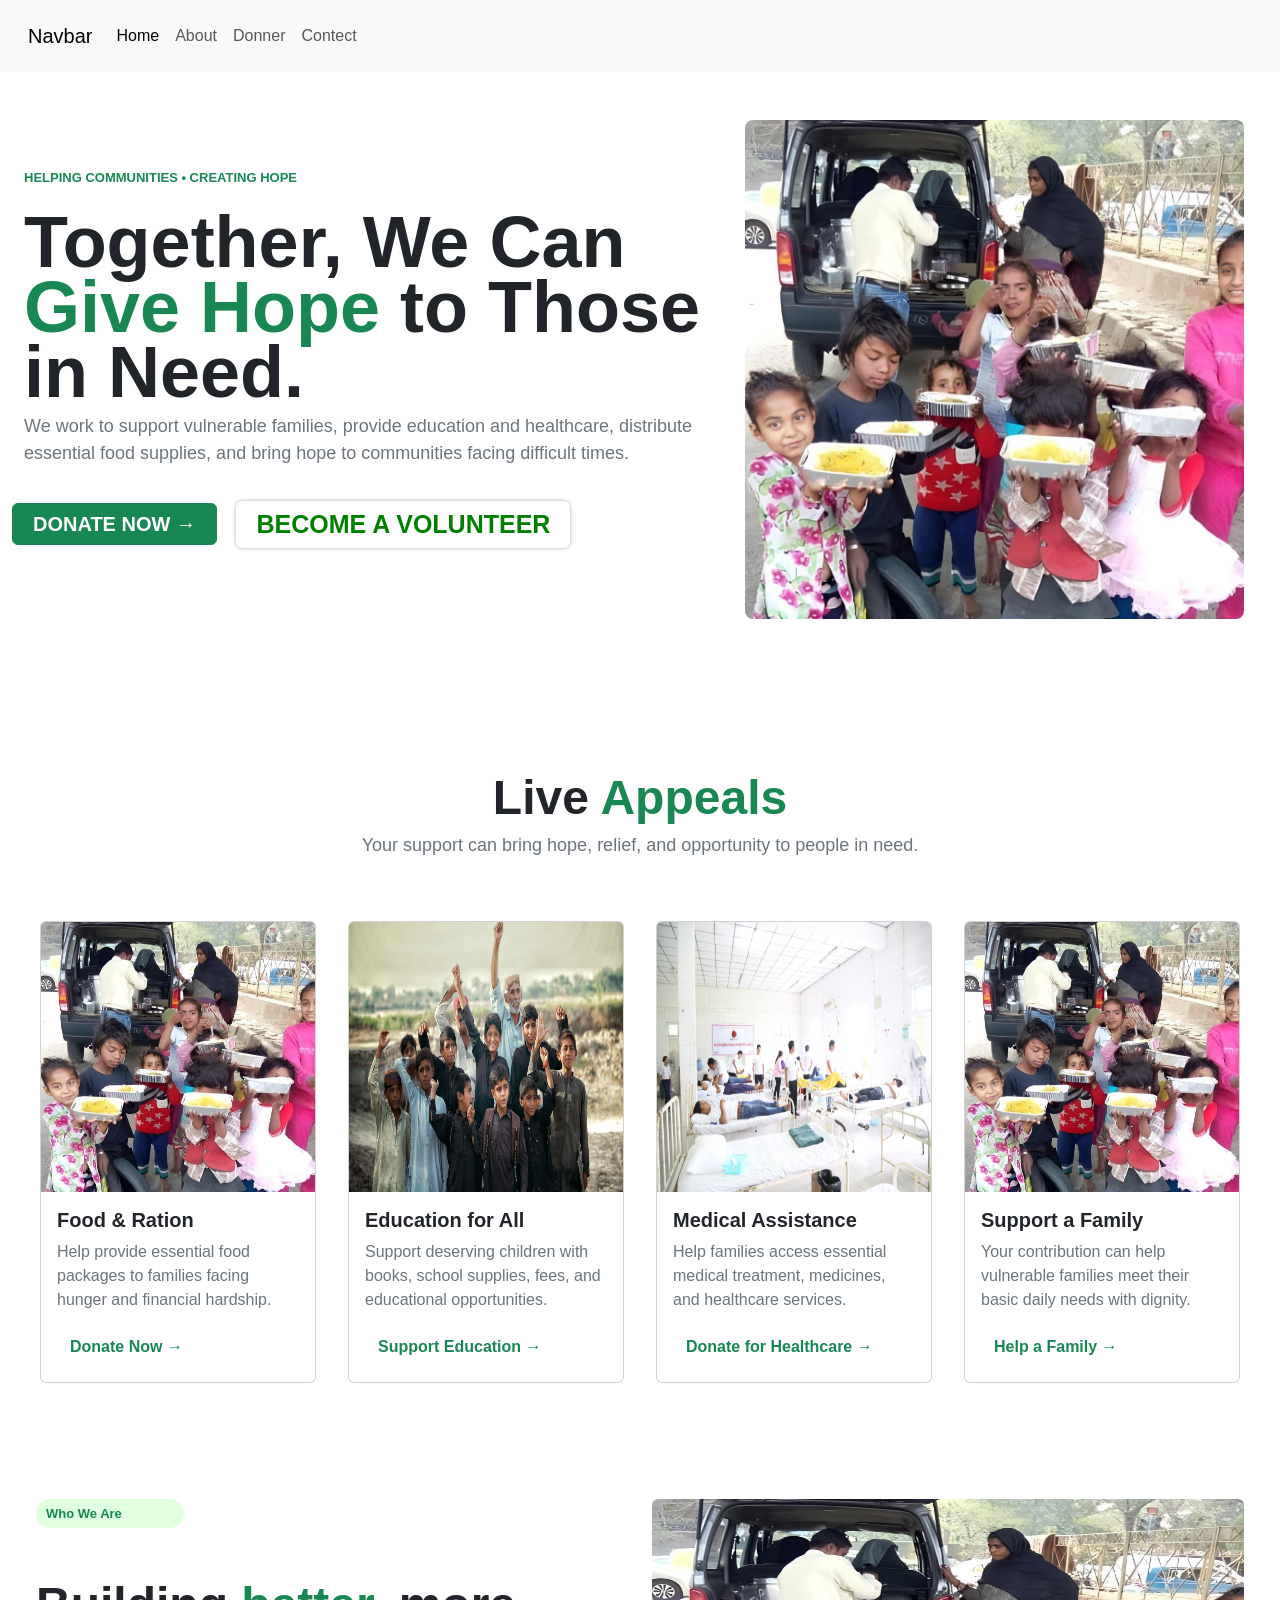
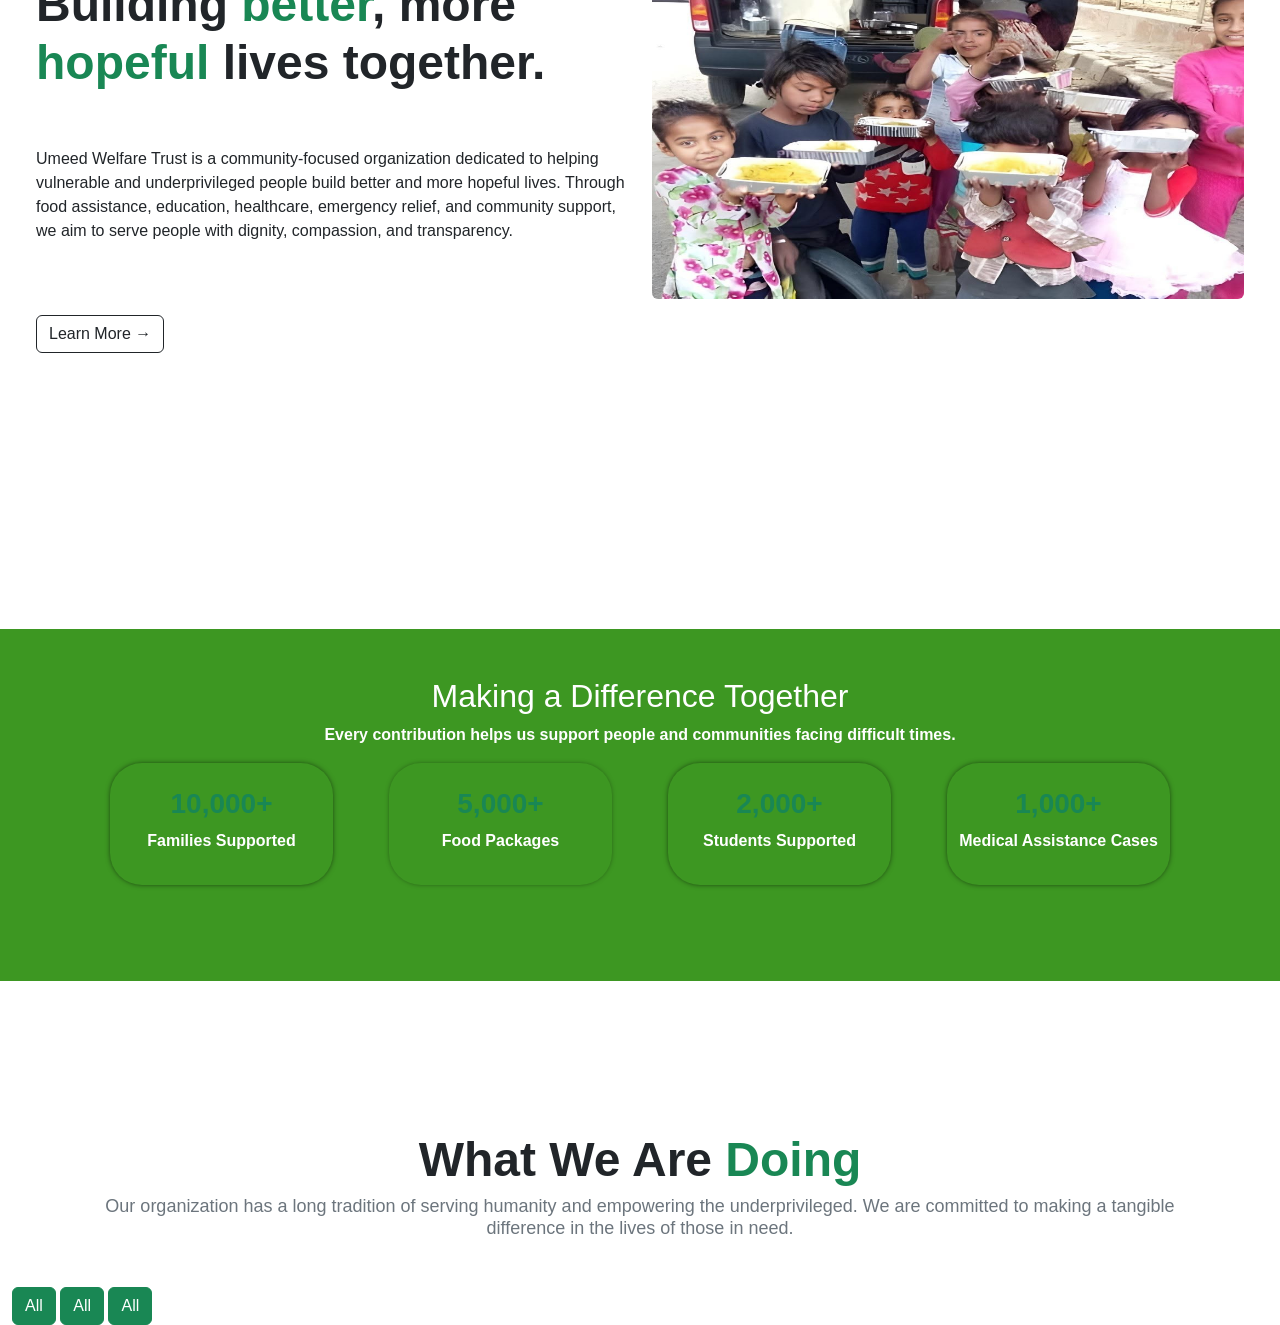
==== index.html @ 99a40e2c "add my task" ====
<!DOCTYPE html>
<html lang="en">

<head>
  <meta charset="UTF-8">
  <meta name="viewport" content="width=device-width, initial-scale=1.0">
  <title>Document</title>
  <link rel="stylesheet" href="https://cdn.jsdelivr.net/npm/bootstrap@5.3.8/dist/css/bootstrap.min.css">
  <link rel="stylesheet" href="index.css">
  <style>
    * {
      font-family: 'Poppins', sans-serif;
    }

    #BECOME:hover {
      background-color: rgb(241, 239, 239);
    }

    #DONATE:hover,
    #BECOME:hover,
    #Families:hover {
      transform: scale(1.05);
    }

    #Families {
      transition: 0.5s;
    }
  </style>

<body>

  <nav class="navbar navbar-expand-lg bg-body-tertiary p-3 fixed-top">
    <div class="container-fluid">
      <a class="navbar-brand" href="#">Navbar</a>
      <button class="navbar-toggler" type="button" data-bs-toggle="collapse" data-bs-target="#navbarNavDropdown"
        aria-controls="navbarNavDropdown" aria-expanded="false" aria-label="Toggle navigation">
        <span class="navbar-toggler-icon"></span>
      </button>
      <div class="collapse navbar-collapse" id="navbarNavDropdown">
        <ul class="navbar-nav">
          <li class="nav-item">
            <a class="nav-link active" aria-current="page" href="#">Home</a>
          </li>
          <li class="nav-item">
            <a class="nav-link" href="#">About</a>
          </li>
          <li class="nav-item">
            <a class="nav-link" href="#">Donner</a>
          </li>
          <li class="nav-item">
            <a class="nav-link" href="#">Contect</a>
          </li>
          <!-- <li class="nav-item dropdown">
            <a class="nav-link dropdown-toggle" href="#" role="button" data-bs-toggle="dropdown" aria-expanded="false">
              Dropdown link
            </a>
            <ul class="dropdown-menu">
              <li><a class="dropdown-item" href="#">Action</a></li>
              <li><a class="dropdown-item" href="#">Another action</a></li>
              <li><a class="dropdown-item" href="#">Something else here</a></li>
            </ul>
          </li> -->
        </ul>
      </div>
    </div>
  </nav>

  <!-- main title section -->


  <div class="container-fluid row" style="margin-top: 120px;">
    <div class="container col-12 col-md-7 order-1 order-md-0 mt-5">
      <p class="container fw-bold text-success" style="font-size: 13px; ">HELPING COMMUNITIES • CREATING HOPE</p>
      <h1 class="container fw-bold" style="font-size: 72px; margin-top: 22px; line-height: 65px;">Together, We Can <span
          class="text-success">Give Hope</span> to Those in Need.</h1>
      <p class="container text-secondary" style="font-size: 18px; margin-bottom: 34px;">We work to support vulnerable
        families, provide education and healthcare, distribute essential food supplies, and bring hope to communities
        facing difficult times.</p>
      <button id="DONATE" class="btn btn-success text-white fw-bold" style="padding: 5px 20px; font-size: 20px;">DONATE
        NOW →</button>
      <button id="BECOME" class="btn btn-outline-secondary fw-bold"
        style="color:green; font-size: 25px; margin-left: 15px; box-shadow: 0px 0px 5px -1px gray; border: none; padding: 5px 20px;">BECOME
        A VOLUNTEER</button>
    </div>
    <div class="col-12 col-md-5 order-0 order-md-1"><img src="./images/orphanage-donation.jpg" alt=""
        class="w-100 h-100 rounded-3"></div>
  </div>

  <div class="container-fluid">
    <div class="container text-center" style="margin-top: 150px;">
      <div class="h2 mt-5 fw-bold" style="font-size: 48px;">Live <span class="text-success">Appeals</span></div>
      <div class="h3 mt-2 mb-5 text-secondary" style="font-size: 18px;">Your support can bring hope, relief, and
        opportunity to people in need.</div>
    </div>
    <div class="container-fluid" style="display: flex; justify-content: space-between;">
      <div class="card m-3" style="width: 18rem;">
        <img src="images/orphanage-donation.jpg" class="card-img-top" style="height: 30vh;" alt="...">
        <div class="card-body">
          <h5 class="card-title fw-bold">Food & Ration</h5>
          <p class="card-text text-secondary">Help provide essential food packages to families facing hunger and
            financial hardship.</p>
          <a href="#" class="btn text-success fw-bold">Donate Now →</a>
        </div>
      </div>
      <div class="card m-3" style="width: 18rem;">
        <img src="images/pexels-themeditators-12150324.jpg" class="card-img-top" style="height: 30vh;" alt="...">
        <div class="card-body">
          <h5 class="card-title fw-bold">Education for All</h5>
          <p class="card-text text-secondary">Support deserving children with books, school supplies, fees, and
            educational opportunities.</p>
          <a href="#" class="btn text-success fw-bold">Support Education →</a>
        </div>
      </div>
      <div class="card m-3" style="width: 18rem;">
        <img src="images/pinterest-587227238885269712.jpg" class="card-img-top" style="height: 30vh;" alt="...">
        <div class="card-body">
          <h5 class="card-title fw-bold">Medical Assistance</h5>
          <p class="card-text text-secondary">Help families access essential medical treatment, medicines, and
            healthcare services.</p>
          <a href="#" class="btn text-success fw-bold">Donate for Healthcare →</a>
        </div>
      </div>
      <div class="card m-3" style="width: 18rem;">
        <img src="images/orphanage-donation.jpg" class="card-img-top" style="height: 30vh;" alt="...">
        <div class="card-body">
          <h5 class="card-title fw-bold">Support a Family</h5>
          <p class="card-text text-secondary">Your contribution can help vulnerable families meet their basic daily
            needs with dignity.</p>
          <a href="#" class="btn text-success fw-bold">Help a Family →</a>
        </div>
      </div>
    </div>
  </div>
  <div class="container-fluid" style="margin-top: 100px;">
    <div class="container-fluid d-flex">
      <div class="container" style="height: 70vh;">
        <div class="p mb-5 fw-bold text-success w-25 rounded-5"
          style="font-size: 13px; background-color: rgb(216, 255, 216, 0.8); padding: 5px 10px 5px ;">Who We Are</div>
        <div class="h2 pb-5 fw-bold " style="font-size: 48px;">Building <span class="text-success">better</span>, more
          <span class="text-success">hopeful</span> lives together.
        </div>
        <div class="p pb-5 ">
          Umeed Welfare Trust is a community-focused organization dedicated to helping vulnerable and underprivileged
          people build better and more hopeful lives. Through food assistance, education, healthcare, emergency relief,
          and community support, we aim to serve people with dignity, compassion, and transparency.
        </div>
        <button type="button" class="btn btn-outline-dark mt-4">Learn More → </button>
      </div>
      <div class="container">
        <img src="images/orphanage-donation.jpg" width="100%" height="400vh" class="rounded" alt="Cinque Terre">
      </div>
    </div>
  </div>
  <div class="container-fluid text-center pt-5 pb-5 text-white fw-bold" style="margin-top: 100px; background-color: #3d9722;">
    <h2>
      Making a Difference Together
    </h2>
    <p>Every contribution helps us support people and communities facing difficult times.</p>


    <!-- Making a Difference Together -->
    <div class="container d-flex mb-5 text-center" style="">
      <div id="Families" class="container pt-4 pb-3 rounded-5" style="box-shadow: 0px 0px 6px -2px black; width: 20%">
        <h3 class=" fw-bold text-success">10,000+</h3>
        <p>Families Supported</p>
      </div>
      <div id="Families" class="container pt-4 pb-3 rounded-5" style="box-shadow: 0px 0px 6px -3px black;  width: 20%">
        <h3 class=" fw-bold text-success">5,000+
        </h3>
        <p>Food Packages</p>
      </div>
      <div id="Families" class="container pt-4 pb-3 rounded-5" style="box-shadow: 0px 0px 6px -2px black; width: 20%">
        <h3 class=" fw-bold text-success">2,000+
        </h3>
        <p>Students Supported</p>
      </div>
      <div id="Families" class="container pt-4 pb-3 rounded-5" style="box-shadow: 0px 0px 6px -2px black; width: 20%">
        <h3 class=" fw-bold text-success">1,000+</h3>
        <p>Medical Assistance Cases</p>
      </div>
    </div>
  </div>
    <div class="container-fluid">
      <div class="container text-center" style="margin-top: 150px;">
      <div class="h2 mt-5 fw-bold" style="font-size: 48px;">What We Are  <span class="text-success">Doing</span></div>
      <div class="h3 mt-2 mb-5 text-secondary" style="font-size: 18px;">
        <p>Our organization has a long tradition of serving humanity and empowering the underprivileged. We are committed to making a tangible difference in the lives of those in need.</p>
      </div>
    </div>
    <div class="btn btn-success">All</div>
    <div class="btn btn-success">All</div>
    <div class="btn btn-success">All</div>
    </div>
  <script src="	https://cdn.jsdelivr.net/npm/bootstrap@5.3.8/dist/js/bootstrap.bundle.min.js"></script>
</body>

</html>
<!-- 
home 
about 
contect 
donner  
-->
---- index.css ----
#main-heading{
    background-image: url("images/b691fcc2-6f62-4d2c-a26e-bef675ed5882\ -\ Copy.jpeg");
    background-repeat: no-repeat;
    background-size: cover;
}
.head-five{
    color: blue;
}
.card image{
    height: 10px;
}
.carousel-inner img{
    height: 80vh;
}
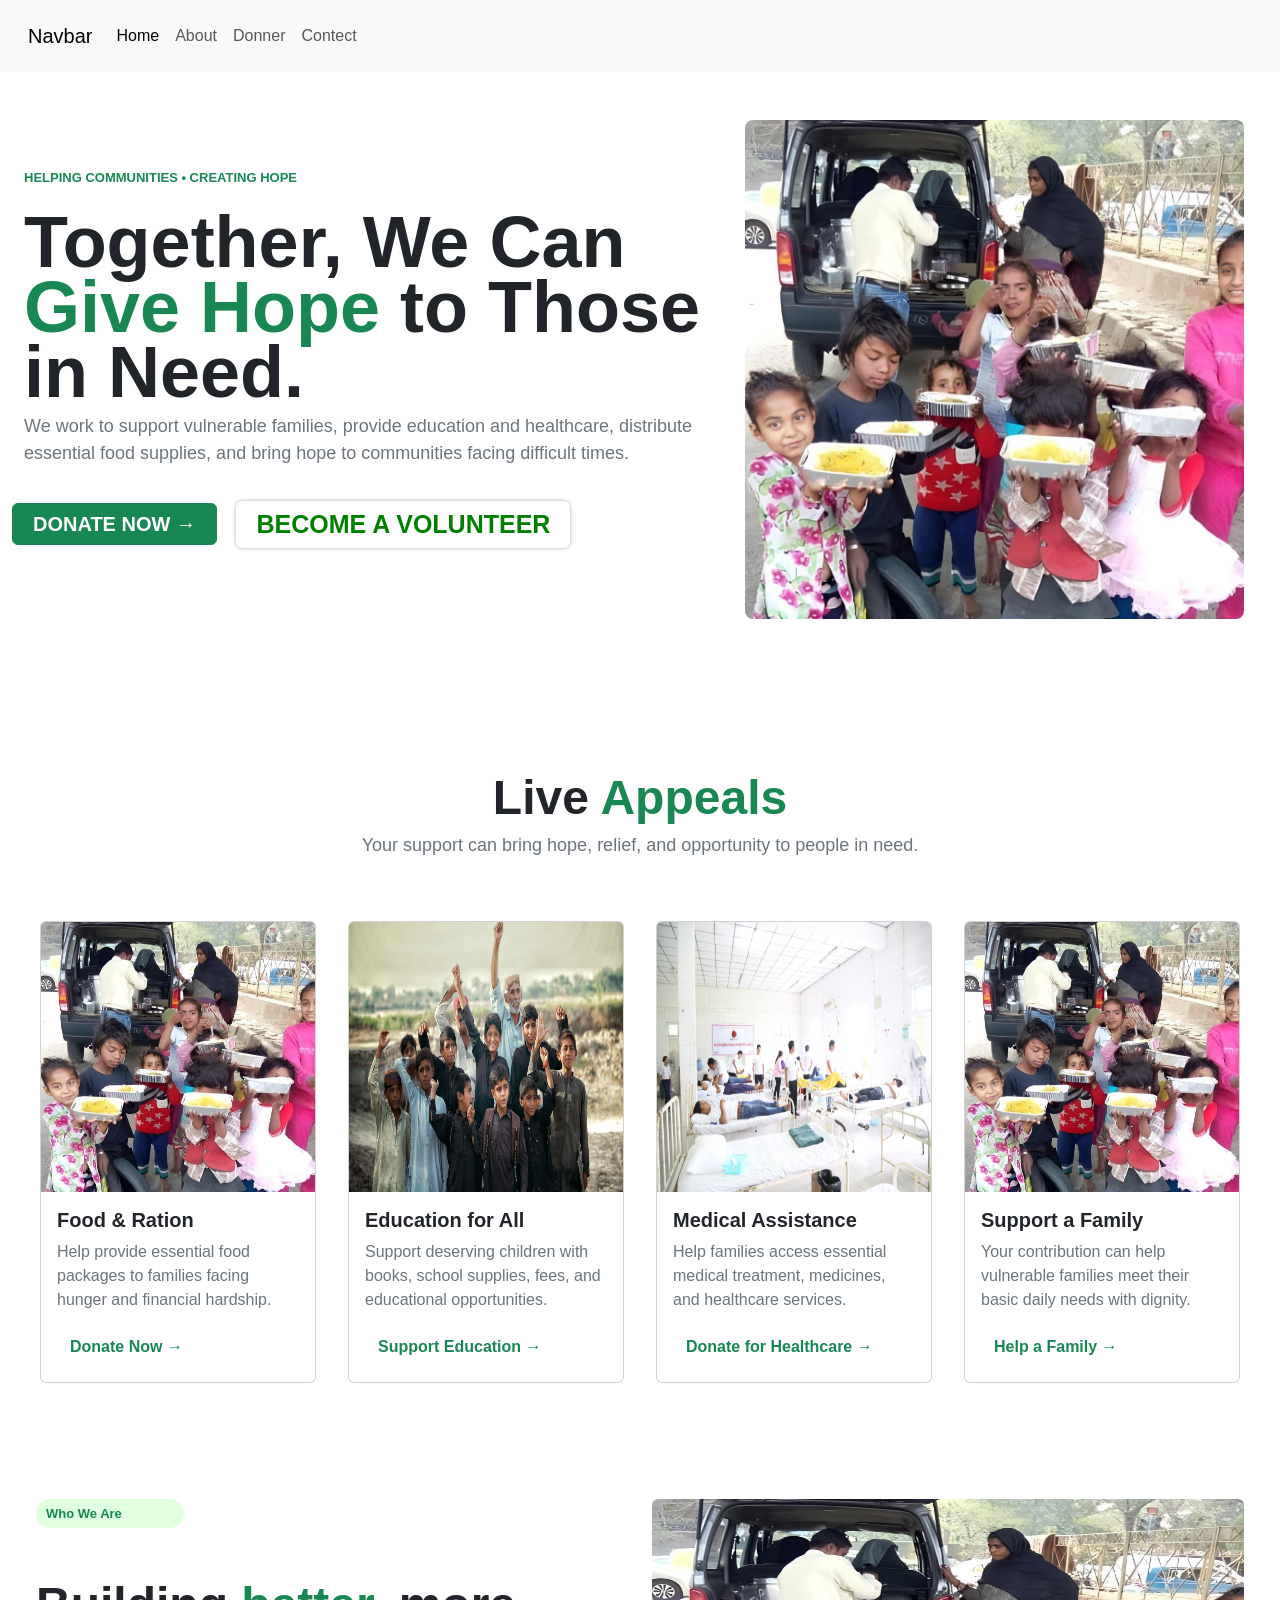
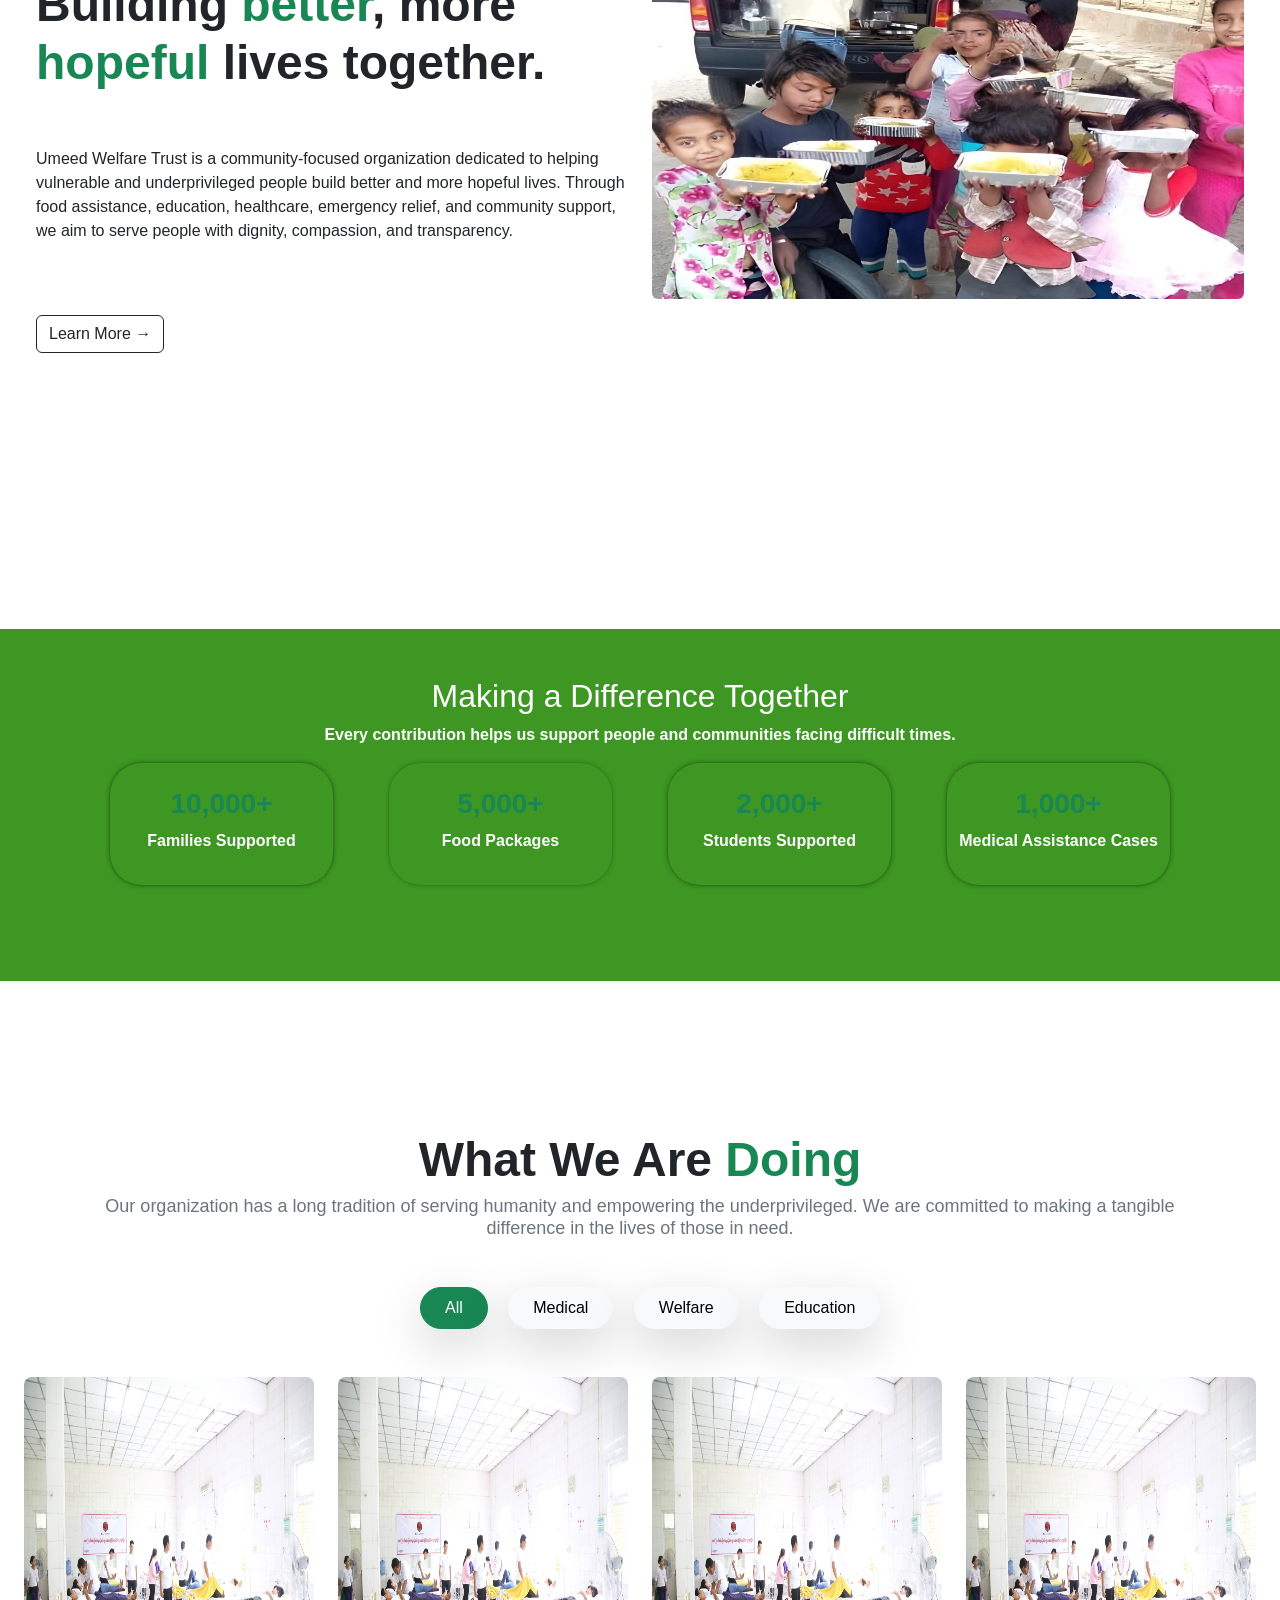
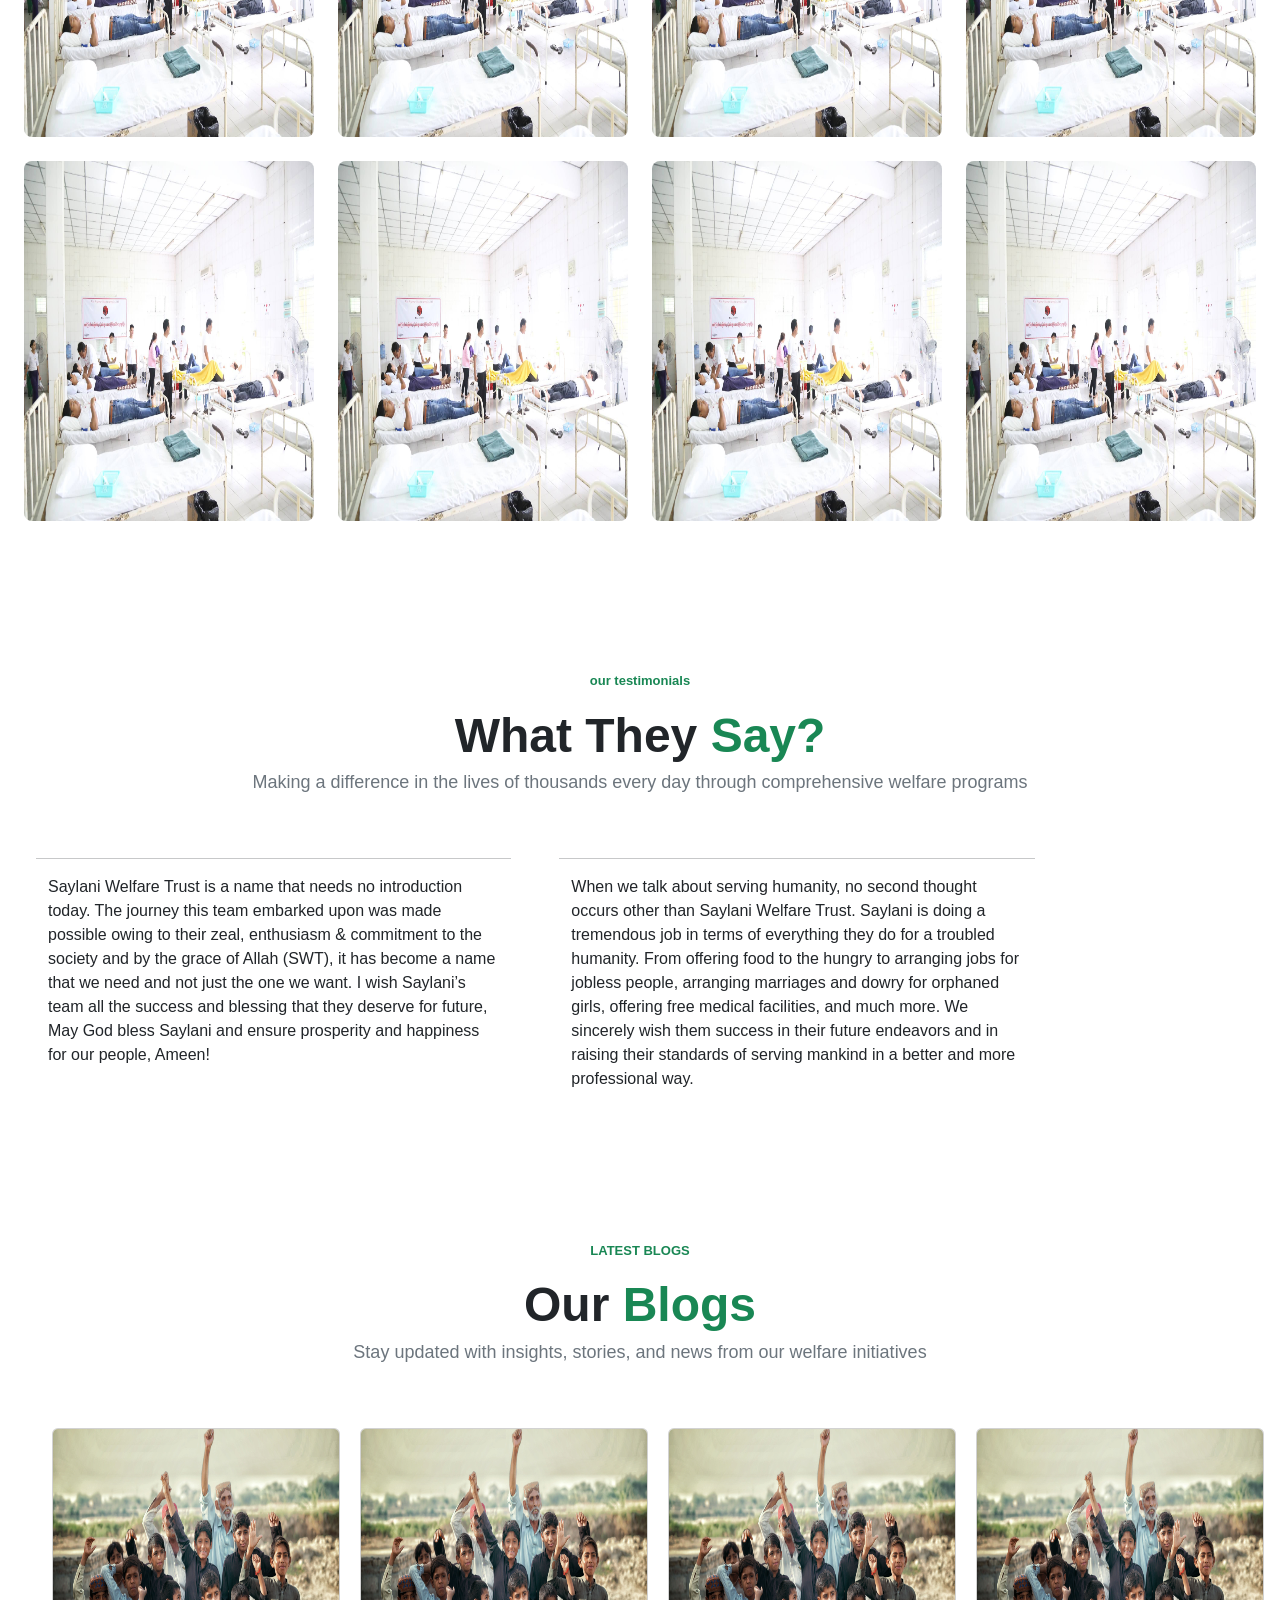
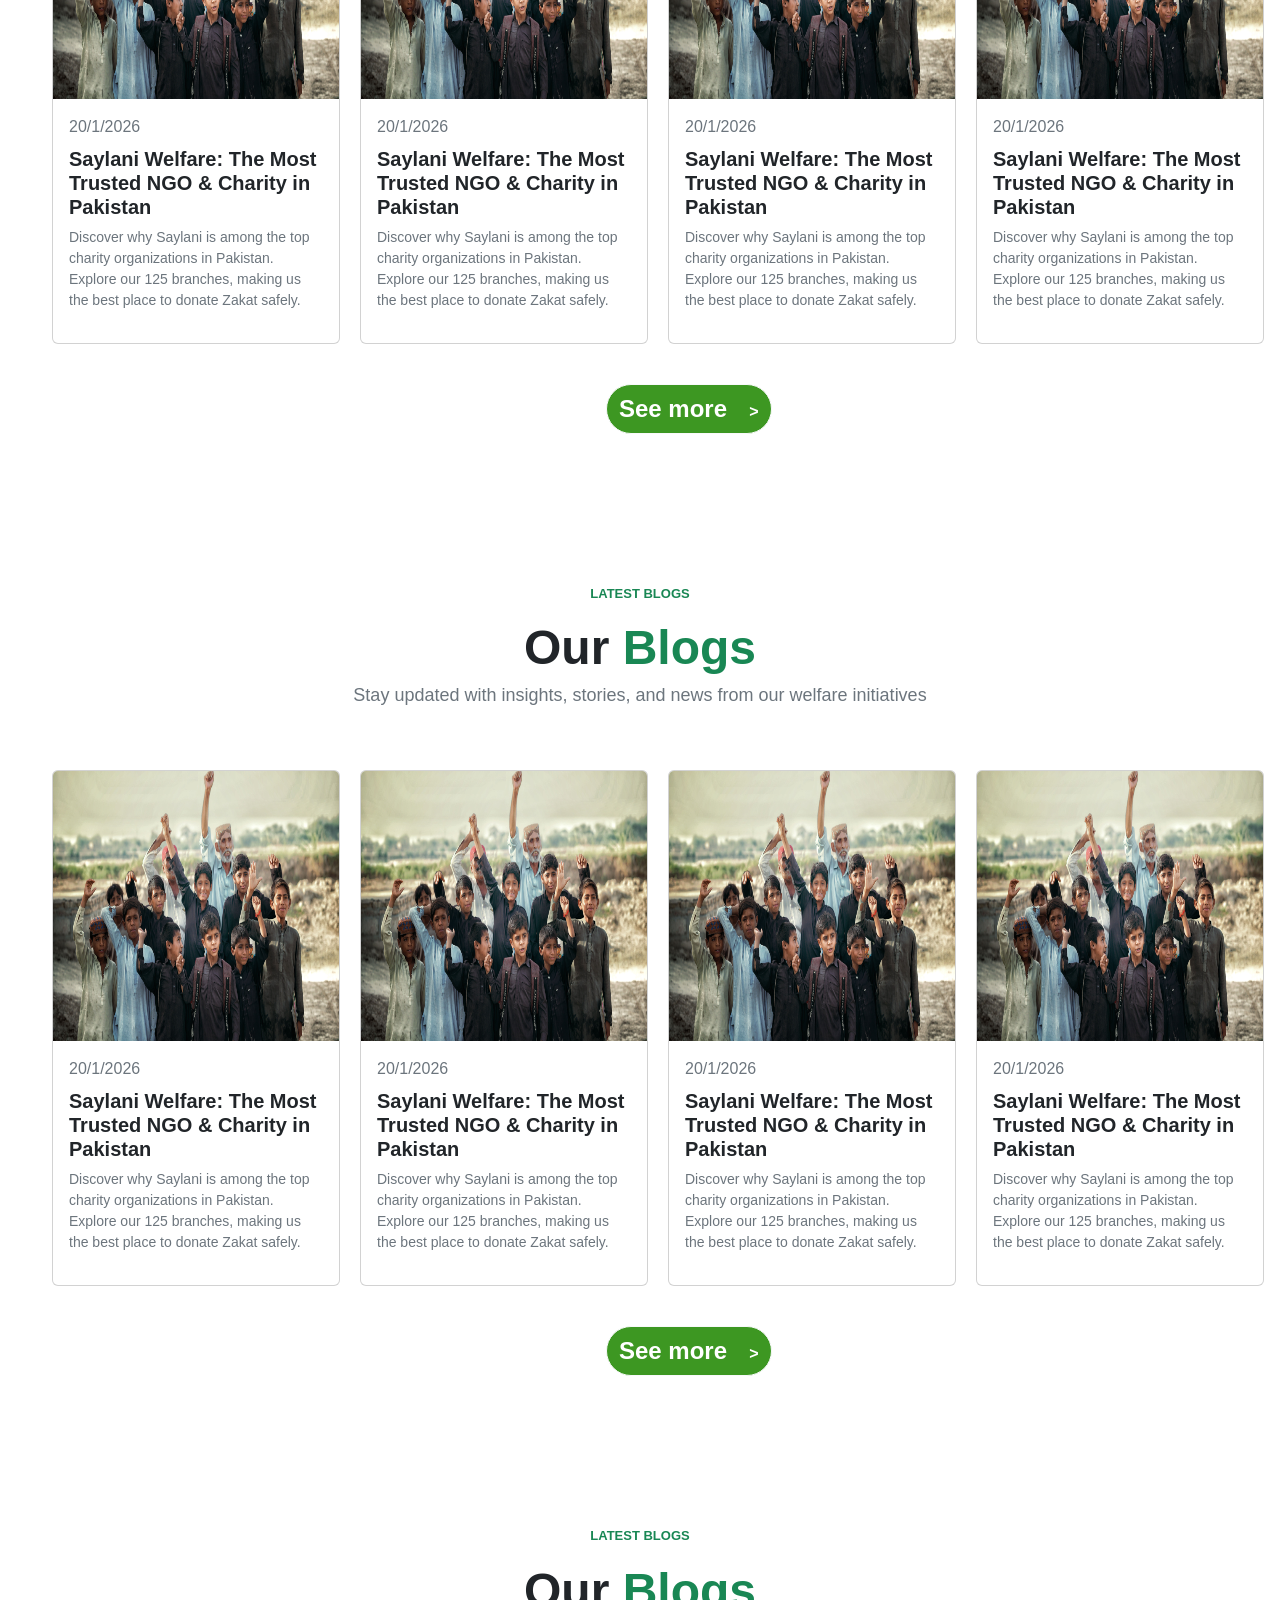
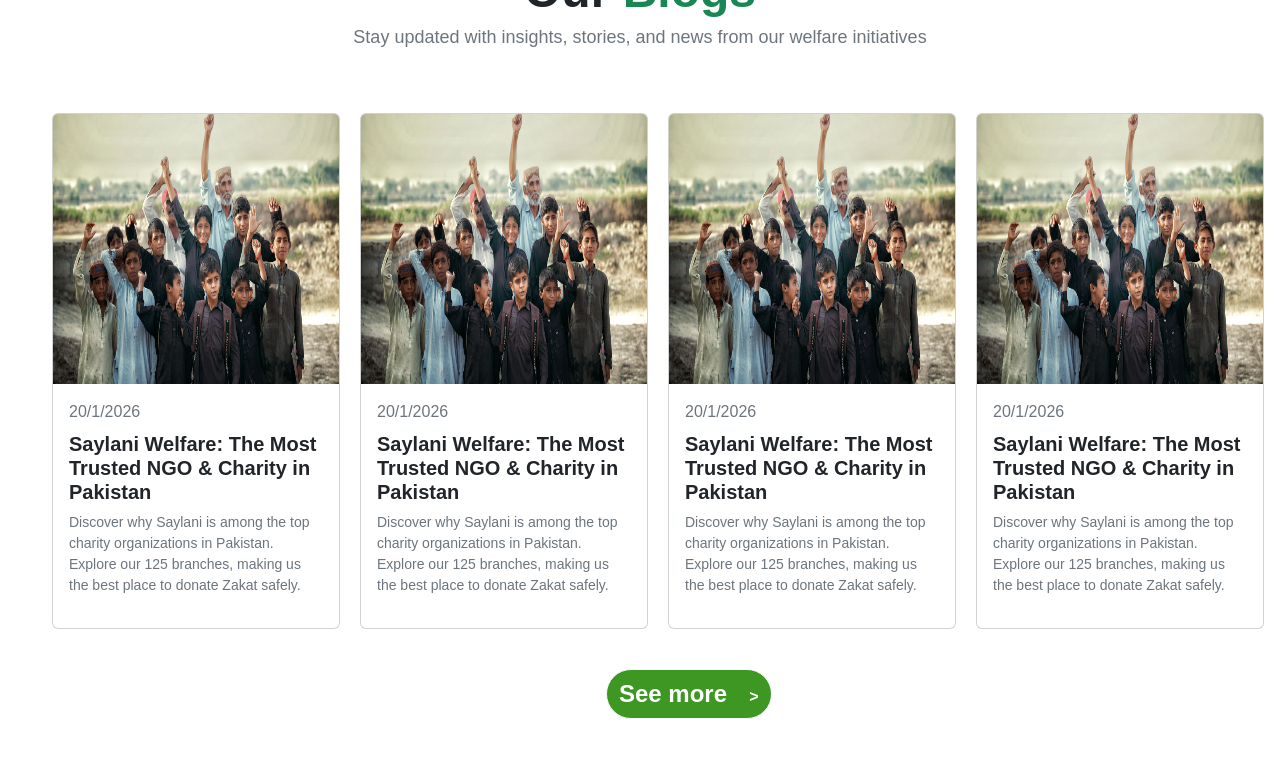
==== commit 136f5dad: "add my task" ====
--- a/index.html
+++ b/index.html
@@ -24,6 +24,12 @@
 
     #Families {
       transition: 0.5s;
+    }
+    #doing{
+      padding-left: 350px;
+    }
+    #wwad{
+      height: 40vh;
     }
   </style>
 
@@ -159,7 +165,7 @@
 
 
     <!-- Making a Difference Together -->
-    <div class="container d-flex mb-5 text-center" style="">
+    <div class="container d-flex mb-5 text-center">
       <div id="Families" class="container pt-4 pb-3 rounded-5" style="box-shadow: 0px 0px 6px -2px black; width: 20%">
         <h3 class=" fw-bold text-success">10,000+</h3>
         <p>Families Supported</p>
@@ -187,9 +193,255 @@
         <p>Our organization has a long tradition of serving humanity and empowering the underprivileged. We are committed to making a tangible difference in the lives of those in need.</p>
       </div>
     </div>
-    <div class="btn btn-success">All</div>
-    <div class="btn btn-success">All</div>
-    <div class="btn btn-success">All</div>
+    <div class="container" id="doing">
+      <div class="btn btn-success me-3 ps-4 pe-4 pb-2 pt-2 rounded-5 shadow-lg">All</div>
+    <div class="btn btn-light me-3 ps-4 pe-4 pb-2 pt-2 rounded-5 shadow-lg">Medical</div>
+    <div class="btn btn-light me-3 ps-4 pe-4 pb-2 pt-2 rounded-5 shadow-lg">Welfare</div>
+    <div class="btn btn-light me-3 ps-4 pe-4 pb-2 pt-2 rounded-5 shadow-lg">Education</div>
+    </div>
+    <div class="container-fluid mt-5 mb-5">
+      
+      <div class="row" id="wwad">
+        <div class="col-lg-3 col-md-4 mb-4">
+          <img src="images/pinterest-587227238885269712.jpg" class="card-img-top rounded-3" style="height: 40vh;" alt="...">
+        </div>
+        <div class="col-lg-3 col-md-4 mb-4">
+          <img src="images/pinterest-587227238885269712.jpg" class="card-img-top rounded-3" style="height: 40vh;" alt="...">
+        </div>
+        <div class="col-lg-3 col-md-4 mb-4">
+          <img src="images/pinterest-587227238885269712.jpg" class="card-img-top  rounded-3" style="height: 40vh;" alt="...">
+        </div>
+        <div class="col-lg-3 col-md-4 mb-4">
+          <img src="images/pinterest-587227238885269712.jpg" class="card-img-top rounded-3" style="height: 40vh;" alt="...">
+        </div>
+      </div>
+      <div class="row mt-4" id="wwad">
+        <div class="col-lg-3 col-md-4 mb-4">
+          <img src="images/pinterest-587227238885269712.jpg" class="card-img-top rounded-3" style="height: 40vh;" alt="...">
+        </div>
+        <div class="col-lg-3 col-md-4 mb-4">
+          <img src="images/pinterest-587227238885269712.jpg" class="card-img-top rounded-3" style="height: 40vh;" alt="...">
+        </div>
+        <div class="col-lg-3 col-md-4 mb-4">
+          <img src="images/pinterest-587227238885269712.jpg" class="card-img-top  rounded-3" style="height: 40vh;" alt="...">
+        </div>
+        <div class="col-lg-3 col-md-4 mb-4">
+          <img src="images/pinterest-587227238885269712.jpg" class="card-img-top rounded-3" style="height: 40vh;" alt="...">
+        </div>
+      </div>
+    </div>
+    </div>
+
+    <div class="container-fluid">
+      <div class="container text-center" style="margin-top: 150px;">
+        <p class="container fw-bold text-success" style="font-size: 13px; ">our testimonials</p>
+      <div class="h2 mt-3 fw-bold" style="font-size: 48px;">What They <span class="text-success">Say?</span></div>
+      <div class="h3 mt-2 mb-5 text-secondary" style="font-size: 18px;">Making a difference in the lives of thousands every day through comprehensive welfare programs</div>
+    </div>
+    <div class="container-fluid">
+      <div class="row">
+        <div class="col-5">
+          <div class="container"><hr>
+            <div class="container">
+              Saylani Welfare Trust is a name that needs no introduction today. The journey this team embarked upon was made possible owing to their zeal, enthusiasm & commitment to the society and by the grace of Allah (SWT), it has become a name that we need and not just the one we want. I wish Saylani’s team all the success and blessing that they deserve for future, May God bless Saylani and ensure prosperity and happiness for our people, Ameen!
+            </div>
+          </div>
+        </div>
+        <div class="col-5">
+          <div class="container"><hr>
+          <div class="container">
+            When we talk about serving humanity, no second thought occurs other than Saylani Welfare Trust. Saylani is doing a tremendous job in terms of everything they do for a troubled humanity. From offering food to the hungry to arranging jobs for jobless people, arranging marriages and dowry for orphaned girls, offering free medical facilities, and much more. We sincerely wish them success in their future endeavors and in raising their standards of serving mankind in a better and more professional way.
+          </div>
+        </div>
+      </div>
+    </div>
+    </div>
+
+    <div class="container-fluid mb-5">
+      <div class="container text-center" style="margin-top: 150px;">
+        <p class="container fw-bold text-success" style="font-size: 13px;">LATEST BLOGS</p>
+      <div class="h2 mt-3 fw-bold" style="font-size: 48px;">Our <span class="text-success">Blogs</span></div>
+      <div class="h3 mt-2 mb-5 text-secondary" style="font-size: 18px;">Stay updated with insights, stories, and news from our welfare initiatives</div>
+    </div>
+    <div class="container-fluid">
+      <div class="row">
+        <div class="col-lg-3 col-md-4 mb-4">
+          <div class="card m-3" style="width: 18rem;">
+        <img src="images/pexels-themeditators-12150324.jpg" class="card-img-top" style="height: 30vh;" alt="...">
+        <div class="card-body">
+          <p class="card-title text-secondary">20/1/2026</p>
+          <h3 class="card-text fw-bold fs-5">Saylani Welfare: The Most Trusted NGO & Charity in Pakistan</h3>
+          <p class="text-secondary" style="font-size: 14px;">
+            Discover why Saylani is among the top charity organizations in Pakistan. Explore our 125 branches, making us the best place to donate Zakat safely.
+          </p>
+        </div>
+      </div>
+        </div>
+        <div class="col-lg-3 col-md-4 mb-4">
+          <div class="card m-3" style="width: 18rem;">
+        <img src="images/pexels-themeditators-12150324.jpg" class="card-img-top" style="height: 30vh;" alt="...">
+        <div class="card-body">
+          <p class="card-title text-secondary">20/1/2026</p>
+          <h3 class="card-text fw-bold fs-5">Saylani Welfare: The Most Trusted NGO & Charity in Pakistan</h3>
+          <p class="text-secondary" style="font-size: 14px;">
+            Discover why Saylani is among the top charity organizations in Pakistan. Explore our 125 branches, making us the best place to donate Zakat safely.
+          </p>
+        </div>
+      </div>
+        </div>
+        <div class="col-lg-3 col-md-4 mb-4">
+          <div class="card m-3" style="width: 18rem;">
+        <img src="images/pexels-themeditators-12150324.jpg" class="card-img-top" style="height: 30vh;" alt="...">
+        <div class="card-body">
+          <p class="card-title text-secondary">20/1/2026</p>
+          <h3 class="card-text fw-bold fs-5">Saylani Welfare: The Most Trusted NGO & Charity in Pakistan</h3>
+          <p class="text-secondary" style="font-size: 14px;">
+            Discover why Saylani is among the top charity organizations in Pakistan. Explore our 125 branches, making us the best place to donate Zakat safely.
+          </p>
+        </div>
+      </div>
+        </div>
+        <div class="col-lg-3 col-md-4 mb-4">
+          <div class="card m-3" style="width: 18rem;">
+        <img src="images/pexels-themeditators-12150324.jpg" class="card-img-top" style="height: 30vh;" alt="...">
+        <div class="card-body">
+          <p class="card-title text-secondary">20/1/2026</p>
+          <h3 class="card-text fw-bold fs-5">Saylani Welfare: The Most Trusted NGO & Charity in Pakistan</h3>
+          <p class="text-secondary" style="font-size: 14px;">
+            Discover why Saylani is among the top charity organizations in Pakistan. Explore our 125 branches, making us the best place to donate Zakat safely.
+          </p>
+        </div>
+      </div>
+        </div>
+      </div>
+      <div class="btn btn-light fw-bold rounded-5" style="background-color: #3d9722; color: white; margin-left: 570px;">
+        <span class="fw-bold fs-4">See more</span> &nbsp;&nbsp;&nbsp;&nbsp;>
+      </div>
+    </div>
+    </div>
+        <div class="container-fluid mb-5">
+      <div class="container text-center" style="margin-top: 150px;">
+        <p class="container fw-bold text-success" style="font-size: 13px;">LATEST BLOGS</p>
+      <div class="h2 mt-3 fw-bold" style="font-size: 48px;">Our <span class="text-success">Blogs</span></div>
+      <div class="h3 mt-2 mb-5 text-secondary" style="font-size: 18px;">Stay updated with insights, stories, and news from our welfare initiatives</div>
+    </div>
+    <div class="container-fluid">
+      <div class="row">
+        <div class="col-lg-3 col-md-4 mb-4">
+          <div class="card m-3" style="width: 18rem;">
+        <img src="images/pexels-themeditators-12150324.jpg" class="card-img-top" style="height: 30vh;" alt="...">
+        <div class="card-body">
+          <p class="card-title text-secondary">20/1/2026</p>
+          <h3 class="card-text fw-bold fs-5">Saylani Welfare: The Most Trusted NGO & Charity in Pakistan</h3>
+          <p class="text-secondary" style="font-size: 14px;">
+            Discover why Saylani is among the top charity organizations in Pakistan. Explore our 125 branches, making us the best place to donate Zakat safely.
+          </p>
+        </div>
+      </div>
+        </div>
+        <div class="col-lg-3 col-md-4 mb-4">
+          <div class="card m-3" style="width: 18rem;">
+        <img src="images/pexels-themeditators-12150324.jpg" class="card-img-top" style="height: 30vh;" alt="...">
+        <div class="card-body">
+          <p class="card-title text-secondary">20/1/2026</p>
+          <h3 class="card-text fw-bold fs-5">Saylani Welfare: The Most Trusted NGO & Charity in Pakistan</h3>
+          <p class="text-secondary" style="font-size: 14px;">
+            Discover why Saylani is among the top charity organizations in Pakistan. Explore our 125 branches, making us the best place to donate Zakat safely.
+          </p>
+        </div>
+      </div>
+        </div>
+        <div class="col-lg-3 col-md-4 mb-4">
+          <div class="card m-3" style="width: 18rem;">
+        <img src="images/pexels-themeditators-12150324.jpg" class="card-img-top" style="height: 30vh;" alt="...">
+        <div class="card-body">
+          <p class="card-title text-secondary">20/1/2026</p>
+          <h3 class="card-text fw-bold fs-5">Saylani Welfare: The Most Trusted NGO & Charity in Pakistan</h3>
+          <p class="text-secondary" style="font-size: 14px;">
+            Discover why Saylani is among the top charity organizations in Pakistan. Explore our 125 branches, making us the best place to donate Zakat safely.
+          </p>
+        </div>
+      </div>
+        </div>
+        <div class="col-lg-3 col-md-4 mb-4">
+          <div class="card m-3" style="width: 18rem;">
+        <img src="images/pexels-themeditators-12150324.jpg" class="card-img-top" style="height: 30vh;" alt="...">
+        <div class="card-body">
+          <p class="card-title text-secondary">20/1/2026</p>
+          <h3 class="card-text fw-bold fs-5">Saylani Welfare: The Most Trusted NGO & Charity in Pakistan</h3>
+          <p class="text-secondary" style="font-size: 14px;">
+            Discover why Saylani is among the top charity organizations in Pakistan. Explore our 125 branches, making us the best place to donate Zakat safely.
+          </p>
+        </div>
+      </div>
+        </div>
+      </div>
+      <div class="btn btn-light fw-bold rounded-5" style="background-color: #3d9722; color: white; margin-left: 570px;">
+        <span class="fw-bold fs-4">See more</span> &nbsp;&nbsp;&nbsp;&nbsp;>
+      </div>
+    </div>
+    </div>
+        <div class="container-fluid mb-5">
+      <div class="container text-center" style="margin-top: 150px;">
+        <p class="container fw-bold text-success" style="font-size: 13px;">LATEST BLOGS</p>
+      <div class="h2 mt-3 fw-bold" style="font-size: 48px;">Our <span class="text-success">Blogs</span></div>
+      <div class="h3 mt-2 mb-5 text-secondary" style="font-size: 18px;">Stay updated with insights, stories, and news from our welfare initiatives</div>
+    </div>
+    <div class="container-fluid">
+      <div class="row">
+        <div class="col-lg-3 col-md-4 mb-4">
+          <div class="card m-3" style="width: 18rem;">
+        <img src="images/pexels-themeditators-12150324.jpg" class="card-img-top" style="height: 30vh;" alt="...">
+        <div class="card-body">
+          <p class="card-title text-secondary">20/1/2026</p>
+          <h3 class="card-text fw-bold fs-5">Saylani Welfare: The Most Trusted NGO & Charity in Pakistan</h3>
+          <p class="text-secondary" style="font-size: 14px;">
+            Discover why Saylani is among the top charity organizations in Pakistan. Explore our 125 branches, making us the best place to donate Zakat safely.
+          </p>
+        </div>
+      </div>
+        </div>
+        <div class="col-lg-3 col-md-4 mb-4">
+          <div class="card m-3" style="width: 18rem;">
+        <img src="images/pexels-themeditators-12150324.jpg" class="card-img-top" style="height: 30vh;" alt="...">
+        <div class="card-body">
+          <p class="card-title text-secondary">20/1/2026</p>
+          <h3 class="card-text fw-bold fs-5">Saylani Welfare: The Most Trusted NGO & Charity in Pakistan</h3>
+          <p class="text-secondary" style="font-size: 14px;">
+            Discover why Saylani is among the top charity organizations in Pakistan. Explore our 125 branches, making us the best place to donate Zakat safely.
+          </p>
+        </div>
+      </div>
+        </div>
+        <div class="col-lg-3 col-md-4 mb-4">
+          <div class="card m-3" style="width: 18rem;">
+        <img src="images/pexels-themeditators-12150324.jpg" class="card-img-top" style="height: 30vh;" alt="...">
+        <div class="card-body">
+          <p class="card-title text-secondary">20/1/2026</p>
+          <h3 class="card-text fw-bold fs-5">Saylani Welfare: The Most Trusted NGO & Charity in Pakistan</h3>
+          <p class="text-secondary" style="font-size: 14px;">
+            Discover why Saylani is among the top charity organizations in Pakistan. Explore our 125 branches, making us the best place to donate Zakat safely.
+          </p>
+        </div>
+      </div>
+        </div>
+        <div class="col-lg-3 col-md-4 mb-4">
+          <div class="card m-3" style="width: 18rem;">
+        <img src="images/pexels-themeditators-12150324.jpg" class="card-img-top" style="height: 30vh;" alt="...">
+        <div class="card-body">
+          <p class="card-title text-secondary">20/1/2026</p>
+          <h3 class="card-text fw-bold fs-5">Saylani Welfare: The Most Trusted NGO & Charity in Pakistan</h3>
+          <p class="text-secondary" style="font-size: 14px;">
+            Discover why Saylani is among the top charity organizations in Pakistan. Explore our 125 branches, making us the best place to donate Zakat safely.
+          </p>
+        </div>
+      </div>
+        </div>
+      </div>
+      <div class="btn btn-light fw-bold rounded-5" style="background-color: #3d9722; color: white; margin-left: 570px;">
+        <span class="fw-bold fs-4">See more</span> &nbsp;&nbsp;&nbsp;&nbsp;>
+      </div>
+    </div>
     </div>
   <script src="	https://cdn.jsdelivr.net/npm/bootstrap@5.3.8/dist/js/bootstrap.bundle.min.js"></script>
 </body>
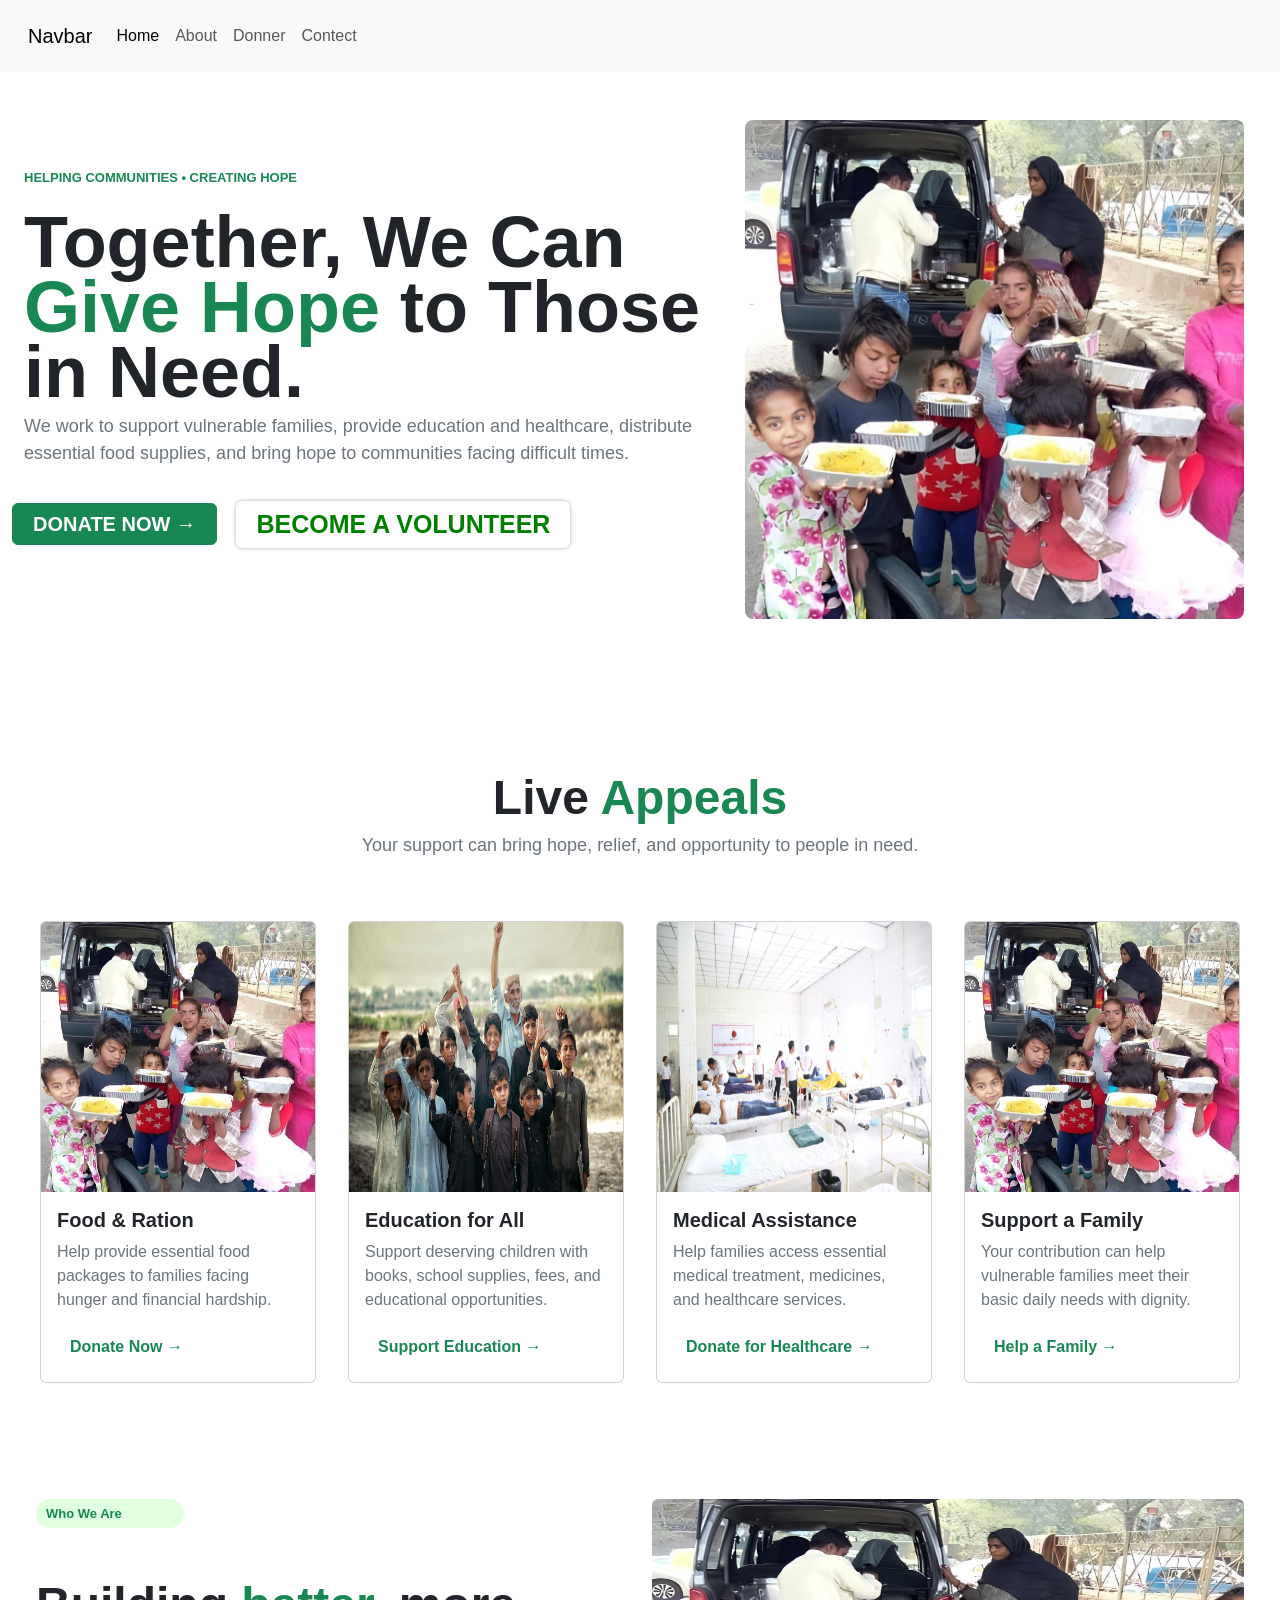
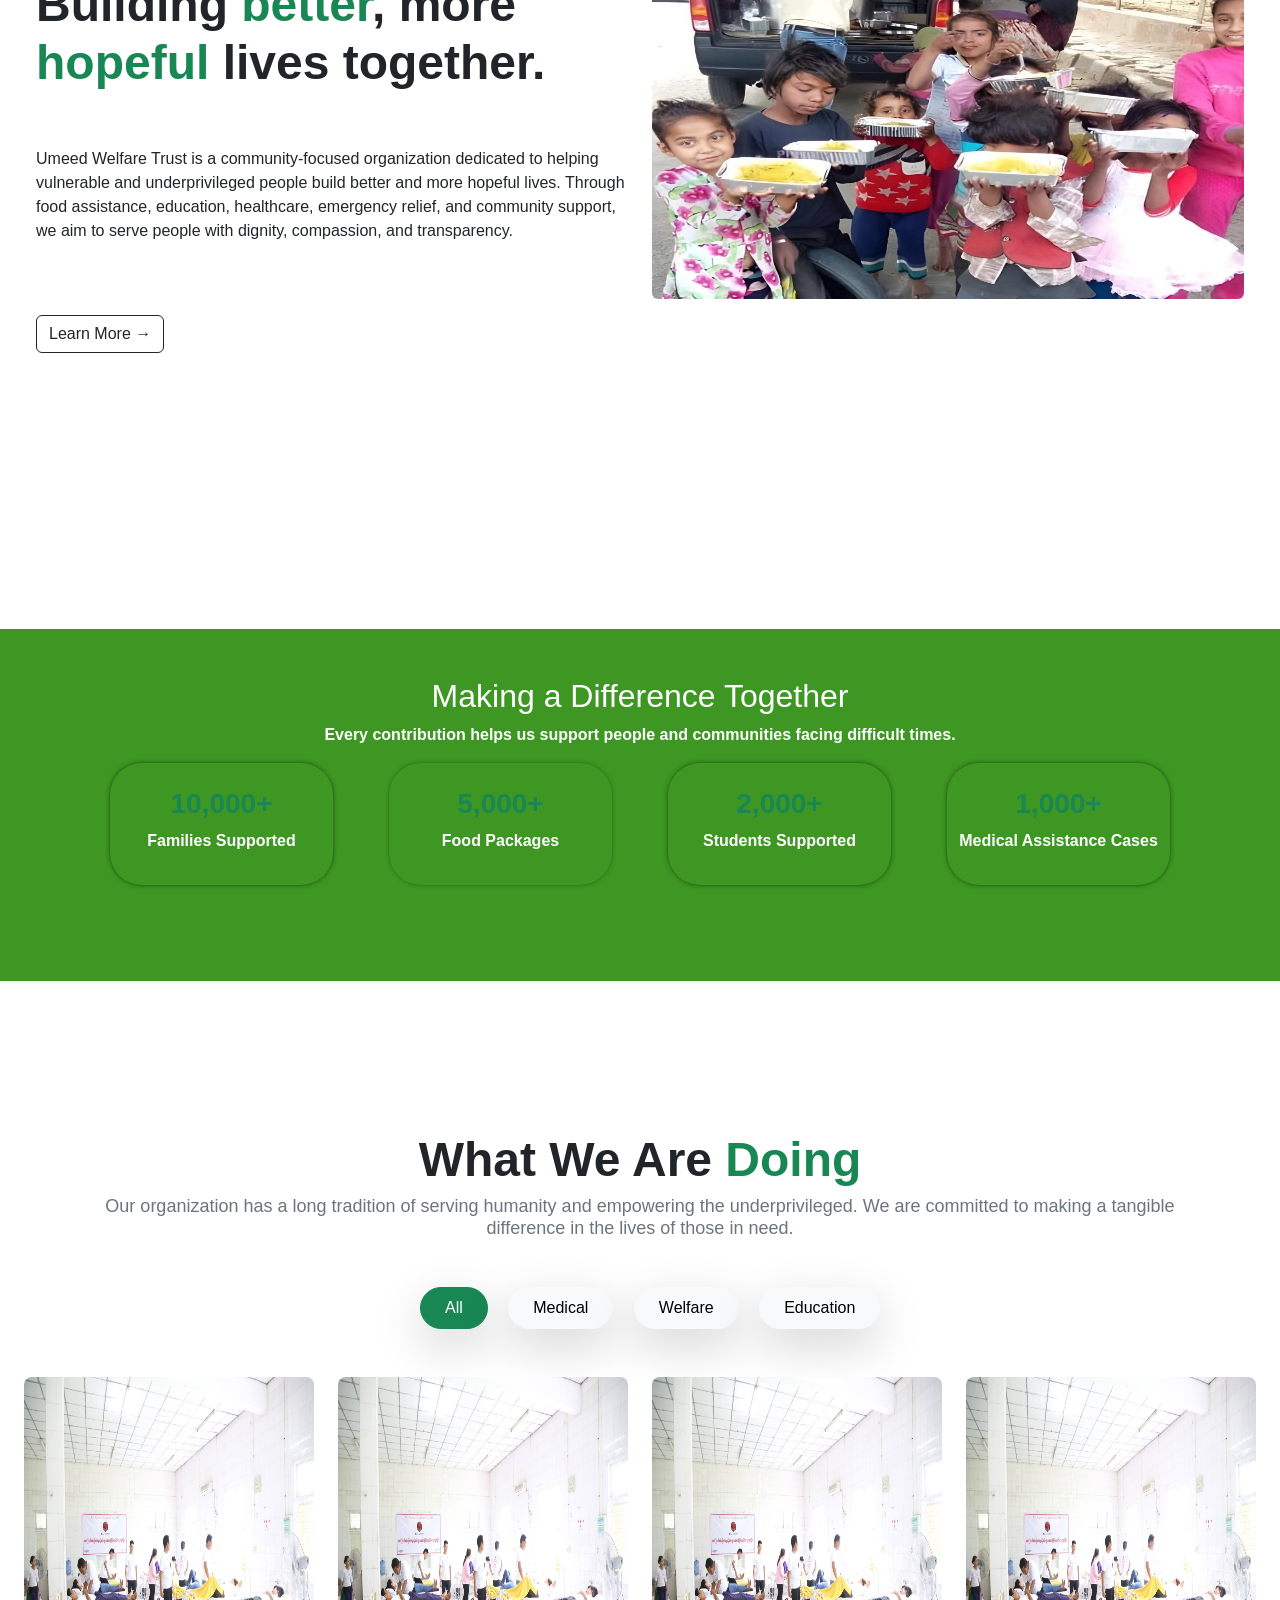
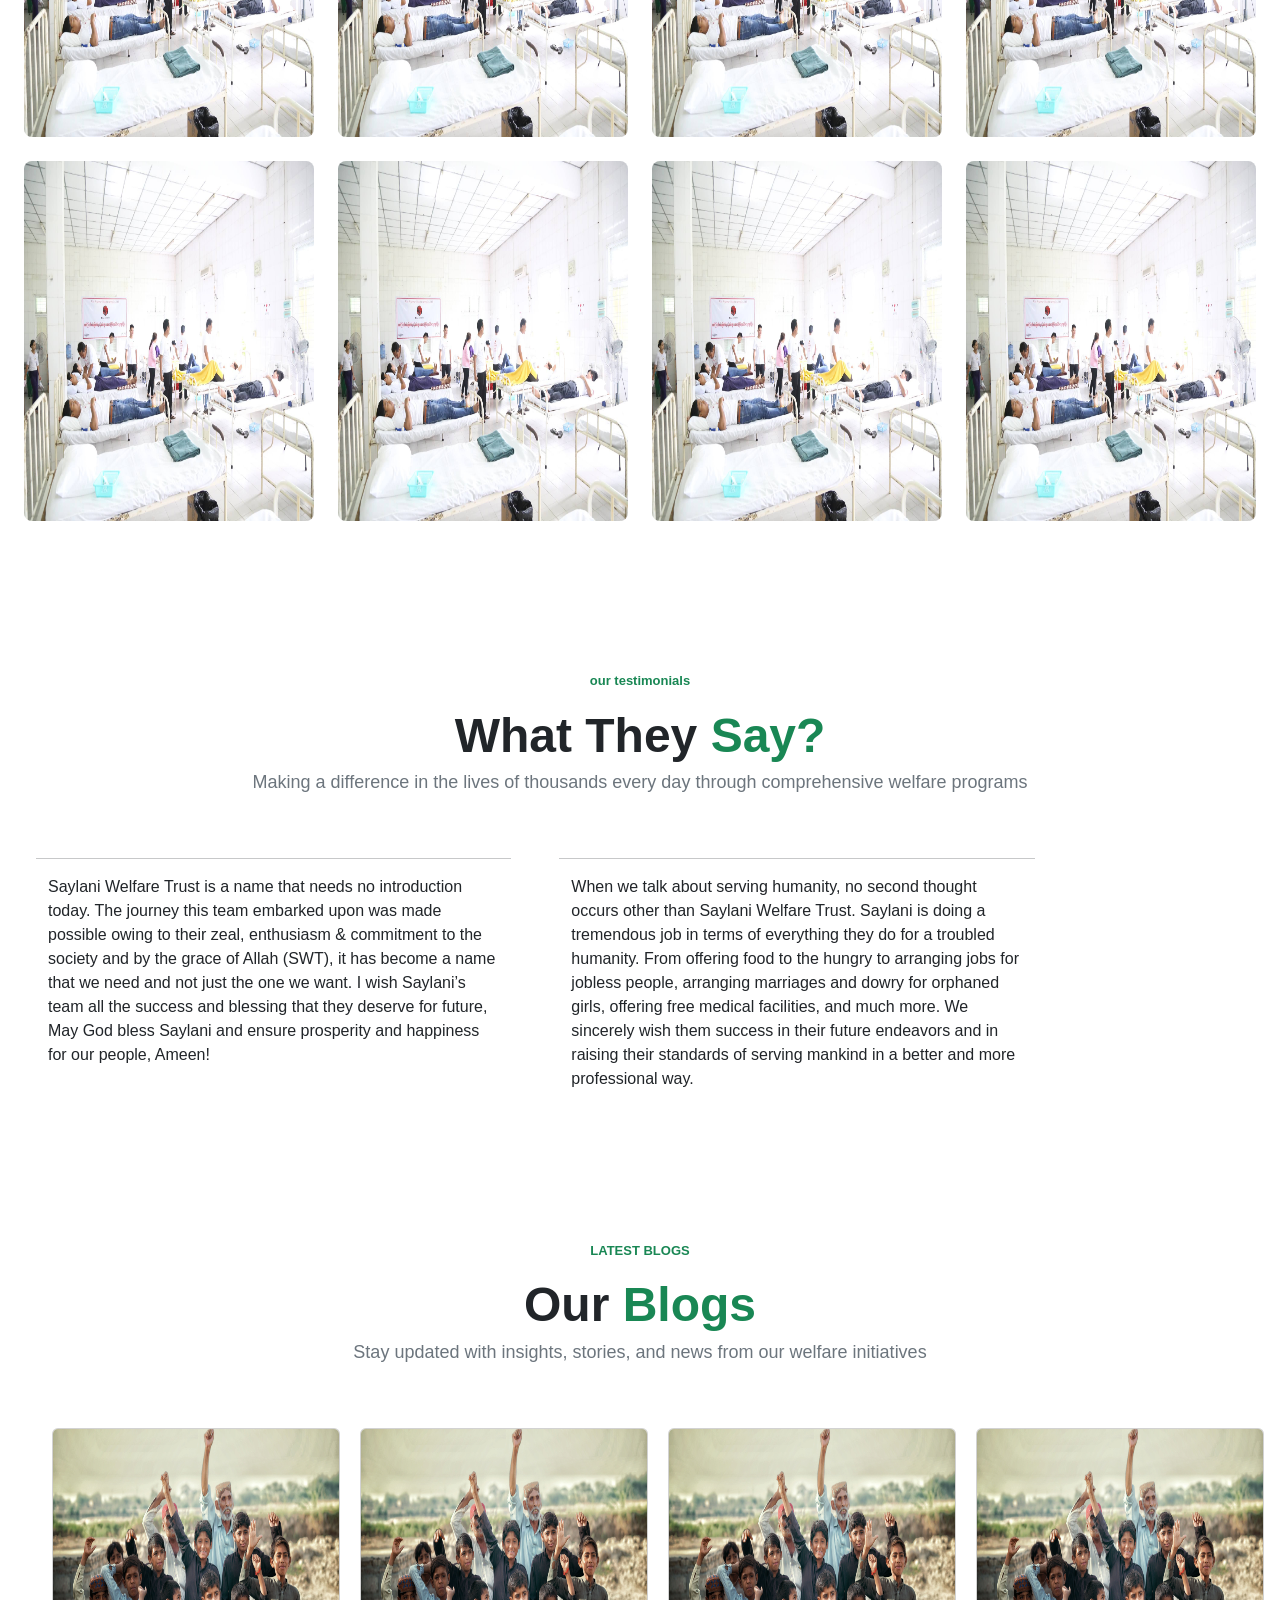
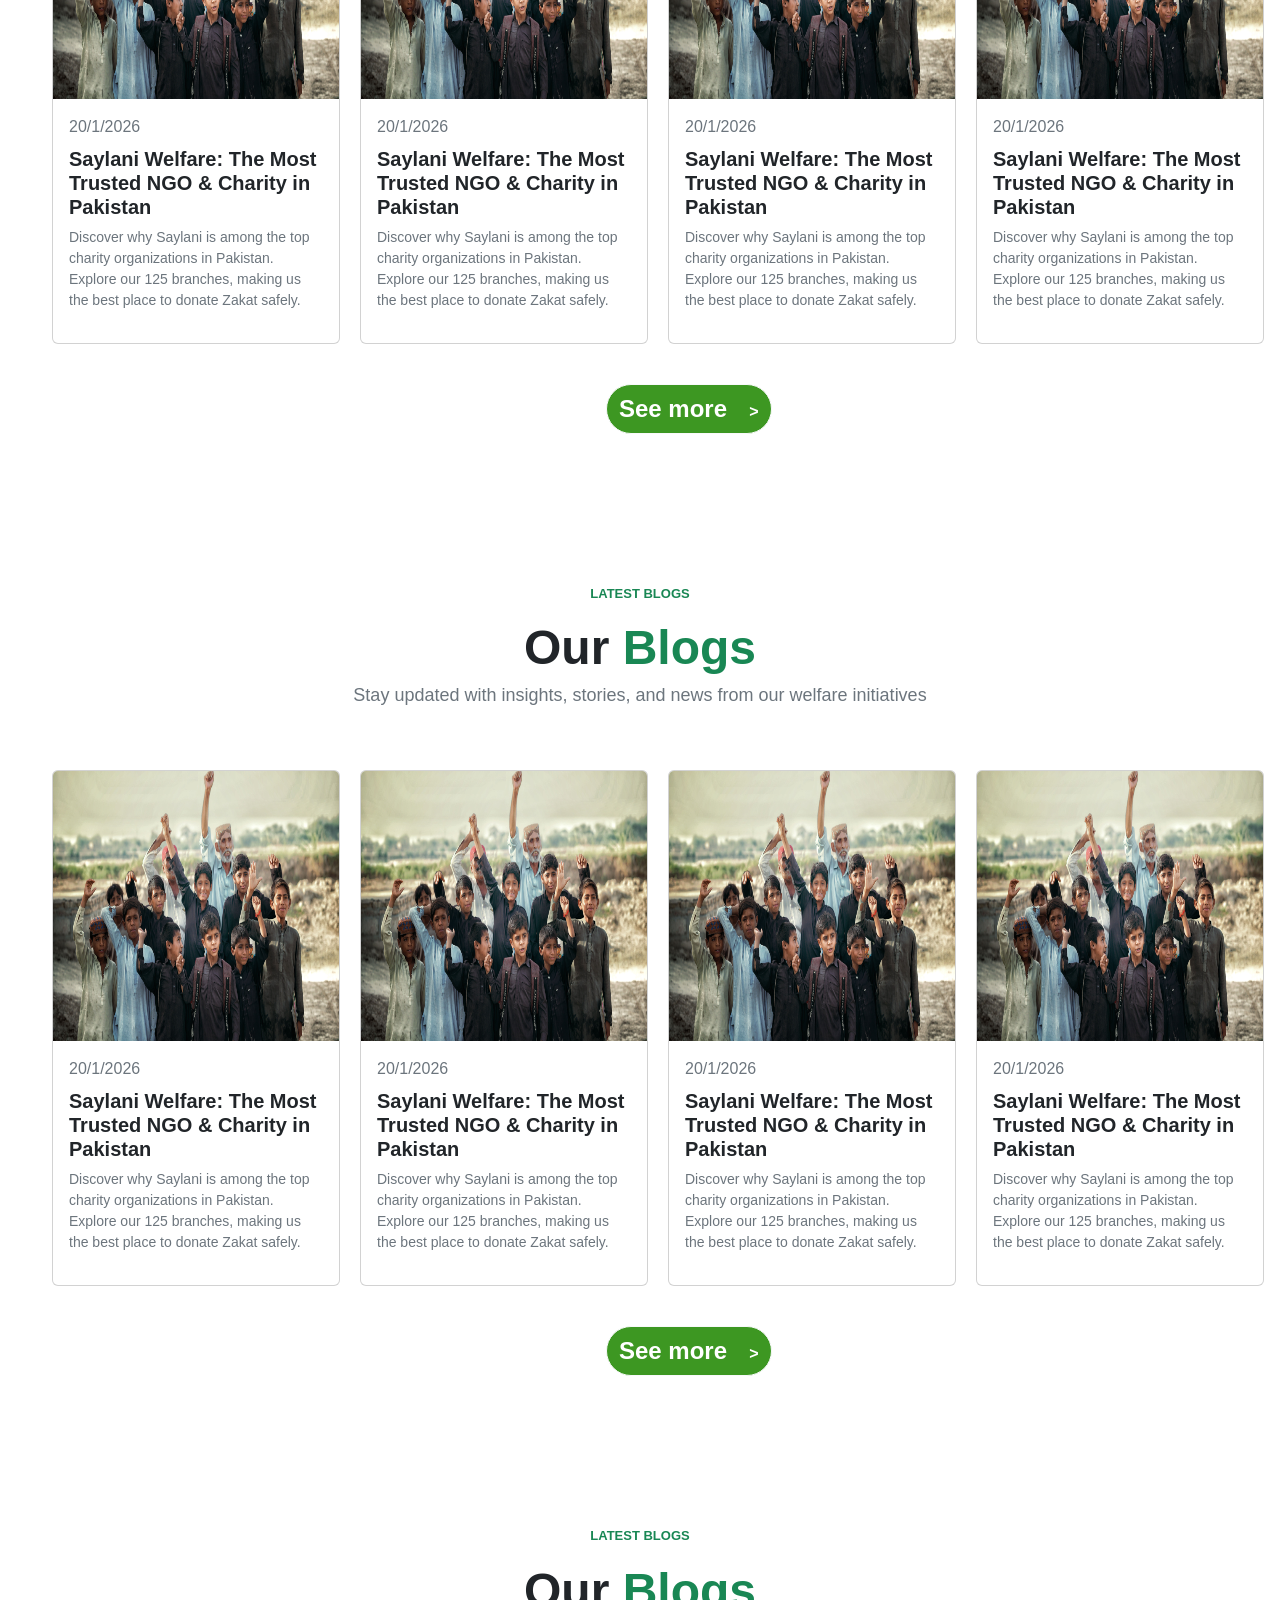
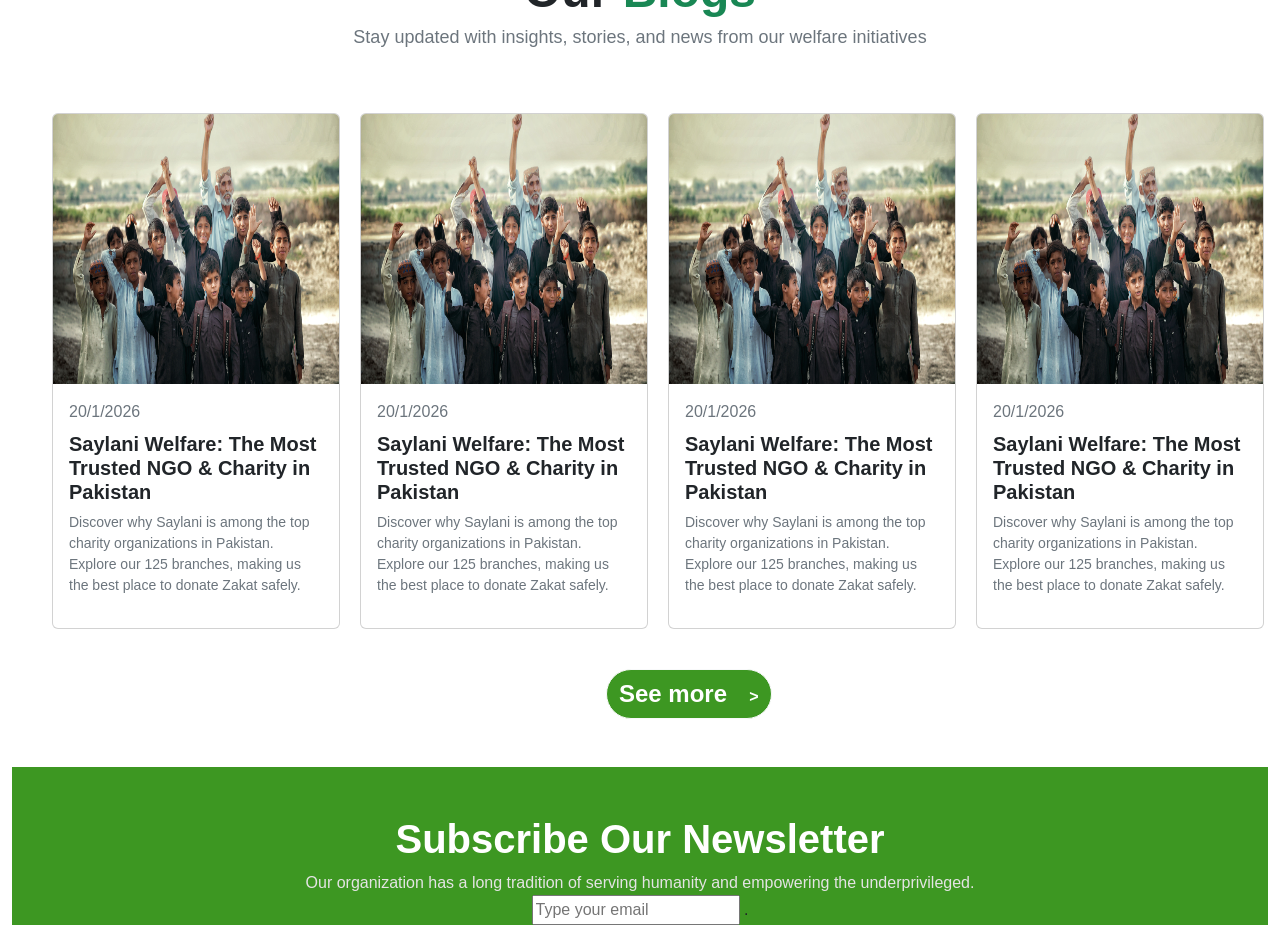
==== commit e39a9ba7: "Add my task" ====
--- a/index.html
+++ b/index.html
@@ -443,6 +443,16 @@
       </div>
     </div>
     </div>
+    <div class="container-fluid text-center pt-5" style="background-color: #3d9722;">
+      <div class="h2 text-white fw-bold fs-1">
+        Subscribe Our Newsletter
+      </div>
+      <div class="p" style="color: rgb(228, 228, 228);">
+        Our organization has a long tradition of serving humanity and empowering the underprivileged.
+      </div>
+      <input type="email" placeholder="Type your email">
+      .
+    </div>
   <script src="	https://cdn.jsdelivr.net/npm/bootstrap@5.3.8/dist/js/bootstrap.bundle.min.js"></script>
 </body>
 
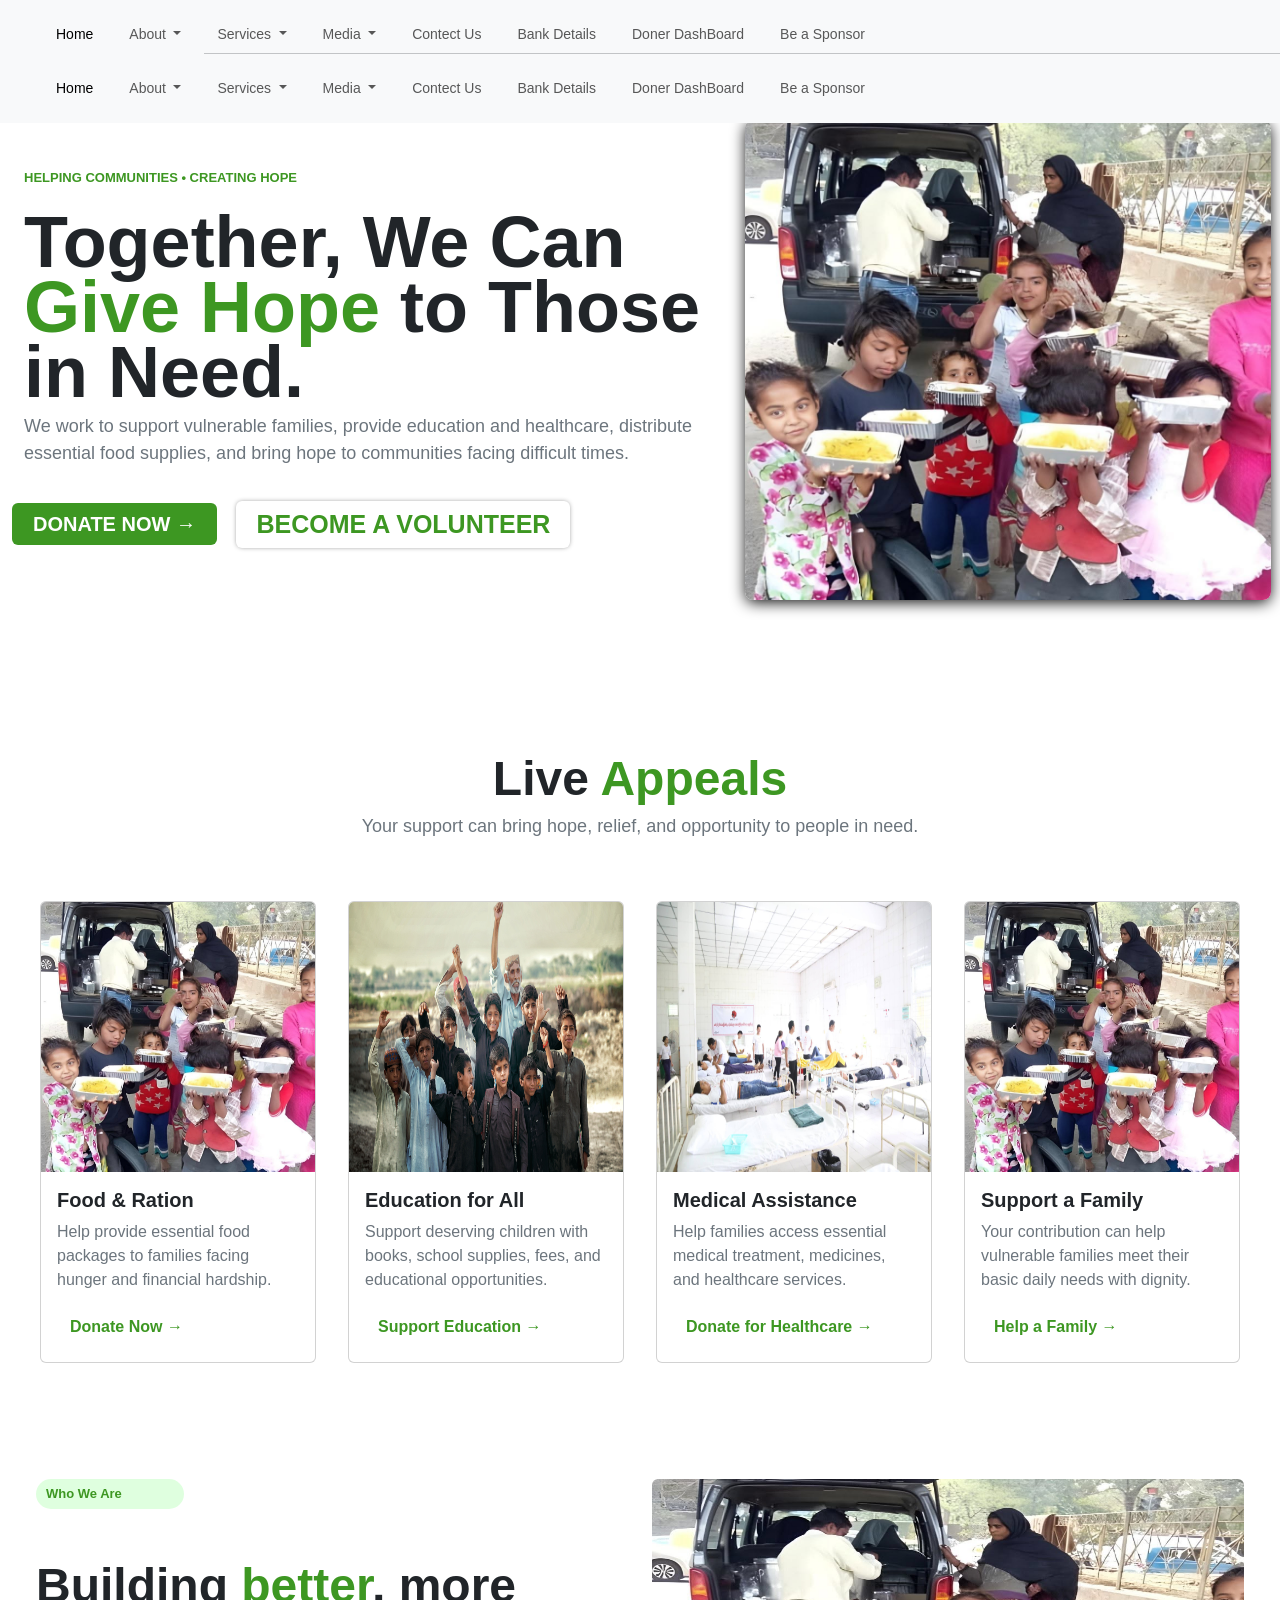
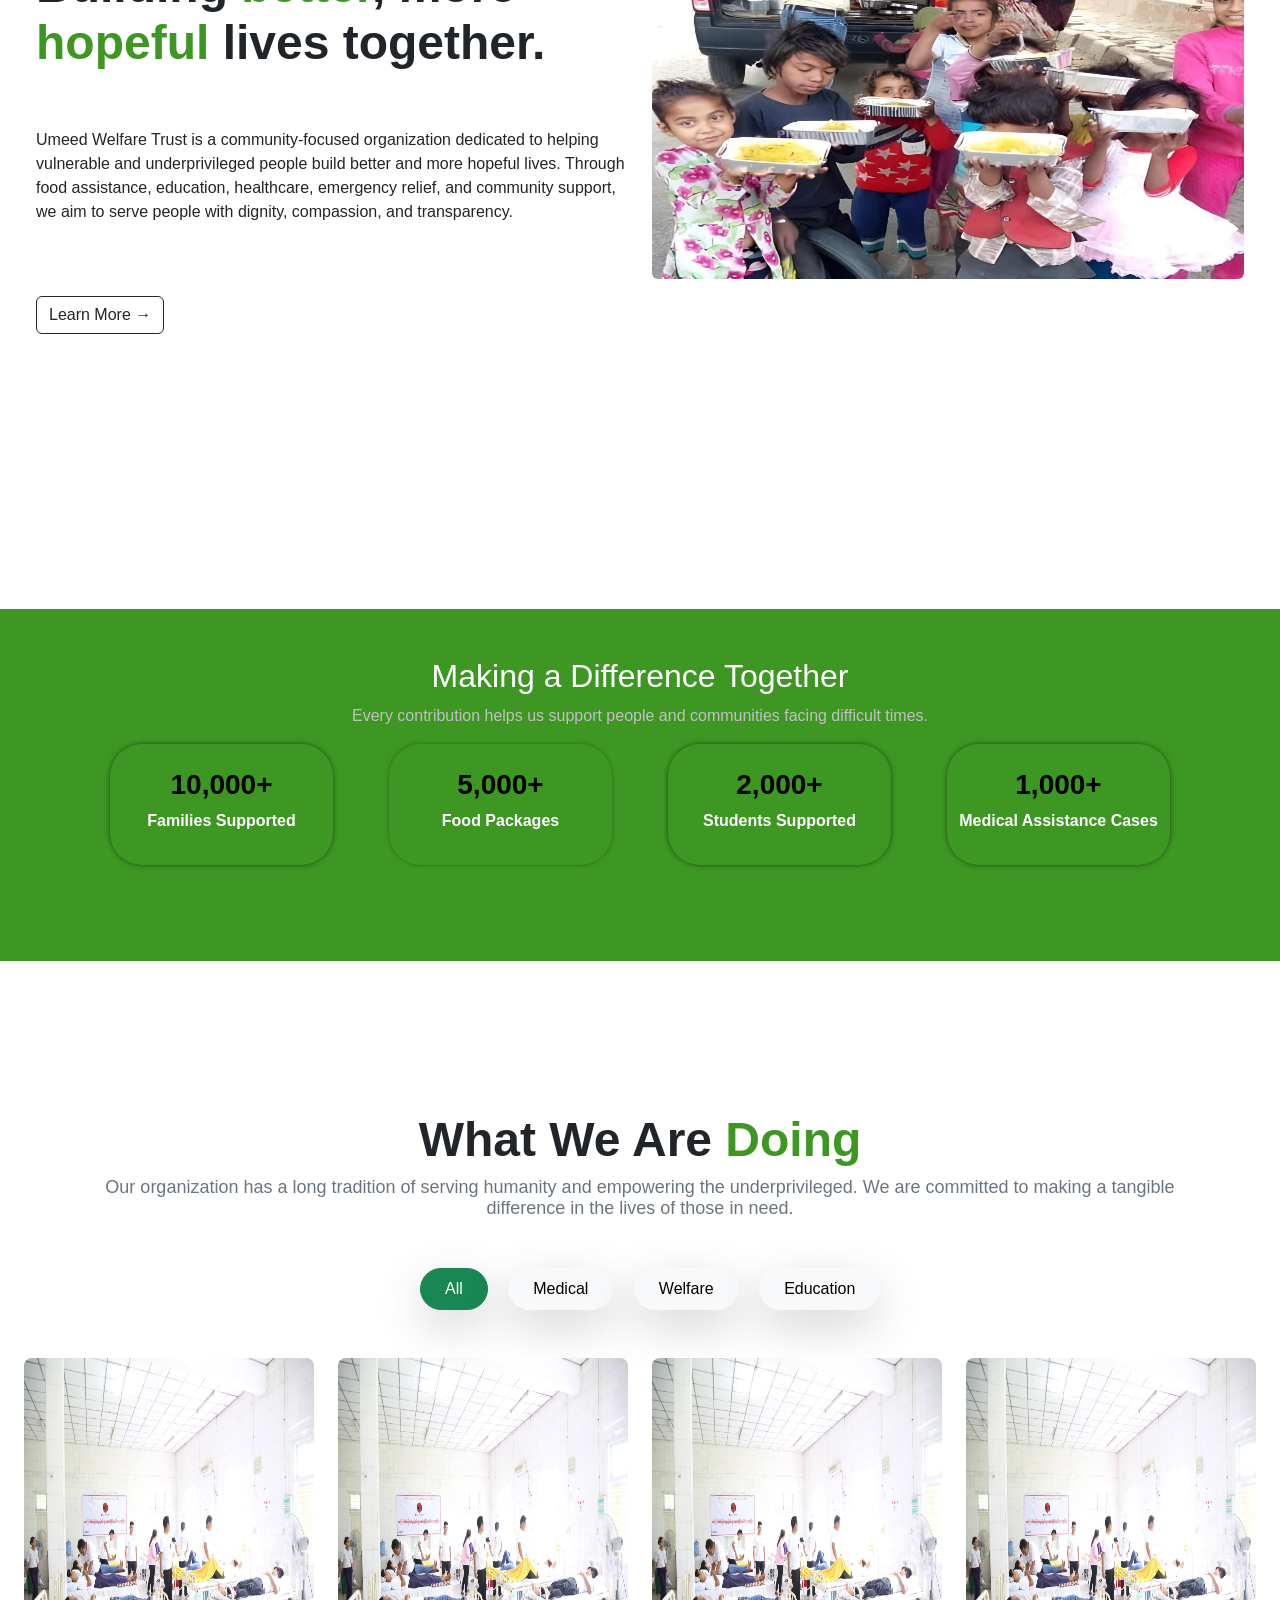
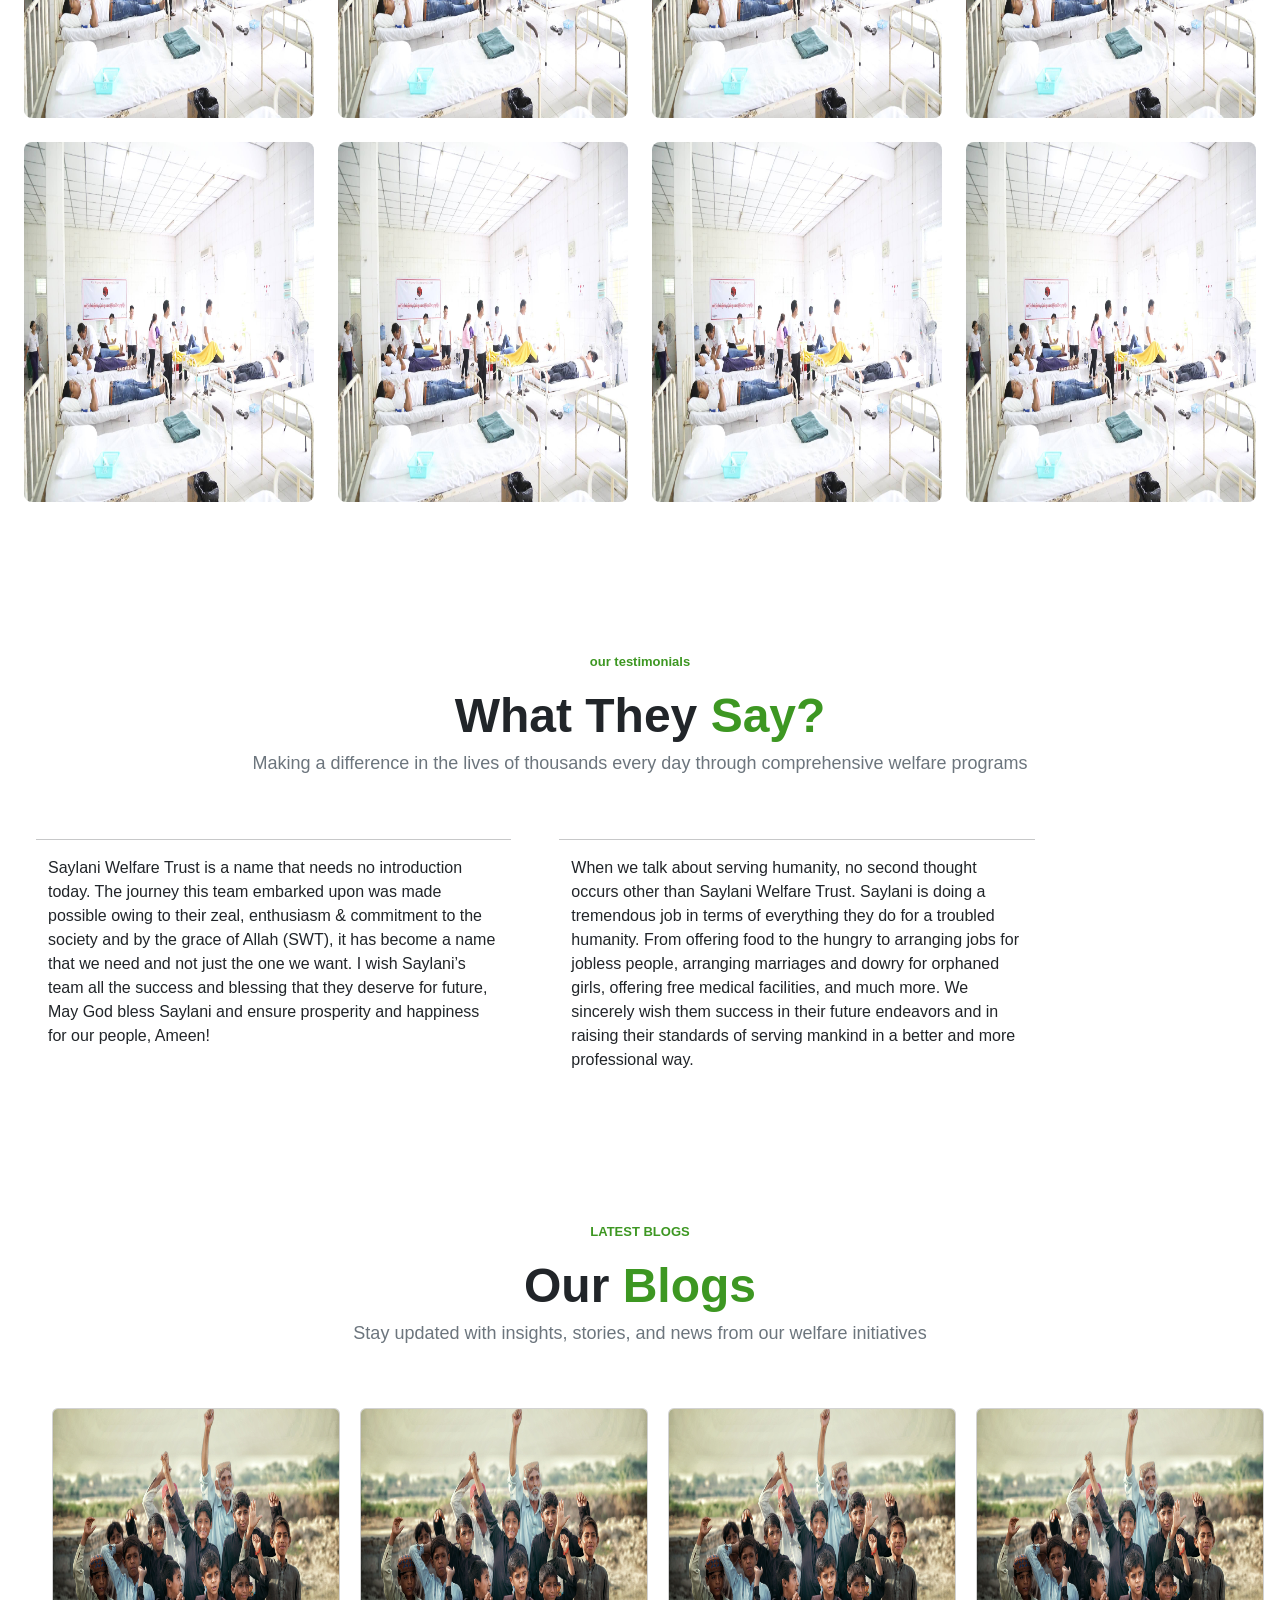
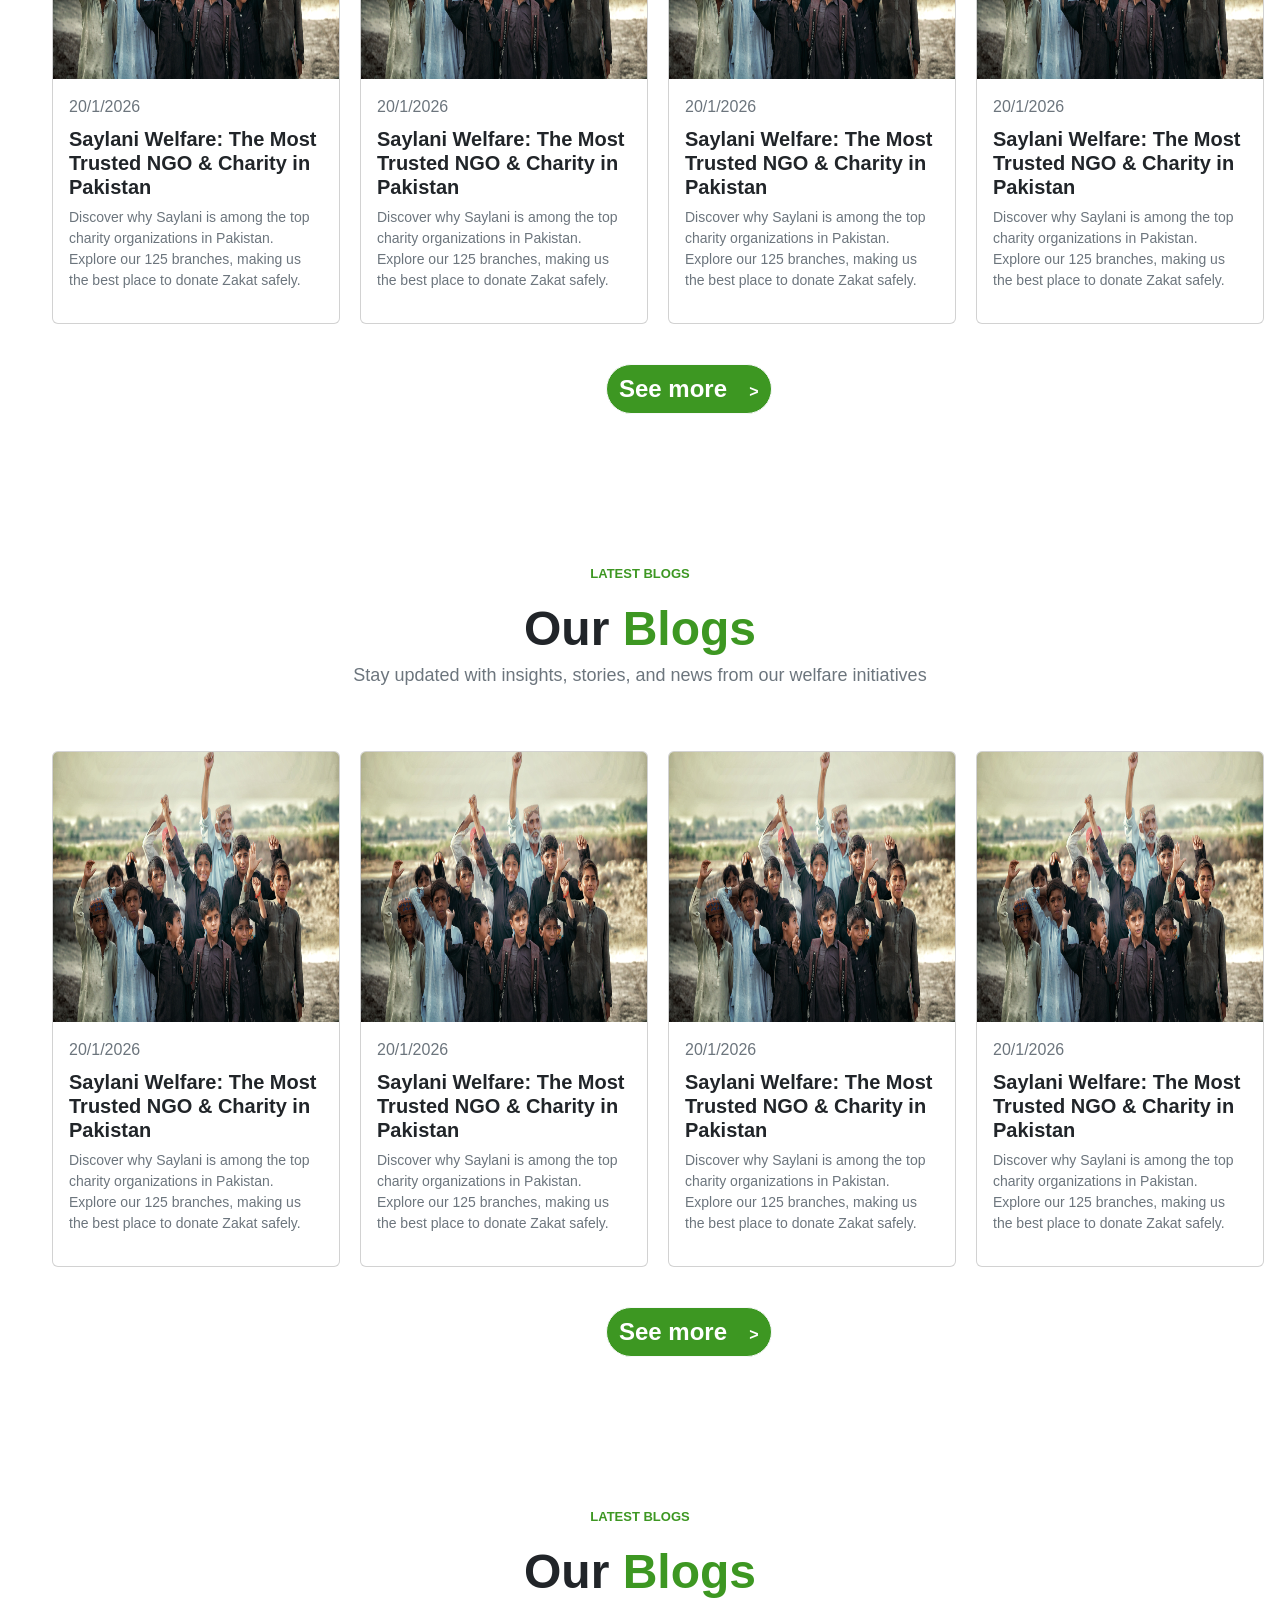
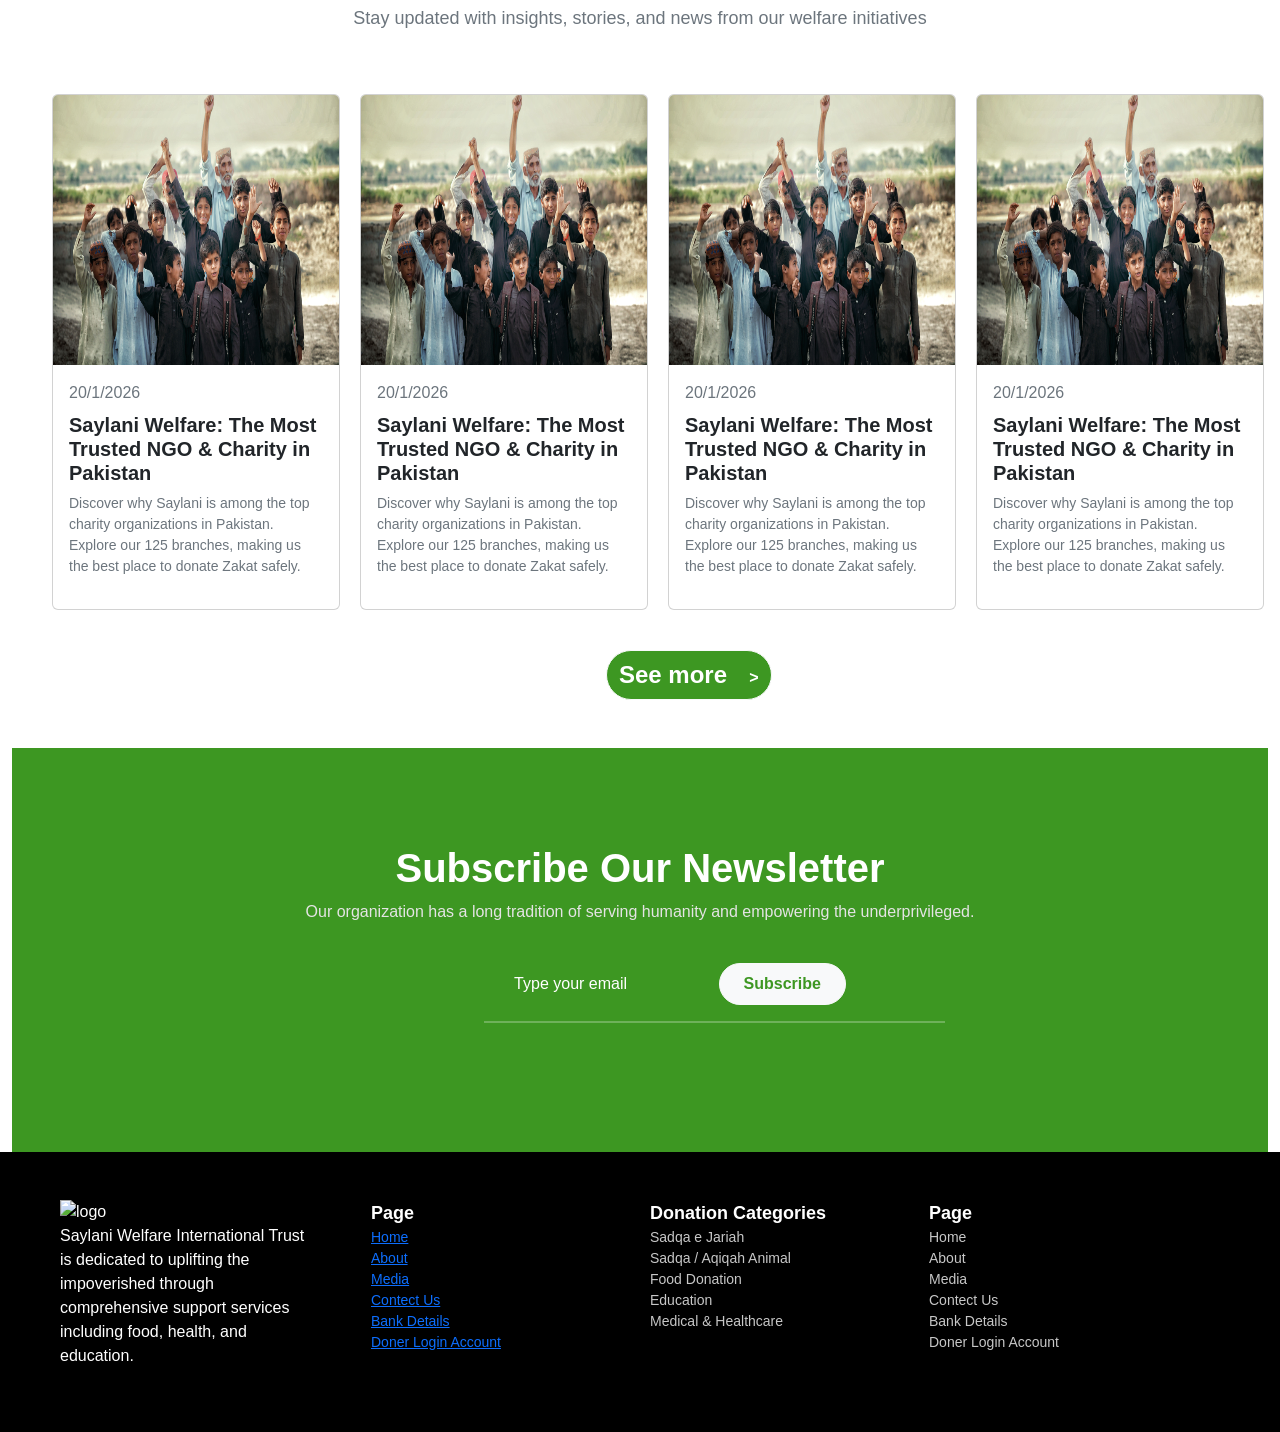
==== commit 10caab63: "add my task git push" ====
--- a/index.html
+++ b/index.html
@@ -10,8 +10,17 @@
   <style>
     * {
       font-family: 'Poppins', sans-serif;
-    }
-
+      margin: 0px;
+      padding: 0px;
+    }
+
+    #nav{
+      margin-left : 200px;
+      font-size: 14px;
+    }
+    .nav-item{
+      margin-left: 20px;
+    }
     #BECOME:hover {
       background-color: rgb(241, 239, 239);
     }
@@ -31,13 +40,29 @@
     #wwad{
       height: 40vh;
     }
+    input::placeholder{
+      color: white;
+    }
+
+    /* form */
+    form{
+      width: 512px;
+      height: 20vh;
+      margin-left: 400px;
+    }
   </style>
 
 <body>
 
-  <nav class="navbar navbar-expand-lg bg-body-tertiary p-3 fixed-top">
-    <div class="container-fluid">
-      <a class="navbar-brand" href="#">Navbar</a>
+
+
+  
+
+  <nav class="navbar navbar-expand-lg bg-body-tertiary p-3 fixed-top" >
+<div class="row">
+    <div class="col-12">
+          <div class="container-fluid ms-md-0" id="nav">
+      <!-- <a class="navbar-brand" href="#">Navbar</a> -->
       <button class="navbar-toggler" type="button" data-bs-toggle="collapse" data-bs-target="#navbarNavDropdown"
         aria-controls="navbarNavDropdown" aria-expanded="false" aria-label="Toggle navigation">
         <span class="navbar-toggler-icon"></span>
@@ -47,27 +72,111 @@
           <li class="nav-item">
             <a class="nav-link active" aria-current="page" href="#">Home</a>
           </li>
-          <li class="nav-item">
-            <a class="nav-link" href="#">About</a>
-          </li>
-          <li class="nav-item">
-            <a class="nav-link" href="#">Donner</a>
-          </li>
-          <li class="nav-item">
-            <a class="nav-link" href="#">Contect</a>
-          </li>
-          <!-- <li class="nav-item dropdown">
+          <li class="nav-item dropdown">
             <a class="nav-link dropdown-toggle" href="#" role="button" data-bs-toggle="dropdown" aria-expanded="false">
-              Dropdown link
+              About
             </a>
             <ul class="dropdown-menu">
               <li><a class="dropdown-item" href="#">Action</a></li>
               <li><a class="dropdown-item" href="#">Another action</a></li>
               <li><a class="dropdown-item" href="#">Something else here</a></li>
             </ul>
-          </li> -->
+          </li>
+          <li class="nav-item dropdown">
+            <a class="nav-link dropdown-toggle" href="#" role="button" data-bs-toggle="dropdown" aria-expanded="false">
+              Services
+            </a>
+            <ul class="dropdown-menu">
+              <li><a class="dropdown-item" href="#">Action</a></li>
+              <li><a class="dropdown-item" href="#">Another action</a></li>
+              <li><a class="dropdown-item" href="#">Something else here</a></li>
+            </ul>
+          </li>
+          <li class="nav-item dropdown">
+            <a class="nav-link dropdown-toggle" href="#" role="button" data-bs-toggle="dropdown" aria-expanded="false">
+              Media
+            </a>
+            <ul class="dropdown-menu">
+              <li><a class="dropdown-item" href="#">Action</a></li>
+              <li><a class="dropdown-item" href="#">Another action</a></li>
+              <li><a class="dropdown-item" href="#">Something else here</a></li>
+            </ul>
+          </li>
+          <li class="nav-item">
+            <a class="nav-link" href="#">Contect Us</a>
+          </li>
+          <li class="nav-item">
+            <a class="nav-link" href="#">Bank Details</a>
+          </li>
+          <li class="nav-item">
+            <a class="nav-link" href="#">Doner DashBoard</a>
+          </li>
+          <li class="nav-item">
+            <a class="nav-link" href="#">Be a Sponsor</a>
+          </li>
         </ul>
       </div>
+    </div>
+    </div>
+    <hr style="width: 90%; margin-left: 200px;">
+    <div class="col-12">
+      <div class="container-fluid ms-md-0" id="nav">
+      <!-- <a class="navbar-brand" href="#">Navbar</a> -->
+      <button class="navbar-toggler" type="button" data-bs-toggle="collapse" data-bs-target="#navbarNavDropdown"
+        aria-controls="navbarNavDropdown" aria-expanded="false" aria-label="Toggle navigation">
+        <span class="navbar-toggler-icon"></span>
+      </button>
+      <div class="collapse navbar-collapse" id="navbarNavDropdown">
+        <ul class="navbar-nav">
+          <li class="nav-item">
+            <a class="nav-link active" aria-current="page" href="#">Home</a>
+          </li>
+          <li class="nav-item dropdown">
+            <a class="nav-link dropdown-toggle" href="#" role="button" data-bs-toggle="dropdown" aria-expanded="false">
+              About
+            </a>
+            <ul class="dropdown-menu">
+              <li><a class="dropdown-item" href="#">Action</a></li>
+              <li><a class="dropdown-item" href="#">Another action</a></li>
+              <li><a class="dropdown-item" href="#">Something else here</a></li>
+            </ul>
+          </li>
+          <li class="nav-item dropdown">
+            <a class="nav-link dropdown-toggle" href="#" role="button" data-bs-toggle="dropdown" aria-expanded="false">
+              Services
+            </a>
+            <ul class="dropdown-menu">
+              <li><a class="dropdown-item" href="#">Action</a></li>
+              <li><a class="dropdown-item" href="#">Another action</a></li>
+              <li><a class="dropdown-item" href="#">Something else here</a></li>
+            </ul>
+          </li>
+          <li class="nav-item dropdown">
+            <a class="nav-link dropdown-toggle" href="#" role="button" data-bs-toggle="dropdown" aria-expanded="false">
+              Media
+            </a>
+            <ul class="dropdown-menu">
+              <li><a class="dropdown-item" href="#">Action</a></li>
+              <li><a class="dropdown-item" href="#">Another action</a></li>
+              <li><a class="dropdown-item" href="#">Something else here</a></li>
+            </ul>
+          </li>
+          <li class="nav-item">
+            <a class="nav-link" href="#">Contect Us</a>
+          </li>
+          <li class="nav-item">
+            <a class="nav-link" href="#">Bank Details</a>
+          </li>
+          <li class="nav-item">
+            <a class="nav-link" href="#">Doner DashBoard</a>
+          </li>
+          <li class="nav-item">
+            <a class="nav-link" href="#">Be a Sponsor</a>
+          </li>
+        </ul>
+      </div>
+    </div>  
+    </div>
     </div>
   </nav>
 
@@ -76,25 +185,29 @@
 
   <div class="container-fluid row" style="margin-top: 120px;">
     <div class="container col-12 col-md-7 order-1 order-md-0 mt-5">
-      <p class="container fw-bold text-success" style="font-size: 13px; ">HELPING COMMUNITIES • CREATING HOPE</p>
+      <p class="container fw-bold " style="font-size: 13px; color:#3d9722;">HELPING COMMUNITIES • CREATING HOPE</p>
       <h1 class="container fw-bold" style="font-size: 72px; margin-top: 22px; line-height: 65px;">Together, We Can <span
-          class="text-success">Give Hope</span> to Those in Need.</h1>
+          class="" style="color:#3d9722;">Give Hope</span> to Those in Need.</h1>
       <p class="container text-secondary" style="font-size: 18px; margin-bottom: 34px;">We work to support vulnerable
         families, provide education and healthcare, distribute essential food supplies, and bring hope to communities
         facing difficult times.</p>
-      <button id="DONATE" class="btn btn-success text-white fw-bold" style="padding: 5px 20px; font-size: 20px;">DONATE
+      <button id="DONATE" class="btn text-white fw-bold" style="background-color:#3d9722; padding: 5px 20px; font-size: 20px;">DONATE
         NOW →</button>
       <button id="BECOME" class="btn btn-outline-secondary fw-bold"
-        style="color:green; font-size: 25px; margin-left: 15px; box-shadow: 0px 0px 5px -1px gray; border: none; padding: 5px 20px;">BECOME
+        style="color:#3d9722; font-size: 25px; margin-left: 15px; box-shadow: 0px 0px 5px -1px gray; border: none; padding: 5px 20px;">BECOME
         A VOLUNTEER</button>
     </div>
-    <div class="col-12 col-md-5 order-0 order-md-1"><img src="./images/orphanage-donation.jpg" alt=""
-        class="w-100 h-100 rounded-3"></div>
+    <div class=" col-12 col-md-5 order-0 order-md-1"><img src="./images/orphanage-donation.jpg" alt=""
+        class="rounded-3"  style="box-shadow: 0px 3px 15px -1px black; width: 526px; height: 480px;">
+      <div class="people">
+        
+      </div>
+      </div>
   </div>
 
   <div class="container-fluid">
     <div class="container text-center" style="margin-top: 150px;">
-      <div class="h2 mt-5 fw-bold" style="font-size: 48px;">Live <span class="text-success">Appeals</span></div>
+      <div class="h2 mt-5 fw-bold" style="font-size: 48px;">Live <span style="color: #3d9722;">Appeals</span></div>
       <div class="h3 mt-2 mb-5 text-secondary" style="font-size: 18px;">Your support can bring hope, relief, and
         opportunity to people in need.</div>
     </div>
@@ -105,7 +218,7 @@
           <h5 class="card-title fw-bold">Food & Ration</h5>
           <p class="card-text text-secondary">Help provide essential food packages to families facing hunger and
             financial hardship.</p>
-          <a href="#" class="btn text-success fw-bold">Donate Now →</a>
+          <a href="#" class="btn fw-bold" style="color: #3d9722;">Donate Now →</a>
         </div>
       </div>
       <div class="card m-3" style="width: 18rem;">
@@ -114,7 +227,7 @@
           <h5 class="card-title fw-bold">Education for All</h5>
           <p class="card-text text-secondary">Support deserving children with books, school supplies, fees, and
             educational opportunities.</p>
-          <a href="#" class="btn text-success fw-bold">Support Education →</a>
+          <a href="#" class="btn fw-bold" style="color: #3d9722;">Support Education →</a>
         </div>
       </div>
       <div class="card m-3" style="width: 18rem;">
@@ -123,7 +236,7 @@
           <h5 class="card-title fw-bold">Medical Assistance</h5>
           <p class="card-text text-secondary">Help families access essential medical treatment, medicines, and
             healthcare services.</p>
-          <a href="#" class="btn text-success fw-bold">Donate for Healthcare →</a>
+          <a href="#" class="btn fw-bold" style="color: #3d9722;">Donate for Healthcare →</a>
         </div>
       </div>
       <div class="card m-3" style="width: 18rem;">
@@ -132,7 +245,7 @@
           <h5 class="card-title fw-bold">Support a Family</h5>
           <p class="card-text text-secondary">Your contribution can help vulnerable families meet their basic daily
             needs with dignity.</p>
-          <a href="#" class="btn text-success fw-bold">Help a Family →</a>
+          <a href="#" class="btn fw-bold" style="color: #3d9722;">Help a Family →</a>
         </div>
       </div>
     </div>
@@ -140,10 +253,10 @@
   <div class="container-fluid" style="margin-top: 100px;">
     <div class="container-fluid d-flex">
       <div class="container" style="height: 70vh;">
-        <div class="p mb-5 fw-bold text-success w-25 rounded-5"
-          style="font-size: 13px; background-color: rgb(216, 255, 216, 0.8); padding: 5px 10px 5px ;">Who We Are</div>
-        <div class="h2 pb-5 fw-bold " style="font-size: 48px;">Building <span class="text-success">better</span>, more
-          <span class="text-success">hopeful</span> lives together.
+        <div class="p mb-5 fw-bold w-25 rounded-5"
+          style="font-size: 13px; color: #3d9722; background-color: rgb(216, 255, 216, 0.8); padding: 5px 10px 5px ;">Who We Are</div>
+        <div class="h2 pb-5 fw-bold " style="font-size: 48px;">Building <span style="color: #3d9722;">better</span>, more
+          <span style="color: #3d9722;">hopeful</span> lives together.
         </div>
         <div class="p pb-5 ">
           Umeed Welfare Trust is a community-focused organization dedicated to helping vulnerable and underprivileged
@@ -161,34 +274,34 @@
     <h2>
       Making a Difference Together
     </h2>
-    <p>Every contribution helps us support people and communities facing difficult times.</p>
+    <p style="color: rgb(193, 193, 193); " class="fw-medium">Every contribution helps us support people and communities facing difficult times.</p>
 
 
     <!-- Making a Difference Together -->
     <div class="container d-flex mb-5 text-center">
       <div id="Families" class="container pt-4 pb-3 rounded-5" style="box-shadow: 0px 0px 6px -2px black; width: 20%">
-        <h3 class=" fw-bold text-success">10,000+</h3>
+        <h3 class=" fw-bold" style="color: black;">10,000+</h3>
         <p>Families Supported</p>
       </div>
       <div id="Families" class="container pt-4 pb-3 rounded-5" style="box-shadow: 0px 0px 6px -3px black;  width: 20%">
-        <h3 class=" fw-bold text-success">5,000+
+        <h3 class=" fw-bold " style="color: black;">5,000+
         </h3>
         <p>Food Packages</p>
       </div>
       <div id="Families" class="container pt-4 pb-3 rounded-5" style="box-shadow: 0px 0px 6px -2px black; width: 20%">
-        <h3 class=" fw-bold text-success">2,000+
+        <h3 class=" fw-bold" style="color: black;">2,000+
         </h3>
         <p>Students Supported</p>
       </div>
       <div id="Families" class="container pt-4 pb-3 rounded-5" style="box-shadow: 0px 0px 6px -2px black; width: 20%">
-        <h3 class=" fw-bold text-success">1,000+</h3>
+        <h3 class=" fw-bold" style="color: black;">1,000+</h3>
         <p>Medical Assistance Cases</p>
       </div>
     </div>
   </div>
     <div class="container-fluid">
       <div class="container text-center" style="margin-top: 150px;">
-      <div class="h2 mt-5 fw-bold" style="font-size: 48px;">What We Are  <span class="text-success">Doing</span></div>
+      <div class="h2 mt-5 fw-bold" style="font-size: 48px;">What We Are  <span style="color: #3d9722;">Doing</span></div>
       <div class="h3 mt-2 mb-5 text-secondary" style="font-size: 18px;">
         <p>Our organization has a long tradition of serving humanity and empowering the underprivileged. We are committed to making a tangible difference in the lives of those in need.</p>
       </div>
@@ -234,8 +347,8 @@
 
     <div class="container-fluid">
       <div class="container text-center" style="margin-top: 150px;">
-        <p class="container fw-bold text-success" style="font-size: 13px; ">our testimonials</p>
-      <div class="h2 mt-3 fw-bold" style="font-size: 48px;">What They <span class="text-success">Say?</span></div>
+        <p class="container fw-bold" style="font-size: 13px; color: #3d9722;">our testimonials</p>
+      <div class="h2 mt-3 fw-bold" style="font-size: 48px;">What They <span style="color: #3d9722;">Say?</span></div>
       <div class="h3 mt-2 mb-5 text-secondary" style="font-size: 18px;">Making a difference in the lives of thousands every day through comprehensive welfare programs</div>
     </div>
     <div class="container-fluid">
@@ -259,8 +372,8 @@
 
     <div class="container-fluid mb-5">
       <div class="container text-center" style="margin-top: 150px;">
-        <p class="container fw-bold text-success" style="font-size: 13px;">LATEST BLOGS</p>
-      <div class="h2 mt-3 fw-bold" style="font-size: 48px;">Our <span class="text-success">Blogs</span></div>
+        <p class="container fw-bold" style="font-size: 13px; color: #3d9722;">LATEST BLOGS</p>
+      <div class="h2 mt-3 fw-bold" style="font-size: 48px;">Our <span style="color: #3d9722;">Blogs</span></div>
       <div class="h3 mt-2 mb-5 text-secondary" style="font-size: 18px;">Stay updated with insights, stories, and news from our welfare initiatives</div>
     </div>
     <div class="container-fluid">
@@ -321,8 +434,8 @@
     </div>
         <div class="container-fluid mb-5">
       <div class="container text-center" style="margin-top: 150px;">
-        <p class="container fw-bold text-success" style="font-size: 13px;">LATEST BLOGS</p>
-      <div class="h2 mt-3 fw-bold" style="font-size: 48px;">Our <span class="text-success">Blogs</span></div>
+        <p class="container fw-bold" style="font-size: 13px; color: #3d9722;">LATEST BLOGS</p>
+      <div class="h2 mt-3 fw-bold" style="font-size: 48px;">Our <span style="color: #3d9722;">Blogs</span></div>
       <div class="h3 mt-2 mb-5 text-secondary" style="font-size: 18px;">Stay updated with insights, stories, and news from our welfare initiatives</div>
     </div>
     <div class="container-fluid">
@@ -383,8 +496,8 @@
     </div>
         <div class="container-fluid mb-5">
       <div class="container text-center" style="margin-top: 150px;">
-        <p class="container fw-bold text-success" style="font-size: 13px;">LATEST BLOGS</p>
-      <div class="h2 mt-3 fw-bold" style="font-size: 48px;">Our <span class="text-success">Blogs</span></div>
+        <p class="container fw-bold" style="font-size: 13px; color: #3d9722;">LATEST BLOGS</p>
+      <div class="h2 mt-3 fw-bold" style="font-size: 48px;">Our <span style="color: #3d9722;">Blogs</span></div>
       <div class="h3 mt-2 mb-5 text-secondary" style="font-size: 18px;">Stay updated with insights, stories, and news from our welfare initiatives</div>
     </div>
     <div class="container-fluid">
@@ -443,16 +556,64 @@
       </div>
     </div>
     </div>
-    <div class="container-fluid text-center pt-5" style="background-color: #3d9722;">
-      <div class="h2 text-white fw-bold fs-1">
+    <div class="container-fluid text-center pt-5 pb-5  mt-5" style="background-color: #3d9722;">
+      <div class="h2 text-white fw-bold fs-1 mt-5">
         Subscribe Our Newsletter
       </div>
       <div class="p" style="color: rgb(228, 228, 228);">
         Our organization has a long tradition of serving humanity and empowering the underprivileged.
       </div>
-      <input type="email" placeholder="Type your email">
-      .
-    </div>
+      <form action="" >
+        <input type="email" placeholder="Type your email" class="border-0 mt-5" style="background-color: #3d9722;">
+      <button class="btn btn-light ps-4 pe-4 pt-2 pb-2 rounded-5 fw-bold " style="color: #3d9722;">Subscribe</button> 
+      <hr style="border: white 1px solid; height: 1px; width: 90%; margin-left: 60px;">
+      </form>
+    </div>
+    </div>
+
+    <footer class="p-5 bg-black text-white" style="">
+      <div class="container row">
+        <div class="col-3">
+          <img src="" alt="logo">
+          <p>Saylani Welfare International Trust is dedicated to uplifting the impoverished through comprehensive support services including food, health, and education.</p>
+        </div>
+        <div class="col-3">
+          <ul class="footer-list">
+            <li><span id="footer-span">Page</span></li>
+            <li><a href="index.html">Home</a></li>
+            <li><a href="about.html">About</a></li>
+            <li><a href="#">Media</a></li>
+            <li><a href="#">Contect Us</a></li>
+            <li><a href="#">Bank Details</a></li>
+            <li><a href="Doner Dashboard.html">Doner Login Account</a></li>
+          </ul>
+
+        </div>
+        <div class="col-3">
+          <ul class="footer-list">
+            <li><span id="footer-span">Donation Categories</span></li>
+            <li>Sadqa e Jariah</li>
+            <li>Sadqa / Aqiqah Animal</li>
+            <li>Food Donation</li>
+            <li>Education</li>
+            <li>Medical & Healthcare</li>
+            <!-- <li>Doner Login Account</li> -->
+          </ul>
+
+        </div>
+        <div class="col-3">
+          <ul class="footer-list">
+            <li><span id="footer-span">Page</span></li>
+            <li>Home</li>
+            <li>About</li>
+            <li>Media</li>
+            <li>Contect Us</li>
+            <li>Bank Details</li>
+            <li>Doner Login Account</li>
+          </ul>
+
+      </div>
+    </footer>
   <script src="	https://cdn.jsdelivr.net/npm/bootstrap@5.3.8/dist/js/bootstrap.bundle.min.js"></script>
 </body>
 
--- a/index.css
+++ b/index.css
@@ -11,4 +11,19 @@
 }
 .carousel-inner img{
     height: 80vh;
-}+}
+ul{
+    list-style-type: none;
+}
+li{
+    font-size: 14px;
+}
+
+#footer-span{
+    font-size: 18px;
+    font-weight: bold;
+    color: white;
+}
+.footer-list{
+    color: rgb(199, 199, 199);
+}
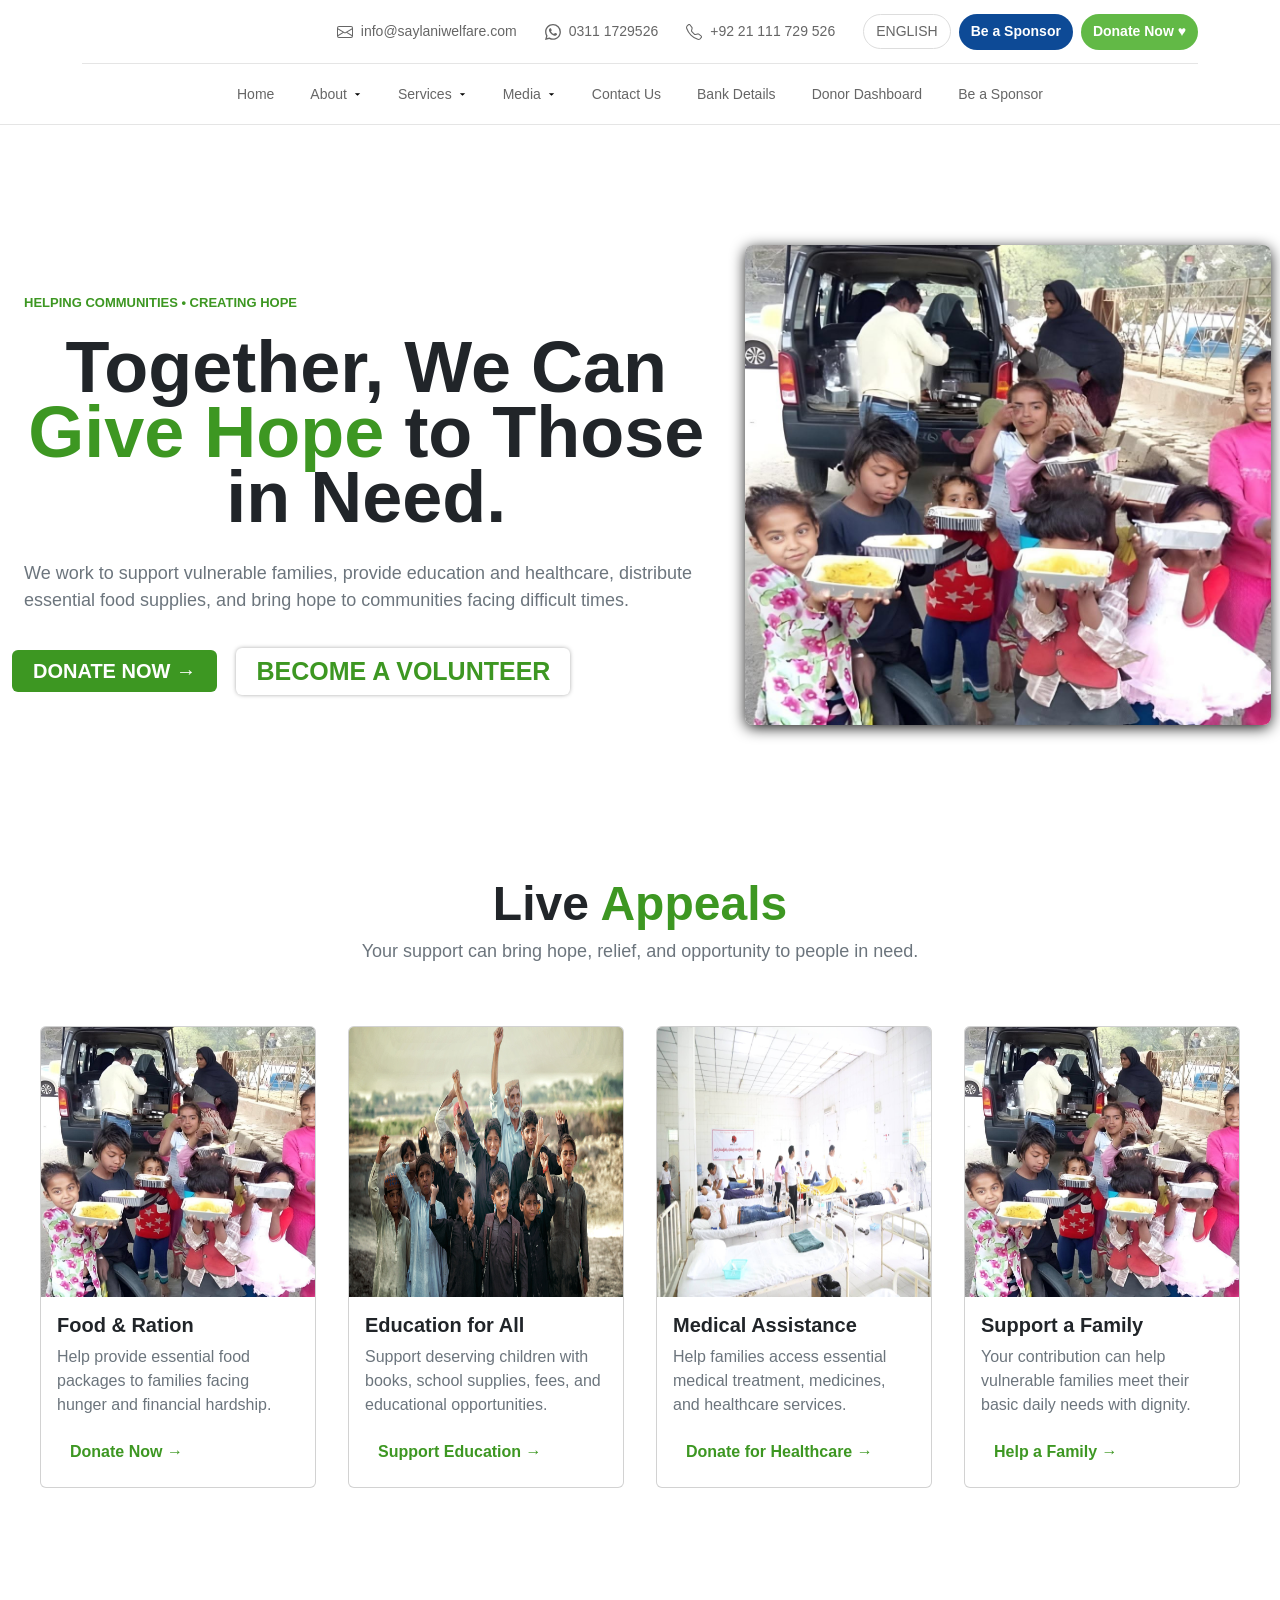
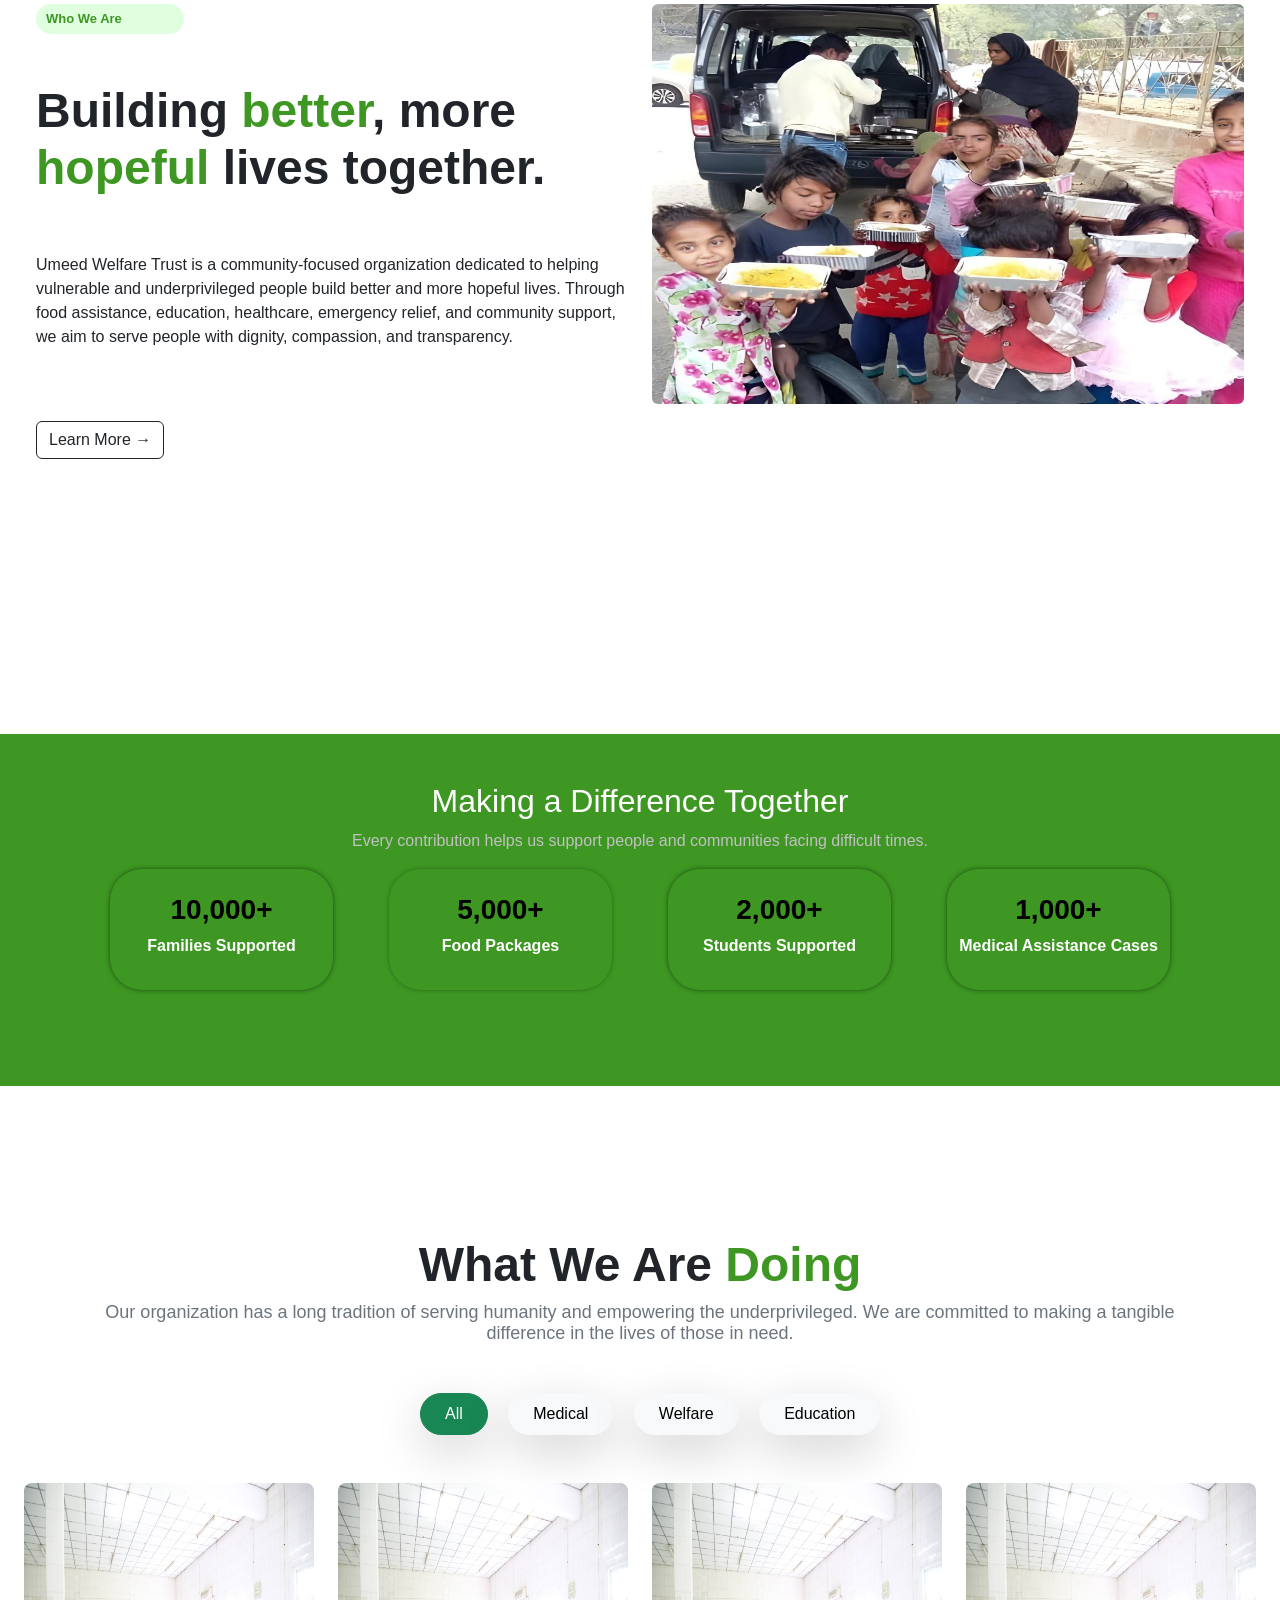
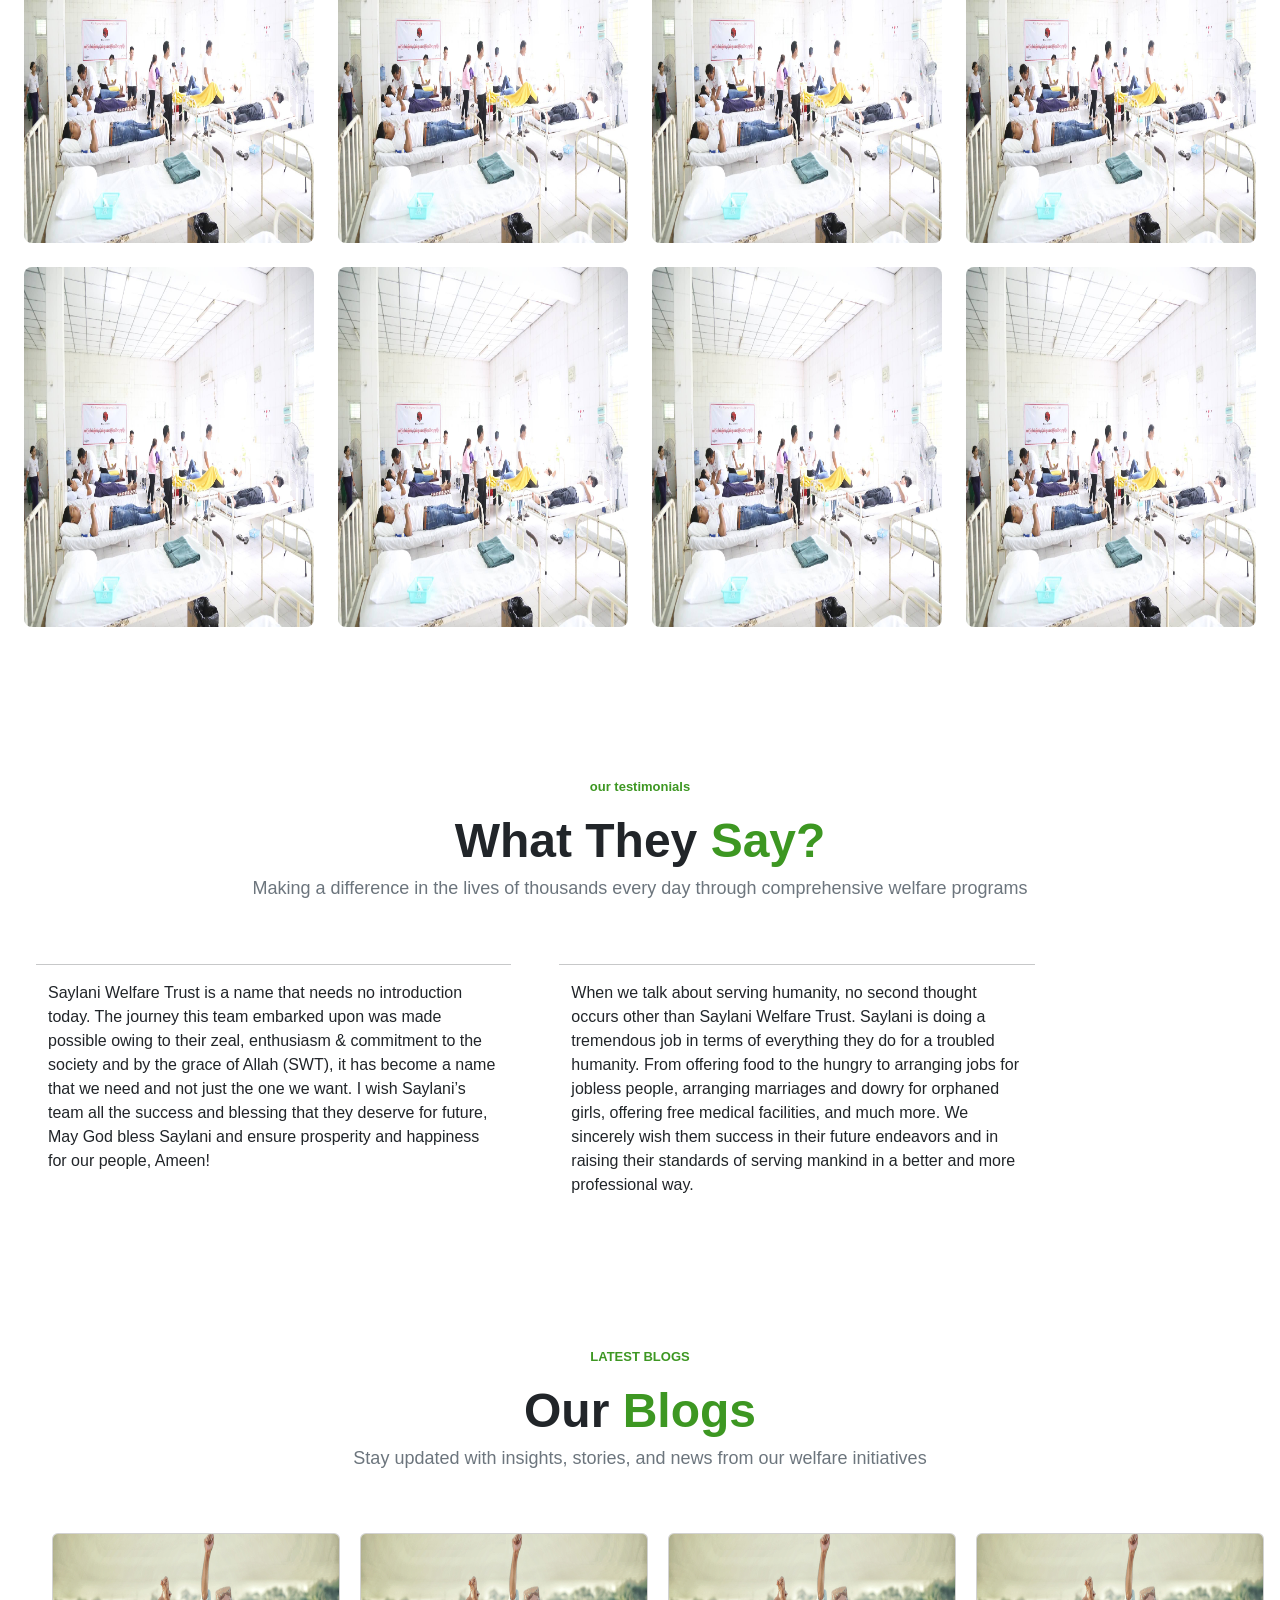
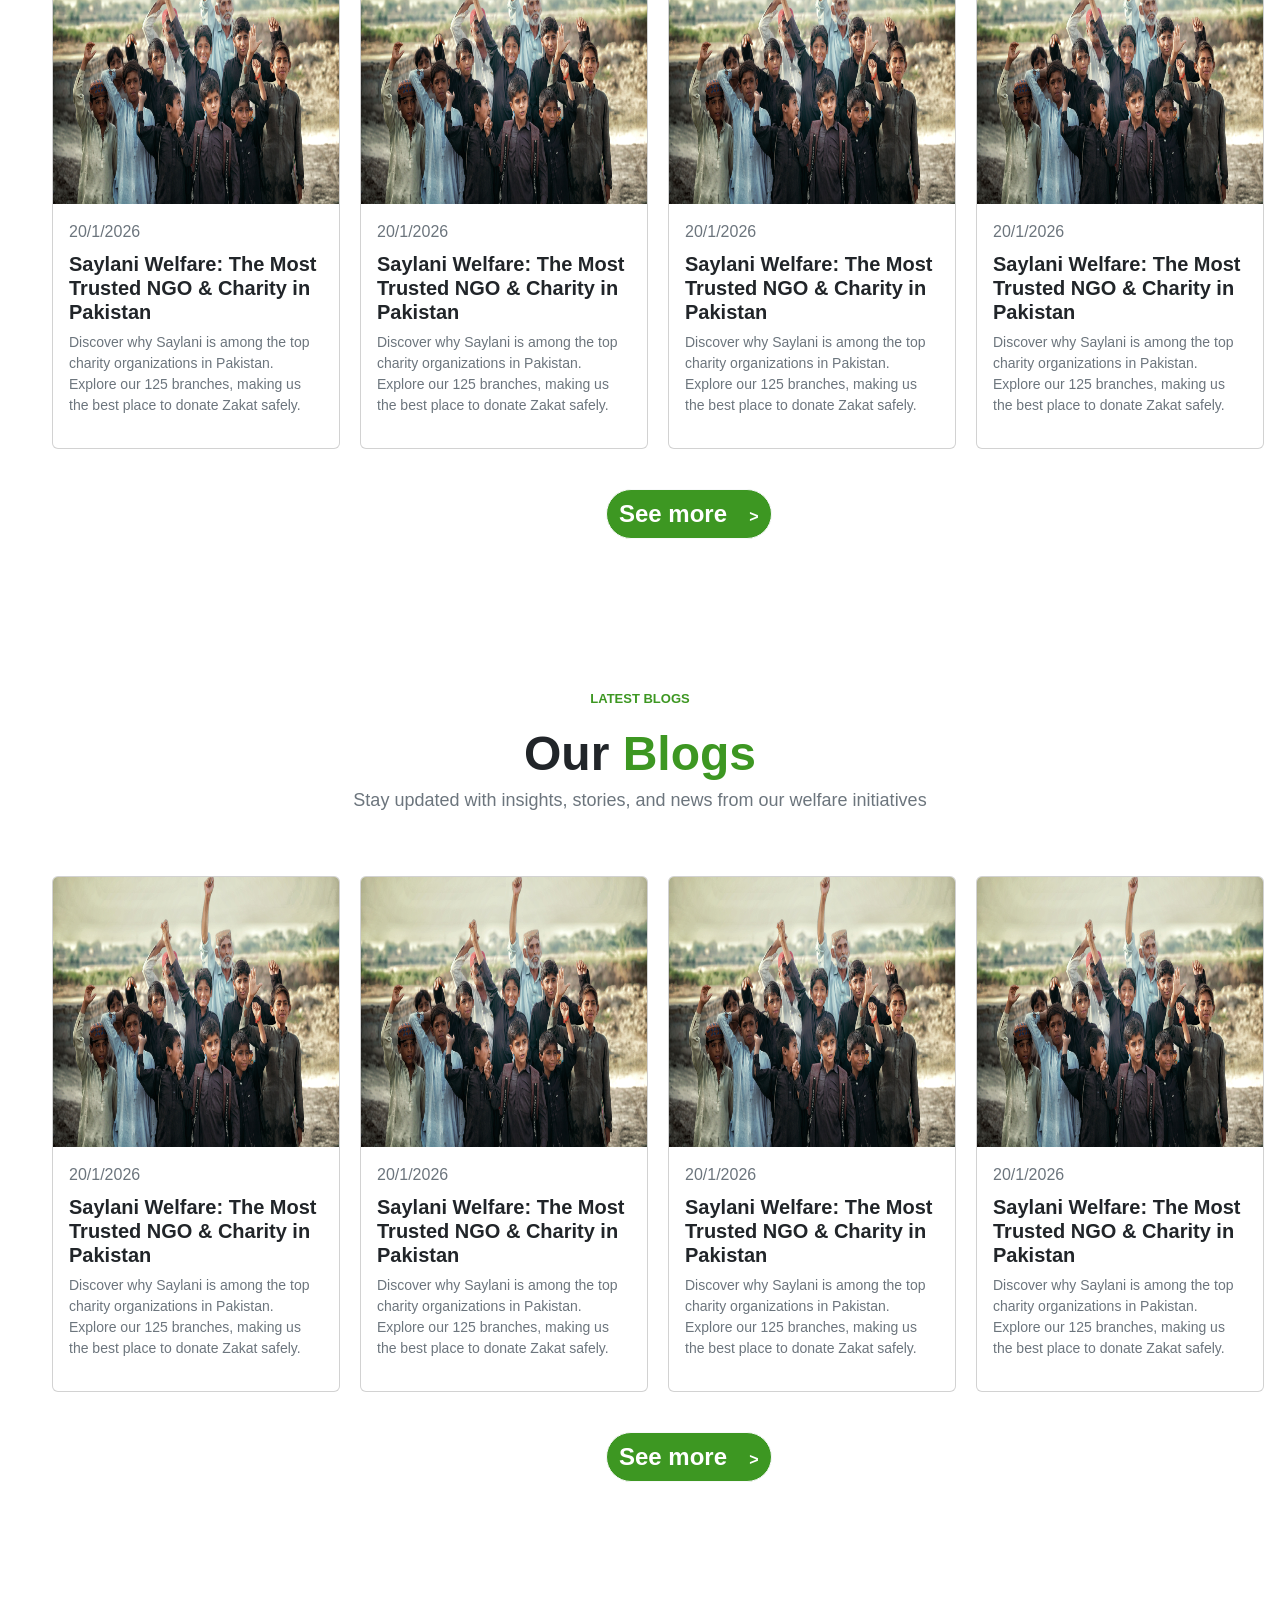
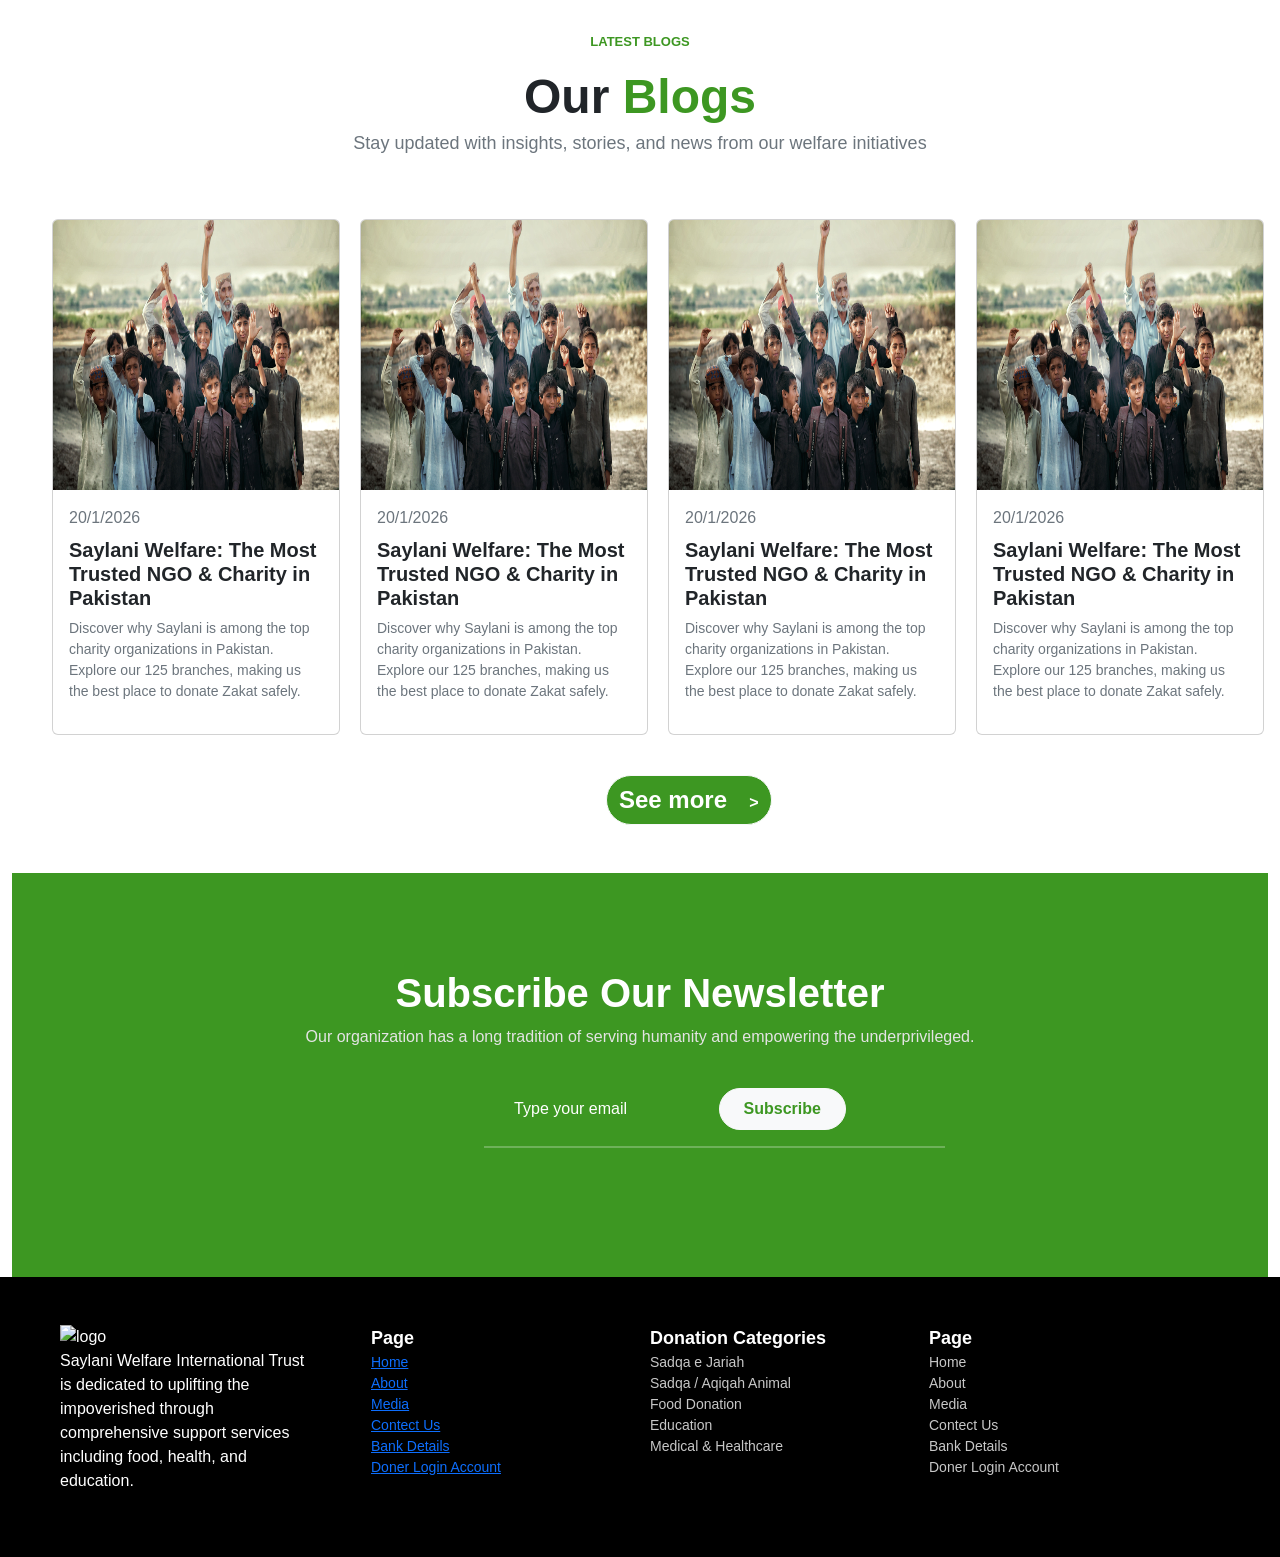
==== commit ef3841d2: "add my task" ====
--- a/index.html
+++ b/index.html
@@ -14,6 +14,147 @@
       padding: 0px;
     }
 
+     header {
+      background: #fff;
+      border-bottom: 1px solid #e5e5e5;
+    }
+
+    .topbar {
+      display: flex;
+      align-items: center;
+      justify-content: flex-end;
+      gap: 28px;
+      height: 64px;
+      border-bottom: 1px solid #e5e5e5;
+      }
+
+    .topbar .item {
+      display: flex;
+      align-items: center;
+      gap: 8px;
+      color: #666;
+      font-size: 14px;
+    }
+
+    .topbar svg {
+      width: 16px;
+      height: 16px;
+    }
+
+    .lang {
+      border: 1px solid #ddd;
+      border-radius: 999px;
+      padding: 6px 12px;
+      font-size: 14px;
+      color: #666;
+      display: flex;
+      align-items: center;
+      gap: 6px;
+    }
+
+    .lang svg {
+      width: 10px;
+      height: 10px;
+    }
+
+    .btn-pill {
+      display: inline-flex;
+      align-items: center;
+      gap: 10px;
+      color: #fff;
+      font-weight: 700;
+      font-size: 14px;
+      border-radius: 999px;
+      padding: 0 12px;
+      height: 36px;
+      text-decoration: none;
+    }
+
+    .btn-blue {
+      background: #0d4a96;
+    }
+
+
+
+    .btn-green {
+      background: #62b946;
+      padding: 0 12px 0 12px;
+      gap: 24px;
+    }
+
+    .btn-green svg {
+      fill: #fff;
+      stroke: #fff;
+      width: 15px;
+      height: 15px;
+    }
+
+    nav {
+      display: flex;
+      justify-content: center;
+      gap: 36px;
+      height: 60px;
+      align-items: center;
+    }
+
+    nav a {
+      color: #666;
+      text-decoration: none;
+      font-size: 14px;
+      display: inline-flex;
+      align-items: center;
+      gap: 6px;
+    }
+
+    nav a svg {
+      width: 9px;
+      height: 9px;
+    }
+
+    /* Main */
+    main {
+      padding: 20px 16px 40px;
+    }
+
+    h1 {
+      text-align: center;
+      font-size: 48px;
+      font-weight: 700;
+      margin: 0 0 30px;
+      line-height: 1.15;
+    }
+
+    .wrap {
+      width: 512px;
+      max-width: 100%;
+      margin: 0 auto;
+    }
+
+    .tabs {
+      display: inline-flex;
+      background: #f4f4f4;
+      padding: 2px;
+      border-radius: 6px;
+      margin-bottom: 10px;
+    }
+
+    .tabs button {
+      font: inherit;
+      font-size: 16px;
+      color: #000;
+      background: transparent;
+      border: 0;
+      padding: 3px 9px;
+      border-radius: 4px;
+      cursor: pointer;
+    }
+
+    .tabs button.active {
+      background: #fff;
+      box-shadow: 0 1px 2px rgba(0, 0, 0, .12);
+    }
+
+
     #nav{
       margin-left : 200px;
       font-size: 14px;
@@ -50,6 +191,7 @@
       height: 20vh;
       margin-left: 400px;
     }
+
   </style>
 
 <body>
@@ -57,128 +199,45 @@
 
 
   
-
-  <nav class="navbar navbar-expand-lg bg-body-tertiary p-3 fixed-top" >
-<div class="row">
-    <div class="col-12">
-          <div class="container-fluid ms-md-0" id="nav">
-      <!-- <a class="navbar-brand" href="#">Navbar</a> -->
-      <button class="navbar-toggler" type="button" data-bs-toggle="collapse" data-bs-target="#navbarNavDropdown"
-        aria-controls="navbarNavDropdown" aria-expanded="false" aria-label="Toggle navigation">
-        <span class="navbar-toggler-icon"></span>
-      </button>
-      <div class="collapse navbar-collapse" id="navbarNavDropdown">
-        <ul class="navbar-nav">
-          <li class="nav-item">
-            <a class="nav-link active" aria-current="page" href="#">Home</a>
-          </li>
-          <li class="nav-item dropdown">
-            <a class="nav-link dropdown-toggle" href="#" role="button" data-bs-toggle="dropdown" aria-expanded="false">
-              About
-            </a>
-            <ul class="dropdown-menu">
-              <li><a class="dropdown-item" href="#">Action</a></li>
-              <li><a class="dropdown-item" href="#">Another action</a></li>
-              <li><a class="dropdown-item" href="#">Something else here</a></li>
-            </ul>
-          </li>
-          <li class="nav-item dropdown">
-            <a class="nav-link dropdown-toggle" href="#" role="button" data-bs-toggle="dropdown" aria-expanded="false">
-              Services
-            </a>
-            <ul class="dropdown-menu">
-              <li><a class="dropdown-item" href="#">Action</a></li>
-              <li><a class="dropdown-item" href="#">Another action</a></li>
-              <li><a class="dropdown-item" href="#">Something else here</a></li>
-            </ul>
-          </li>
-          <li class="nav-item dropdown">
-            <a class="nav-link dropdown-toggle" href="#" role="button" data-bs-toggle="dropdown" aria-expanded="false">
-              Media
-            </a>
-            <ul class="dropdown-menu">
-              <li><a class="dropdown-item" href="#">Action</a></li>
-              <li><a class="dropdown-item" href="#">Another action</a></li>
-              <li><a class="dropdown-item" href="#">Something else here</a></li>
-            </ul>
-          </li>
-          <li class="nav-item">
-            <a class="nav-link" href="#">Contect Us</a>
-          </li>
-          <li class="nav-item">
-            <a class="nav-link" href="#">Bank Details</a>
-          </li>
-          <li class="nav-item">
-            <a class="nav-link" href="#">Doner DashBoard</a>
-          </li>
-          <li class="nav-item">
-            <a class="nav-link" href="#">Be a Sponsor</a>
-          </li>
-        </ul>
-      </div>
-    </div>
-    </div>
-    <hr style="width: 90%; margin-left: 200px;">
-    <div class="col-12">
-      <div class="container-fluid ms-md-0" id="nav">
-      <!-- <a class="navbar-brand" href="#">Navbar</a> -->
-      <button class="navbar-toggler" type="button" data-bs-toggle="collapse" data-bs-target="#navbarNavDropdown"
-        aria-controls="navbarNavDropdown" aria-expanded="false" aria-label="Toggle navigation">
-        <span class="navbar-toggler-icon"></span>
-      </button>
-      <div class="collapse navbar-collapse" id="navbarNavDropdown">
-        <ul class="navbar-nav">
-          <li class="nav-item">
-            <a class="nav-link active" aria-current="page" href="#">Home</a>
-          </li>
-          <li class="nav-item dropdown">
-            <a class="nav-link dropdown-toggle" href="#" role="button" data-bs-toggle="dropdown" aria-expanded="false">
-              About
-            </a>
-            <ul class="dropdown-menu">
-              <li><a class="dropdown-item" href="#">Action</a></li>
-              <li><a class="dropdown-item" href="#">Another action</a></li>
-              <li><a class="dropdown-item" href="#">Something else here</a></li>
-            </ul>
-          </li>
-          <li class="nav-item dropdown">
-            <a class="nav-link dropdown-toggle" href="#" role="button" data-bs-toggle="dropdown" aria-expanded="false">
-              Services
-            </a>
-            <ul class="dropdown-menu">
-              <li><a class="dropdown-item" href="#">Action</a></li>
-              <li><a class="dropdown-item" href="#">Another action</a></li>
-              <li><a class="dropdown-item" href="#">Something else here</a></li>
-            </ul>
-          </li>
-          <li class="nav-item dropdown">
-            <a class="nav-link dropdown-toggle" href="#" role="button" data-bs-toggle="dropdown" aria-expanded="false">
-              Media
-            </a>
-            <ul class="dropdown-menu">
-              <li><a class="dropdown-item" href="#">Action</a></li>
-              <li><a class="dropdown-item" href="#">Another action</a></li>
-              <li><a class="dropdown-item" href="#">Something else here</a></li>
-            </ul>
-          </li>
-          <li class="nav-item">
-            <a class="nav-link" href="#">Contect Us</a>
-          </li>
-          <li class="nav-item">
-            <a class="nav-link" href="#">Bank Details</a>
-          </li>
-          <li class="nav-item">
-            <a class="nav-link" href="#">Doner DashBoard</a>
-          </li>
-          <li class="nav-item">
-            <a class="nav-link" href="#">Be a Sponsor</a>
-          </li>
-        </ul>
-      </div>
-    </div>  
-    </div>
-    </div>
-  </nav>
+  <header>
+    <div class="container ">
+      <div class="topbar">
+        <span class="item"> <svg xmlns="http://www.w3.org/2000/svg" width="16" height="16" fill="currentColor" class="bi bi-envelope" viewBox="0 0 16 16">
+  <path d="M0 4a2 2 0 0 1 2-2h12a2 2 0 0 1 2 2v8a2 2 0 0 1-2 2H2a2 2 0 0 1-2-2zm2-1a1 1 0 0 0-1 1v.217l7 4.2 7-4.2V4a1 1 0 0 0-1-1zm13 2.383-4.708 2.825L15 11.105zm-.034 6.876-5.64-3.471L8 9.583l-1.326-.795-5.64 3.47A1 1 0 0 0 2 13h12a1 1 0 0 0 .966-.741M1 11.105l4.708-2.897L1 5.383z"/>
+</svg>info@saylaniwelfare.com</span>
+        <span class="item"><svg xmlns="http://www.w3.org/2000/svg" width="16" height="16" fill="currentColor" class="bi bi-whatsapp" viewBox="0 0 16 16">
+  <path d="M13.601 2.326A7.85 7.85 0 0 0 7.994 0C3.627 0 .068 3.558.064 7.926c0 1.399.366 2.76 1.057 3.965L0 16l4.204-1.102a7.9 7.9 0 0 0 3.79.965h.004c4.368 0 7.926-3.558 7.93-7.93A7.9 7.9 0 0 0 13.6 2.326zM7.994 14.521a6.6 6.6 0 0 1-3.356-.92l-.24-.144-2.494.654.666-2.433-.156-.251a6.56 6.56 0 0 1-1.007-3.505c0-3.626 2.957-6.584 6.591-6.584a6.56 6.56 0 0 1 4.66 1.931 6.56 6.56 0 0 1 1.928 4.66c-.004 3.639-2.961 6.592-6.592 6.592m3.615-4.934c-.197-.099-1.17-.578-1.353-.646-.182-.065-.315-.099-.445.099-.133.197-.513.646-.627.775-.114.133-.232.148-.43.05-.197-.1-.836-.308-1.592-.985-.59-.525-.985-1.175-1.103-1.372-.114-.198-.011-.304.088-.403.087-.088.197-.232.296-.346.1-.114.133-.198.198-.33.065-.134.034-.248-.015-.347-.05-.099-.445-1.076-.612-1.47-.16-.389-.323-.335-.445-.34-.114-.007-.247-.007-.38-.007a.73.73 0 0 0-.529.247c-.182.198-.691.677-.691 1.654s.71 1.916.81 2.049c.098.133 1.394 2.132 3.383 2.992.47.205.84.326 1.129.418.475.152.904.129 1.246.08.38-.058 1.171-.48 1.338-.943.164-.464.164-.86.114-.943-.049-.084-.182-.133-.38-.232"/>
+</svg>0311 1729526</span>
+        <span class="item"> <svg xmlns="http://www.w3.org/2000/svg" width="16" height="16" fill="currentColor" class="bi bi-telephone" viewBox="0 0 16 16">
+  <path d="M3.654 1.328a.678.678 0 0 0-1.015-.063L1.605 2.3c-.483.484-.661 1.169-.45 1.77a17.6 17.6 0 0 0 4.168 6.608 17.6 17.6 0 0 0 6.608 4.168c.601.211 1.286.033 1.77-.45l1.034-1.034a.678.678 0 0 0-.063-1.015l-2.307-1.794a.68.68 0 0 0-.58-.122l-2.19.547a1.75 1.75 0 0 1-1.657-.459L5.482 8.062a1.75 1.75 0 0 1-.46-1.657l.548-2.19a.68.68 0 0 0-.122-.58zM1.884.511a1.745 1.745 0 0 1 2.612.163L6.29 2.98c.329.423.445.974.315 1.494l-.547 2.19a.68.68 0 0 0 .178.643l2.457 2.457a.68.68 0 0 0 .644.178l2.189-.547a1.75 1.75 0 0 1 1.494.315l2.306 1.794c.829.645.905 1.87.163 2.611l-1.034 1.034c-.74.74-1.846 1.065-2.877.702a18.6 18.6 0 0 1-7.01-4.42 18.6 18.6 0 0 1-4.42-7.009c-.362-1.03-.037-2.137.703-2.877z"/>
+</svg>+92 21 111 729 526</span>
+        <span class="item">
+          <span class="lang">ENGLISH </span>
+
+          <a class="btn-pill btn-blue" href="#">Be a Sponsor</a>
+          <a class="btn-pill btn-green" href="#">Donate Now &hearts;</a>
+      </div>
+      <nav>
+        <a href="#">Home</a>
+        <a href="#">About <svg viewBox="0 0 10 10">
+            <path d="M2 3.500l3 3 3-3" />
+          </svg></a>
+        <a href="#">Services <svg viewBox="0 0 10 10">
+            <path d="M2 3.500l3 3 3-3" />
+          </svg></a>
+        <a href="#">Media <svg viewBox="0 0 10 10">
+            <path d="M2 3.500l3 3 3-3" />
+          </svg></a>
+        <a href="#">Contact Us</a>
+        <a href="#">Bank Details</a>
+        <a href="#">Donor Dashboard</a>
+        <a href="#">Be a Sponsor</a>
+      </nav>
+    </div>
+  </header>
+
+
+ 
 
   <!-- main title section -->
 
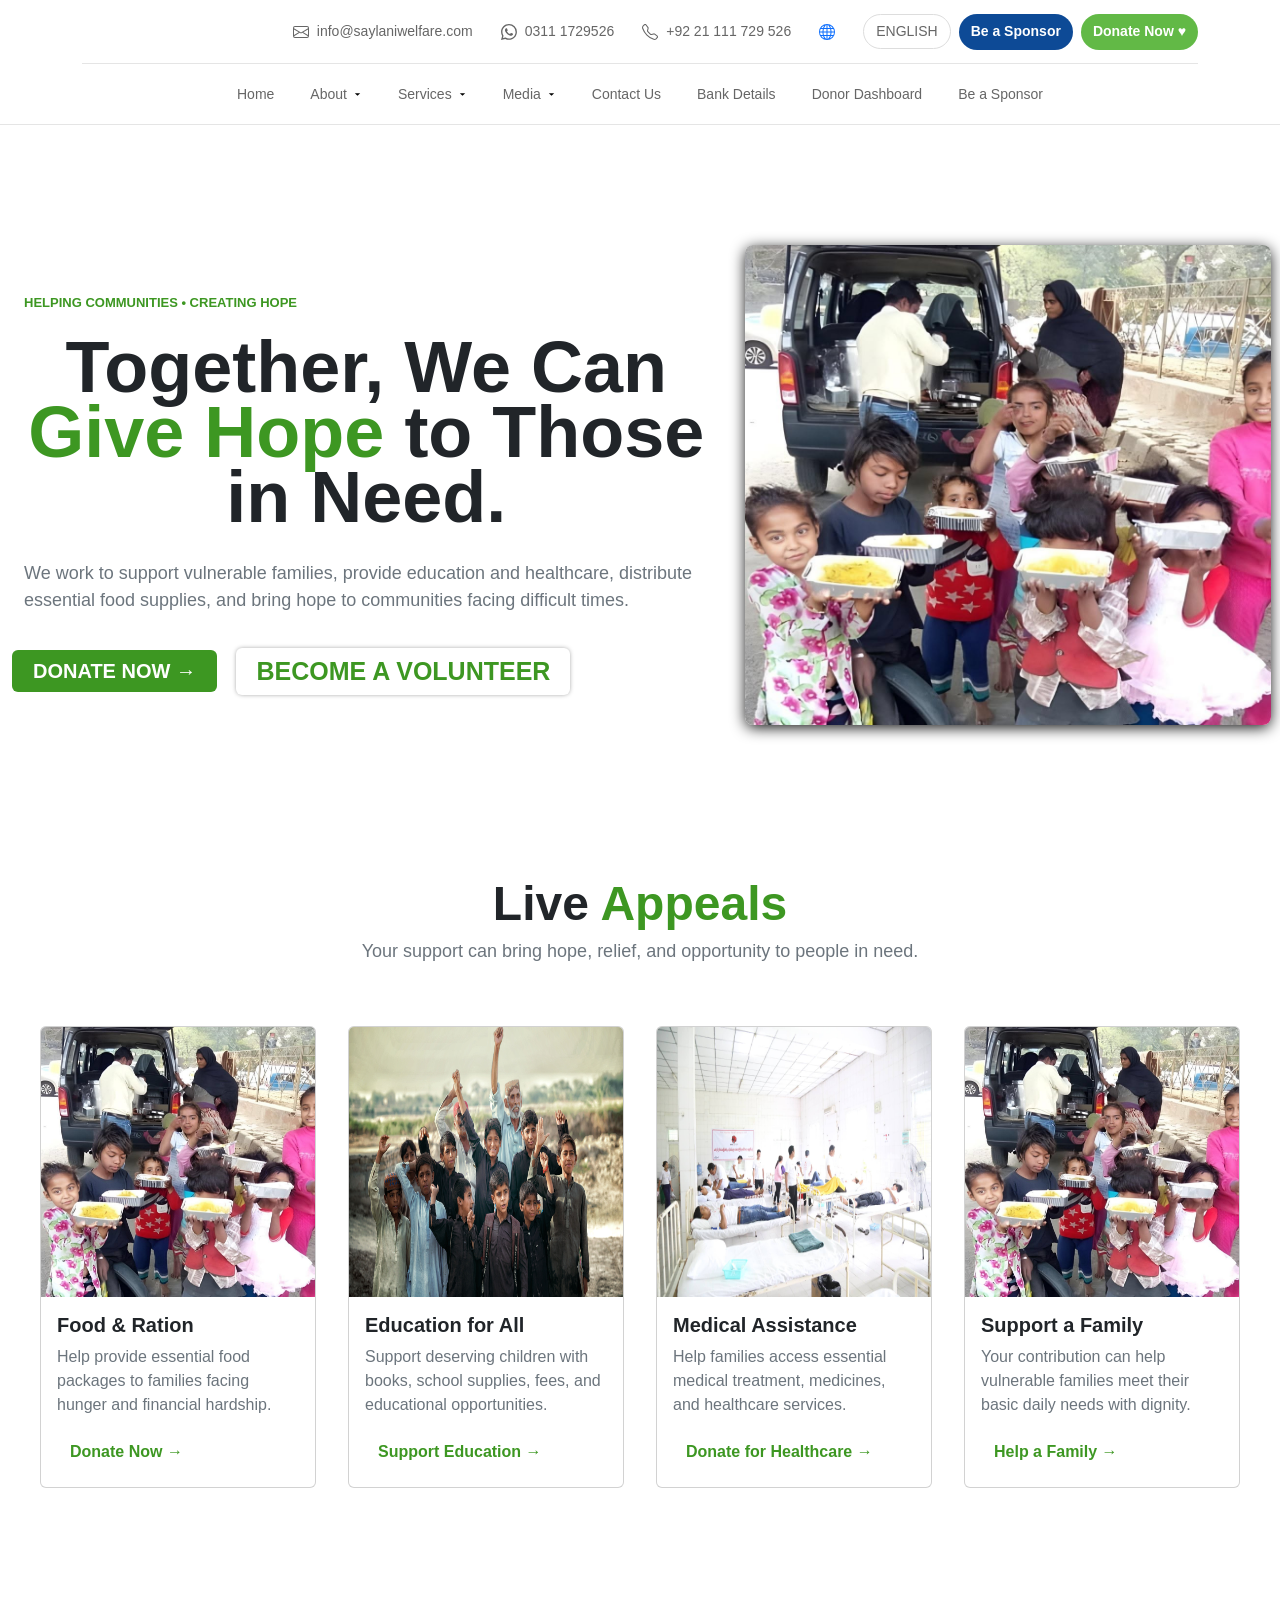
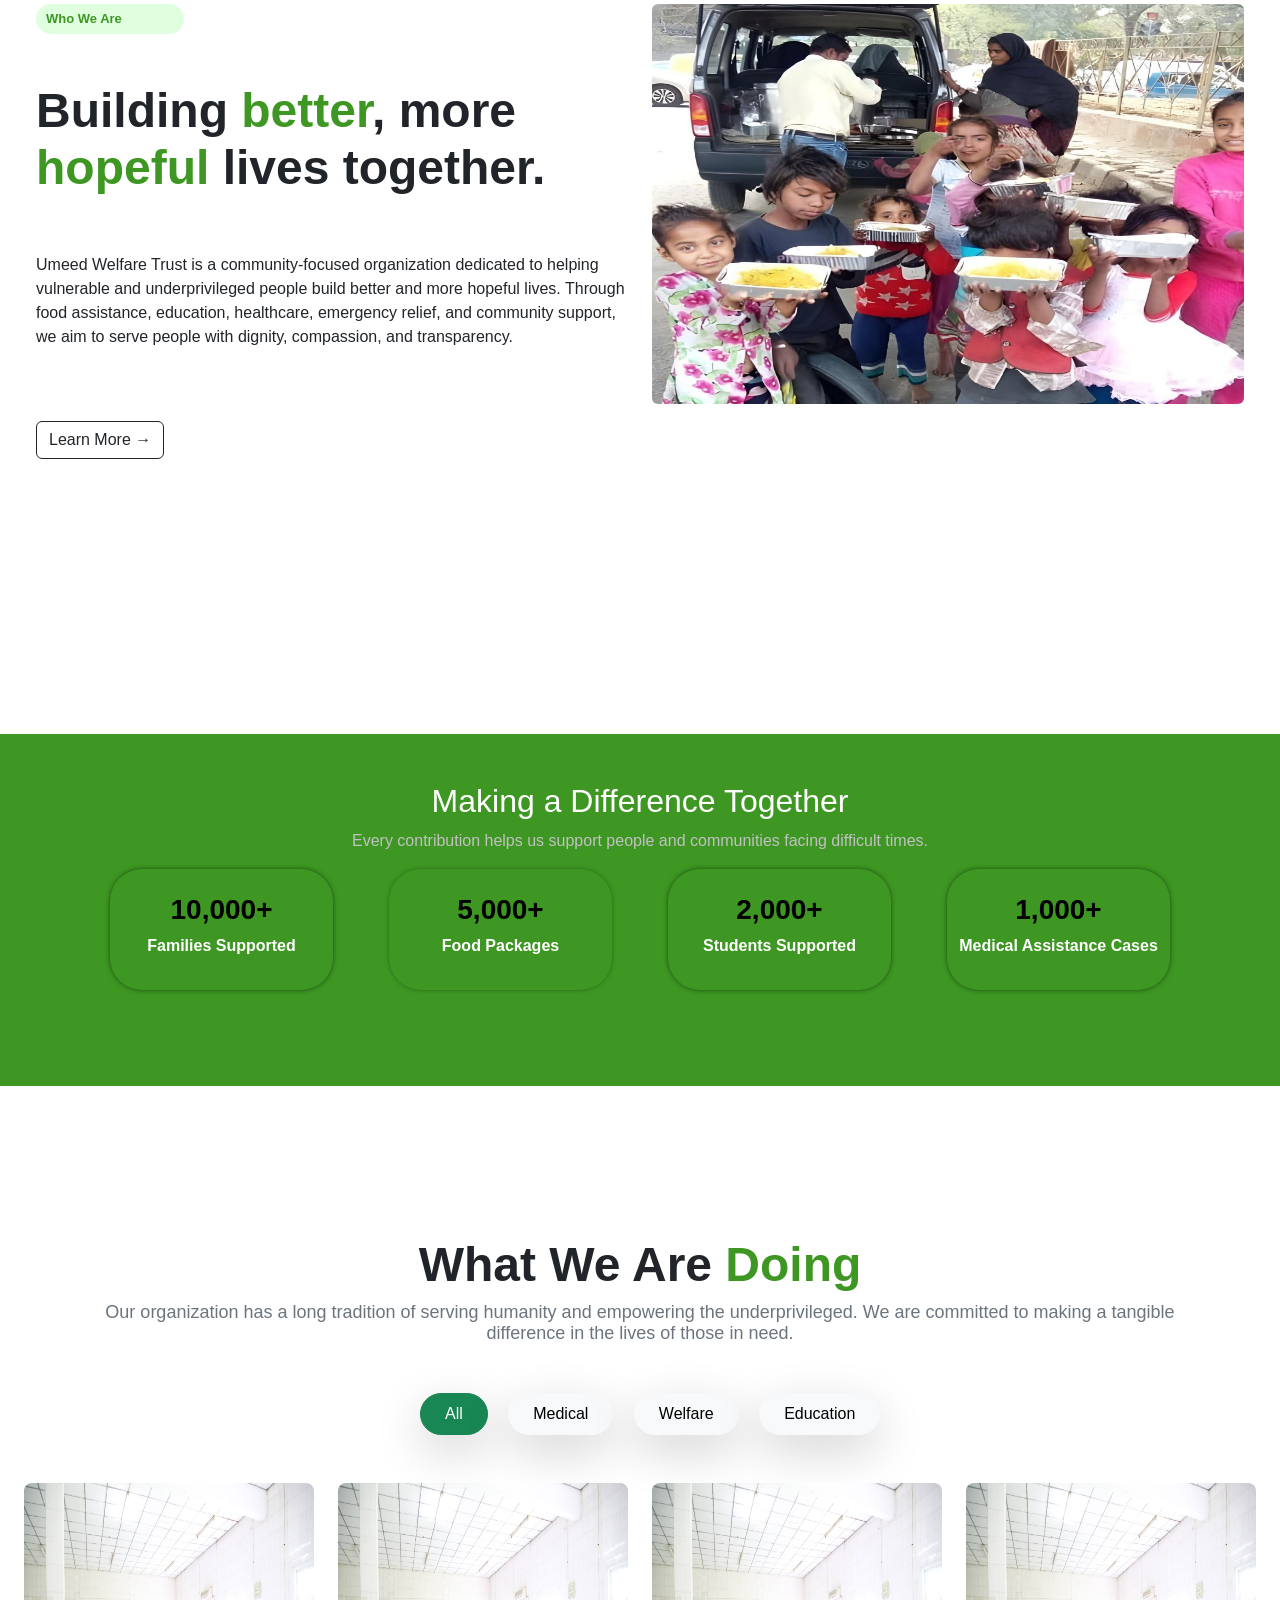
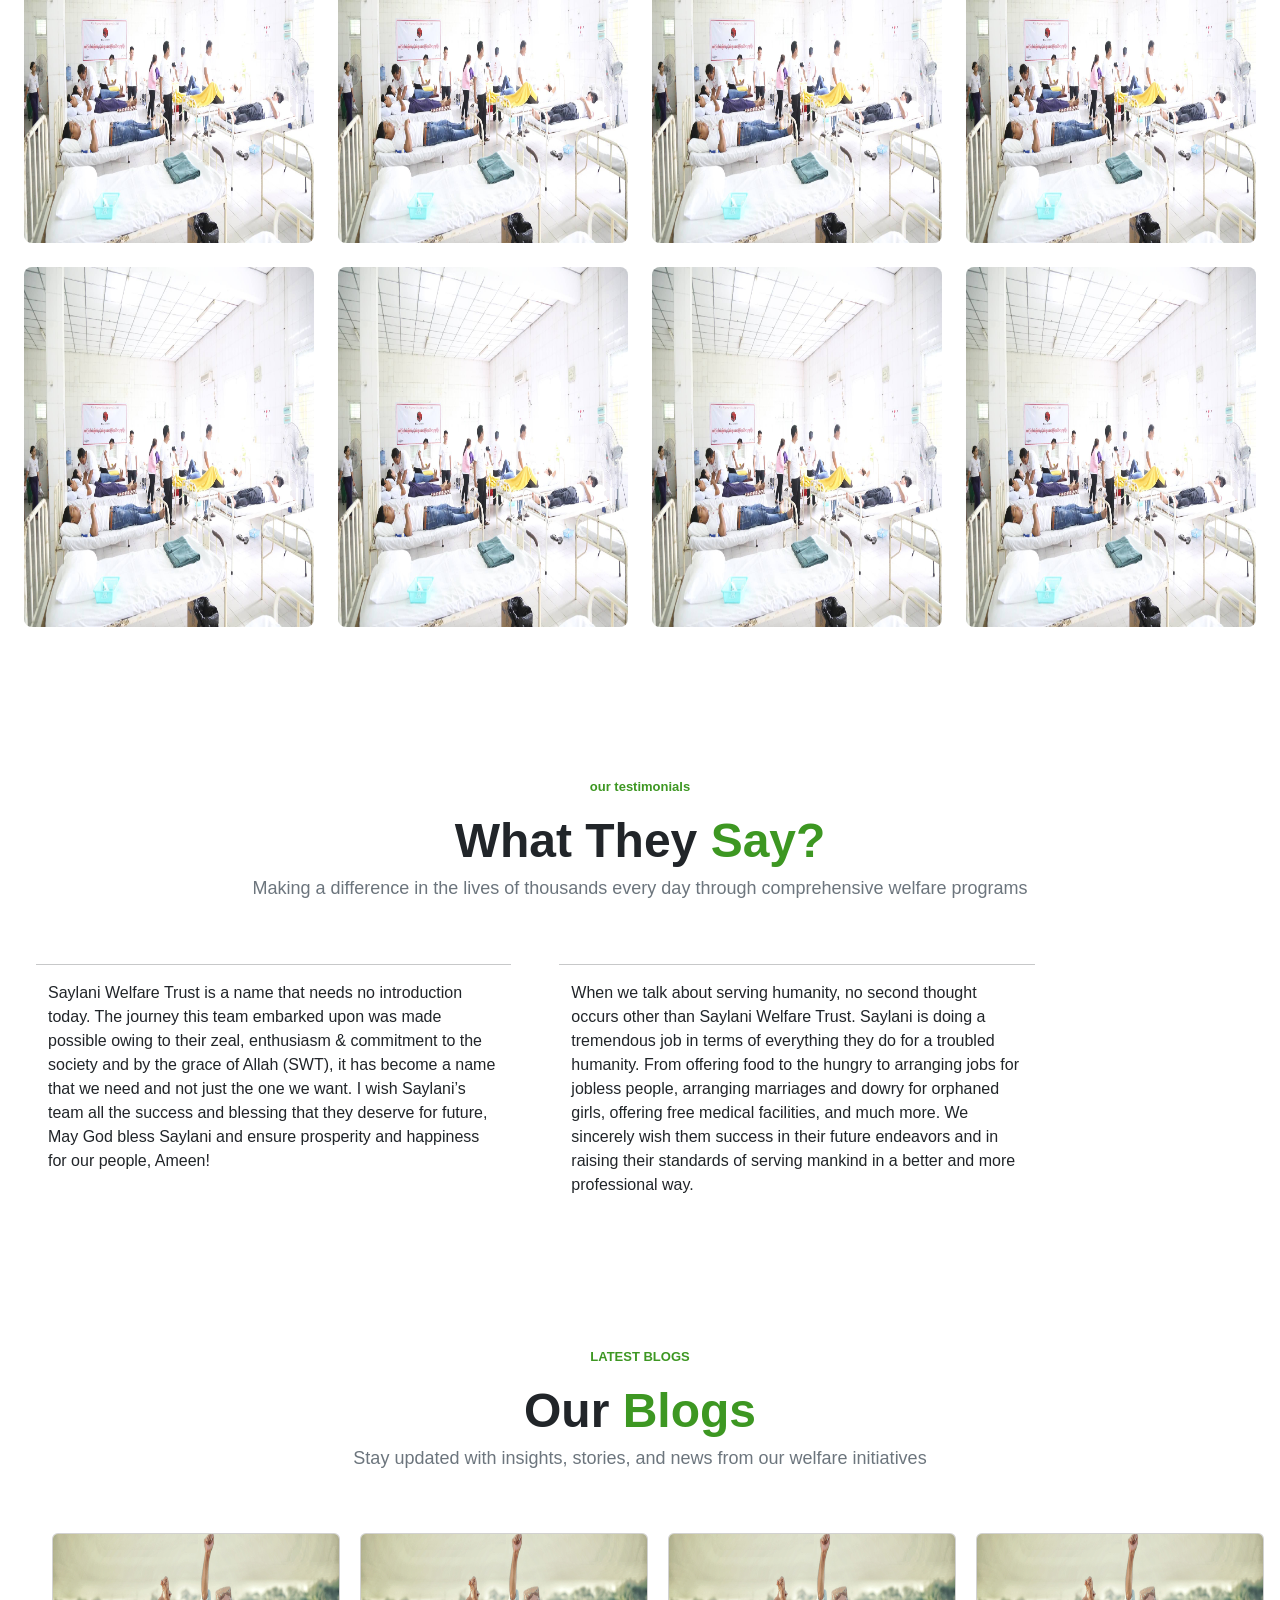
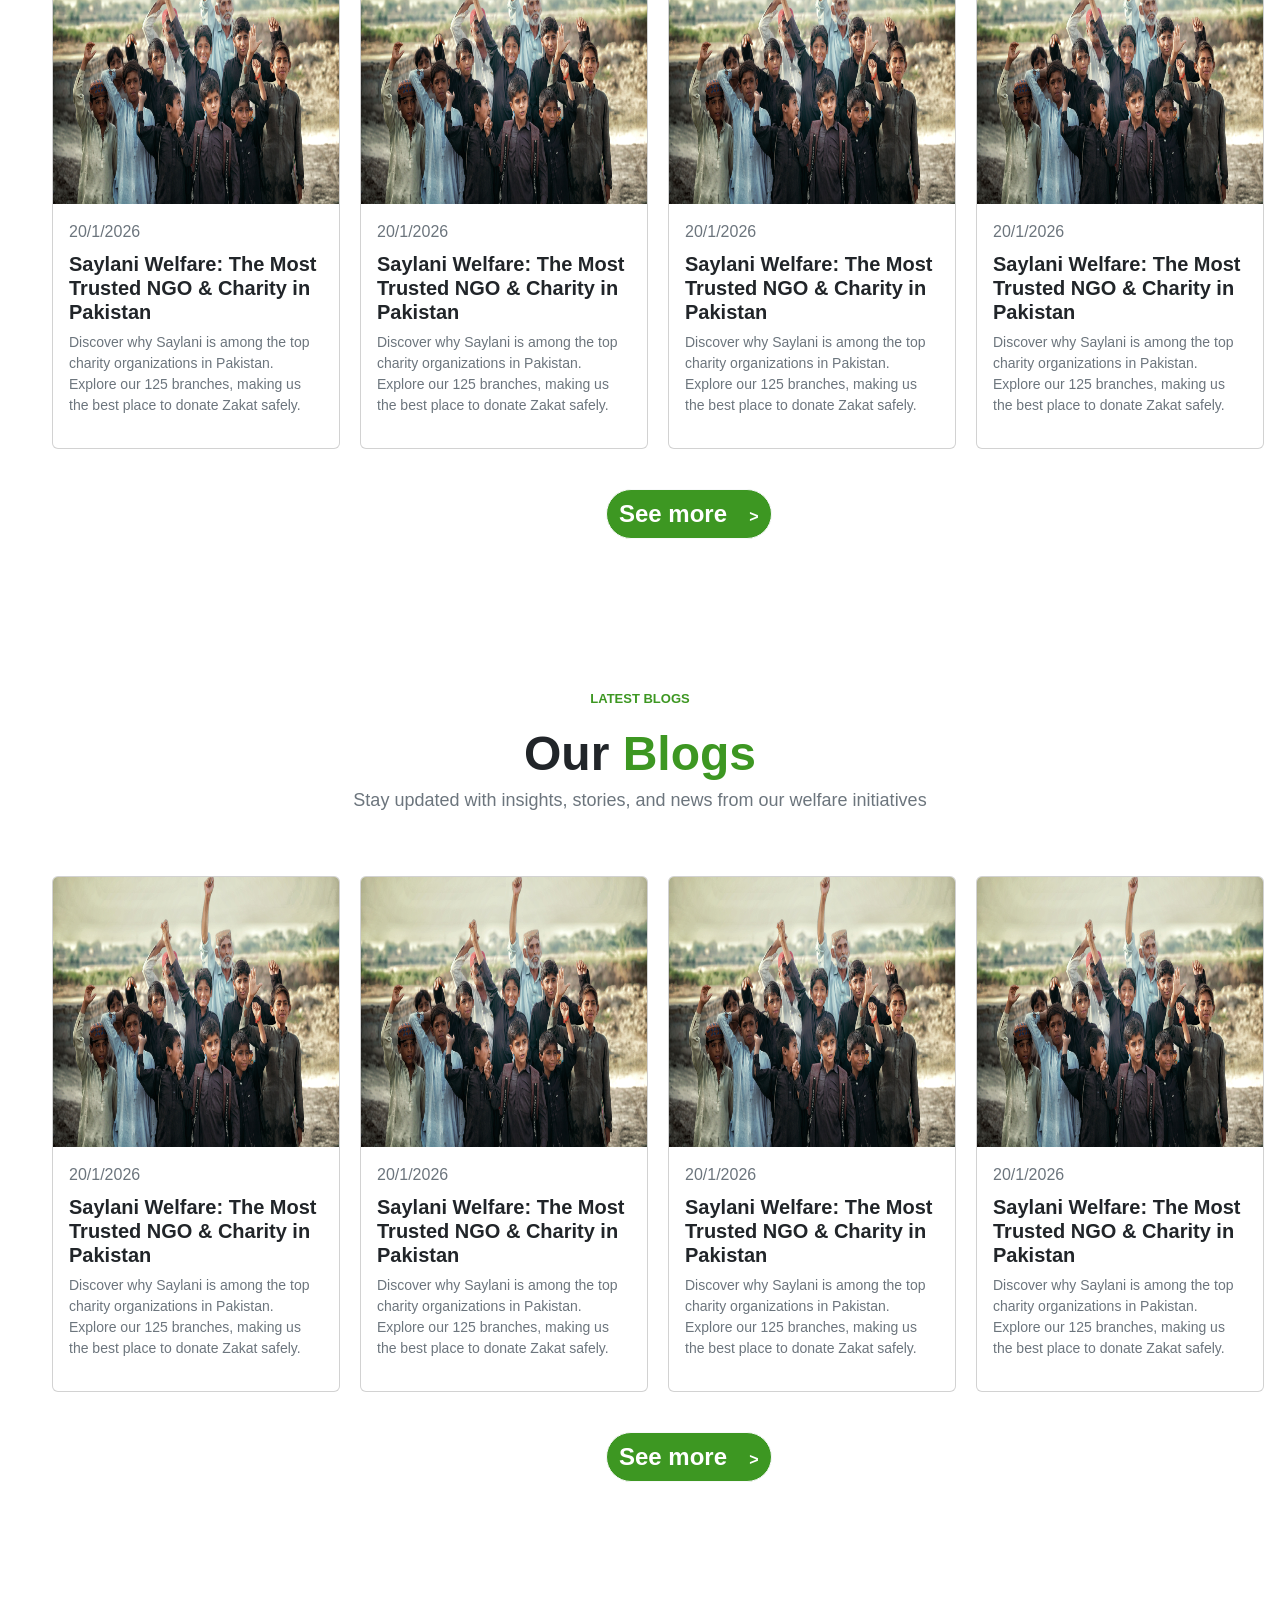
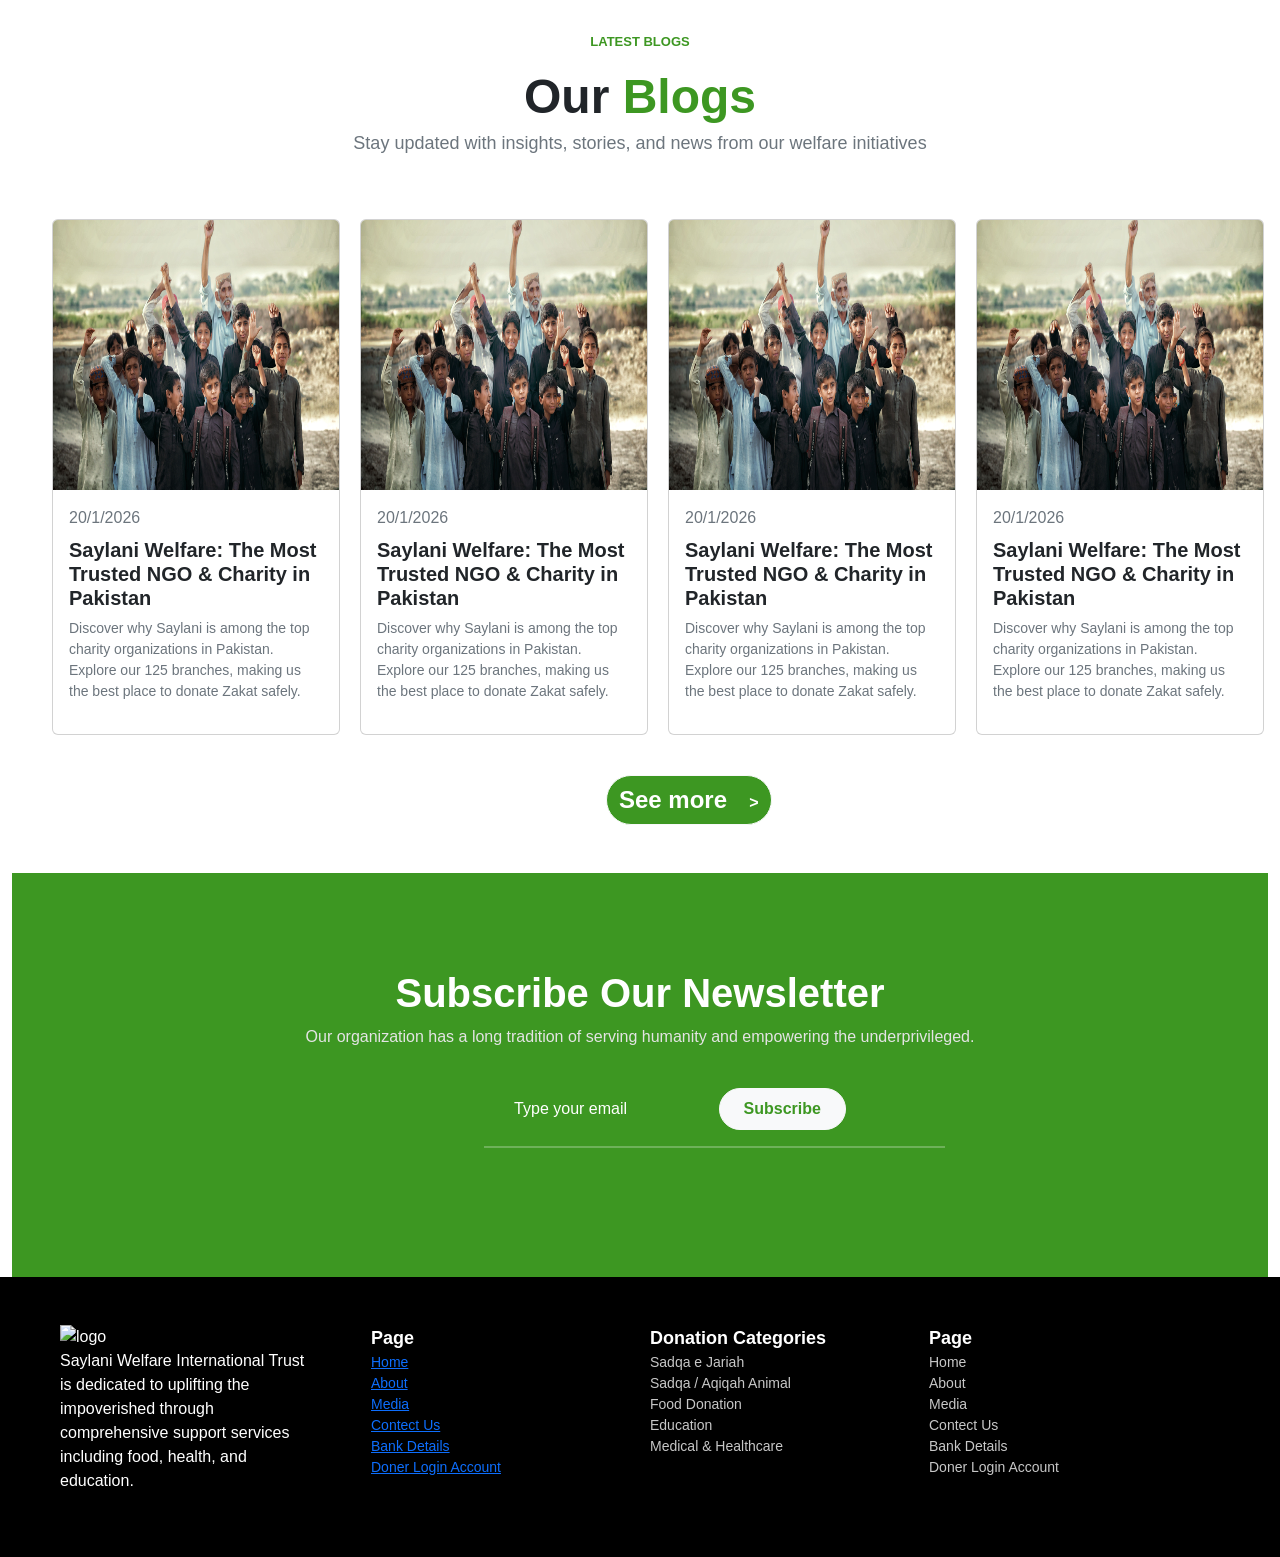
==== commit 8adf891f: "add my task" ====
--- a/index.html
+++ b/index.html
@@ -211,6 +211,9 @@
         <span class="item"> <svg xmlns="http://www.w3.org/2000/svg" width="16" height="16" fill="currentColor" class="bi bi-telephone" viewBox="0 0 16 16">
   <path d="M3.654 1.328a.678.678 0 0 0-1.015-.063L1.605 2.3c-.483.484-.661 1.169-.45 1.77a17.6 17.6 0 0 0 4.168 6.608 17.6 17.6 0 0 0 6.608 4.168c.601.211 1.286.033 1.77-.45l1.034-1.034a.678.678 0 0 0-.063-1.015l-2.307-1.794a.68.68 0 0 0-.58-.122l-2.19.547a1.75 1.75 0 0 1-1.657-.459L5.482 8.062a1.75 1.75 0 0 1-.46-1.657l.548-2.19a.68.68 0 0 0-.122-.58zM1.884.511a1.745 1.745 0 0 1 2.612.163L6.29 2.98c.329.423.445.974.315 1.494l-.547 2.19a.68.68 0 0 0 .178.643l2.457 2.457a.68.68 0 0 0 .644.178l2.189-.547a1.75 1.75 0 0 1 1.494.315l2.306 1.794c.829.645.905 1.87.163 2.611l-1.034 1.034c-.74.74-1.846 1.065-2.877.702a18.6 18.6 0 0 1-7.01-4.42 18.6 18.6 0 0 1-4.42-7.009c-.362-1.03-.037-2.137.703-2.877z"/>
 </svg>+92 21 111 729 526</span>
+<a href="@"><svg xmlns="http://www.w3.org/2000/svg" width="16" height="16" fill="currentColor" class="bi bi-globe" viewBox="0 0 16 16">
+  <path d="M0 8a8 8 0 1 1 16 0A8 8 0 0 1 0 8m7.5-6.923c-.67.204-1.335.82-1.887 1.855A8 8 0 0 0 5.145 4H7.5zM4.09 4a9.3 9.3 0 0 1 .64-1.539 7 7 0 0 1 .597-.933A7.03 7.03 0 0 0 2.255 4zm-.582 3.5c.03-.877.138-1.718.312-2.5H1.674a7 7 0 0 0-.656 2.5zM4.847 5a12.5 12.5 0 0 0-.338 2.5H7.5V5zM8.5 5v2.5h2.99a12.5 12.5 0 0 0-.337-2.5zM4.51 8.5a12.5 12.5 0 0 0 .337 2.5H7.5V8.5zm3.99 0V11h2.653c.187-.765.306-1.608.338-2.5zM5.145 12q.208.58.468 1.068c.552 1.035 1.218 1.65 1.887 1.855V12zm.182 2.472a7 7 0 0 1-.597-.933A9.3 9.3 0 0 1 4.09 12H2.255a7 7 0 0 0 3.072 2.472M3.82 11a13.7 13.7 0 0 1-.312-2.5h-2.49c.062.89.291 1.733.656 2.5zm6.853 3.472A7 7 0 0 0 13.745 12H11.91a9.3 9.3 0 0 1-.64 1.539 7 7 0 0 1-.597.933M8.5 12v2.923c.67-.204 1.335-.82 1.887-1.855q.26-.487.468-1.068zm3.68-1h2.146c.365-.767.594-1.61.656-2.5h-2.49a13.7 13.7 0 0 1-.312 2.5m2.802-3.5a7 7 0 0 0-.656-2.5H12.18c.174.782.282 1.623.312 2.5zM11.27 2.461c.247.464.462.98.64 1.539h1.835a7 7 0 0 0-3.072-2.472c.218.284.418.598.597.933M10.855 4a8 8 0 0 0-.468-1.068C9.835 1.897 9.17 1.282 8.5 1.077V4z"/>
+</svg></a>
         <span class="item">
           <span class="lang">ENGLISH </span>
 
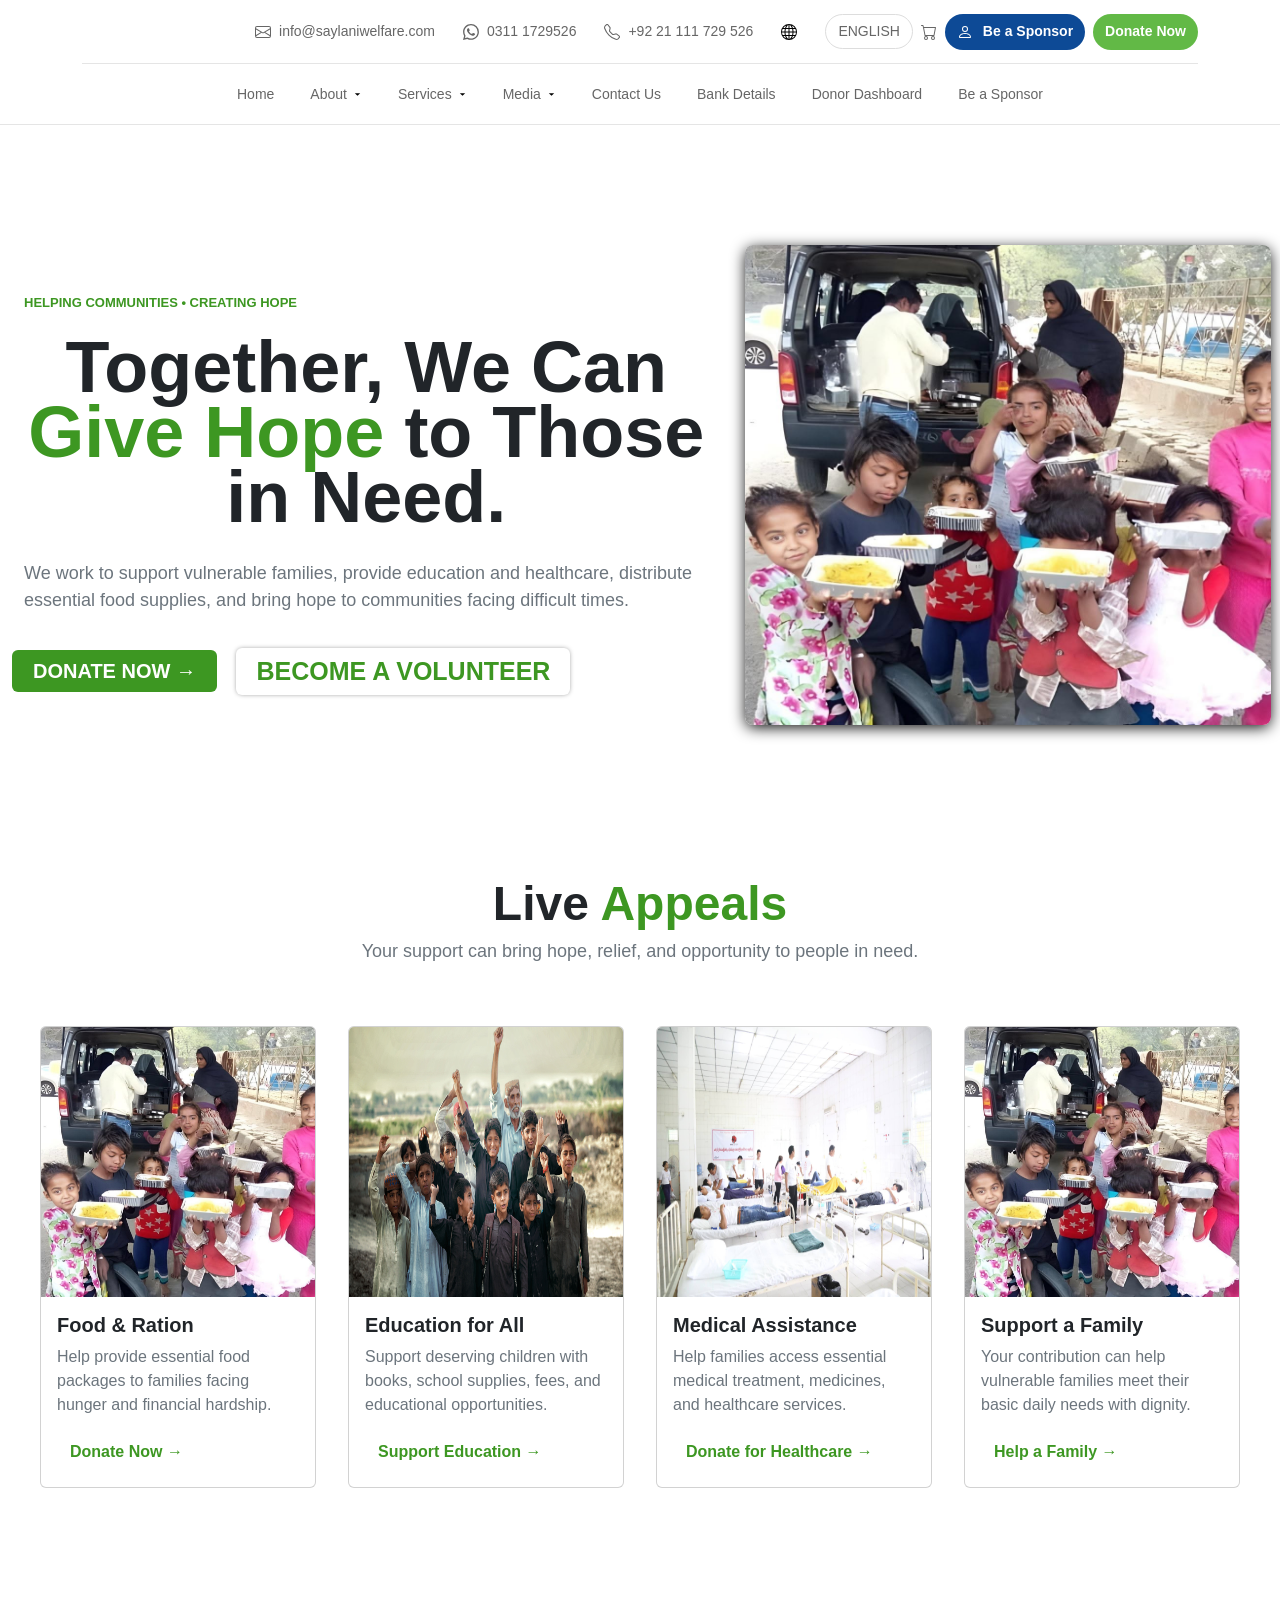
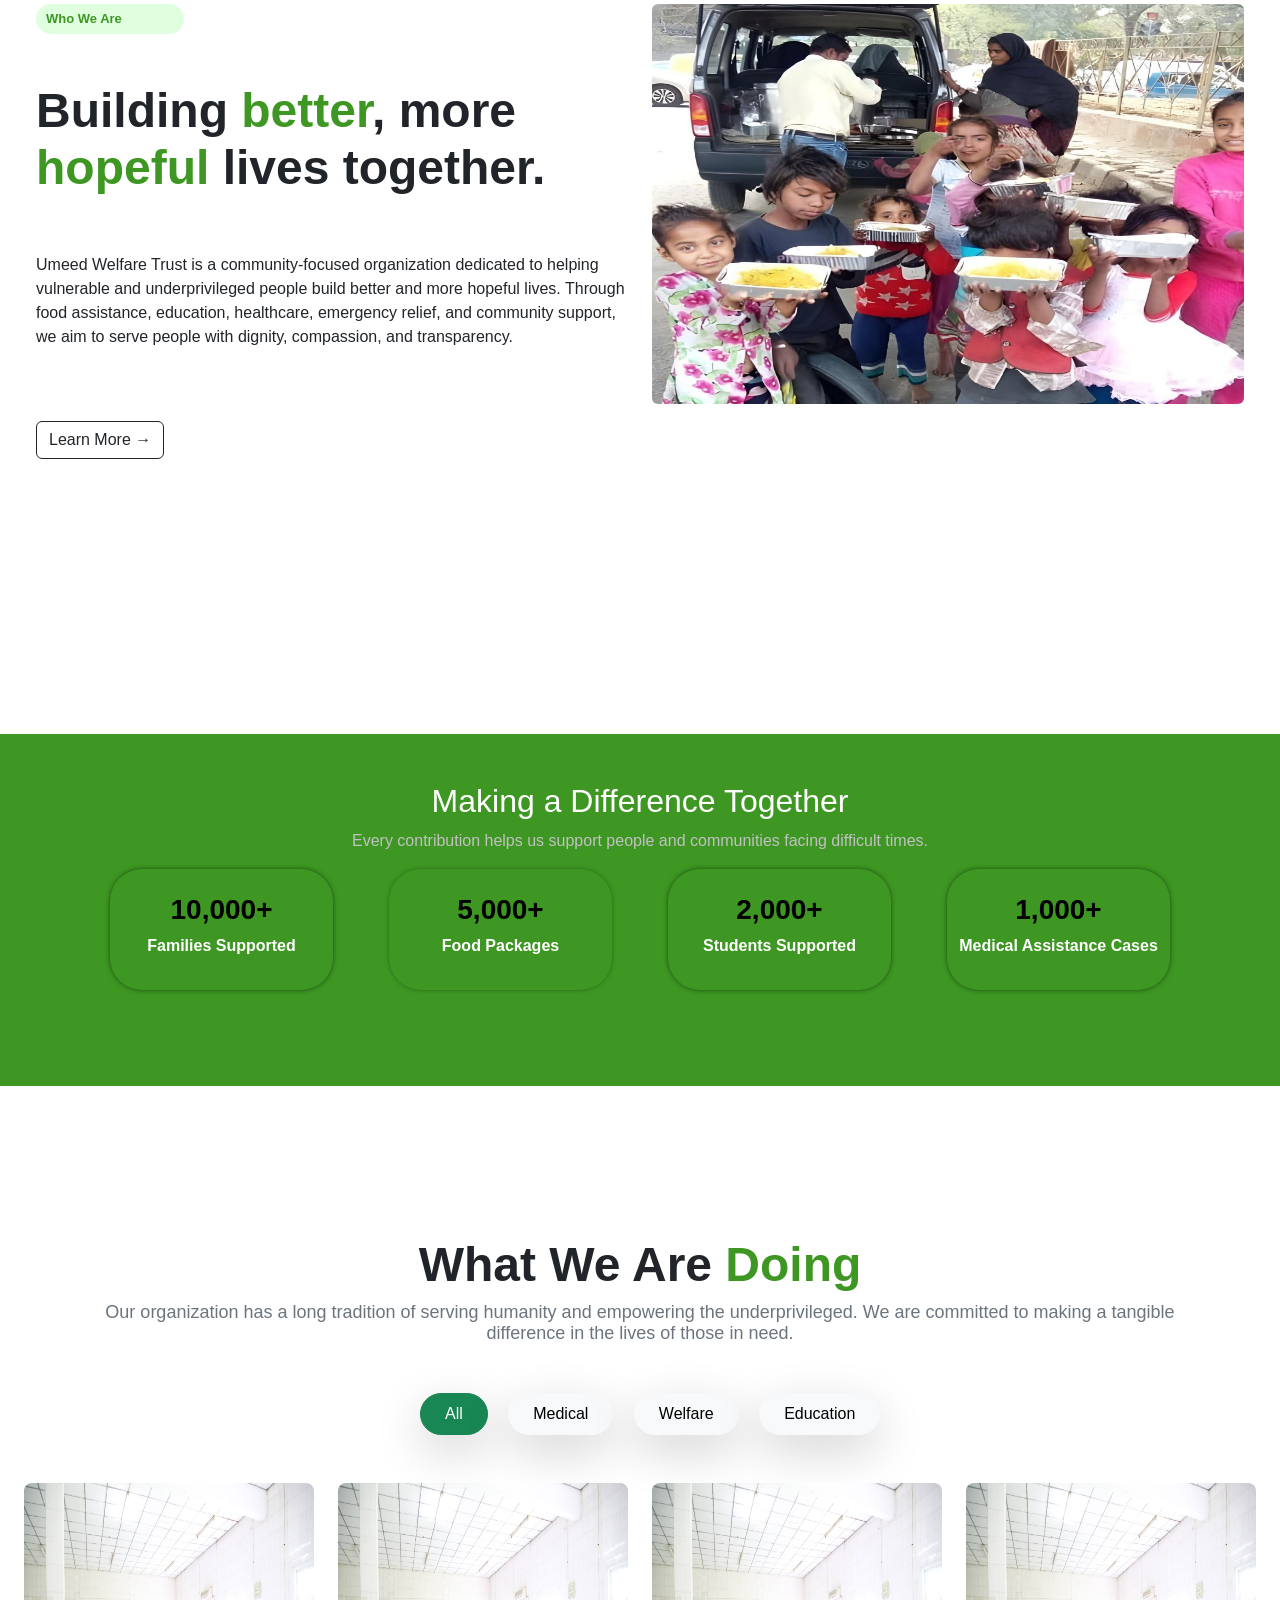
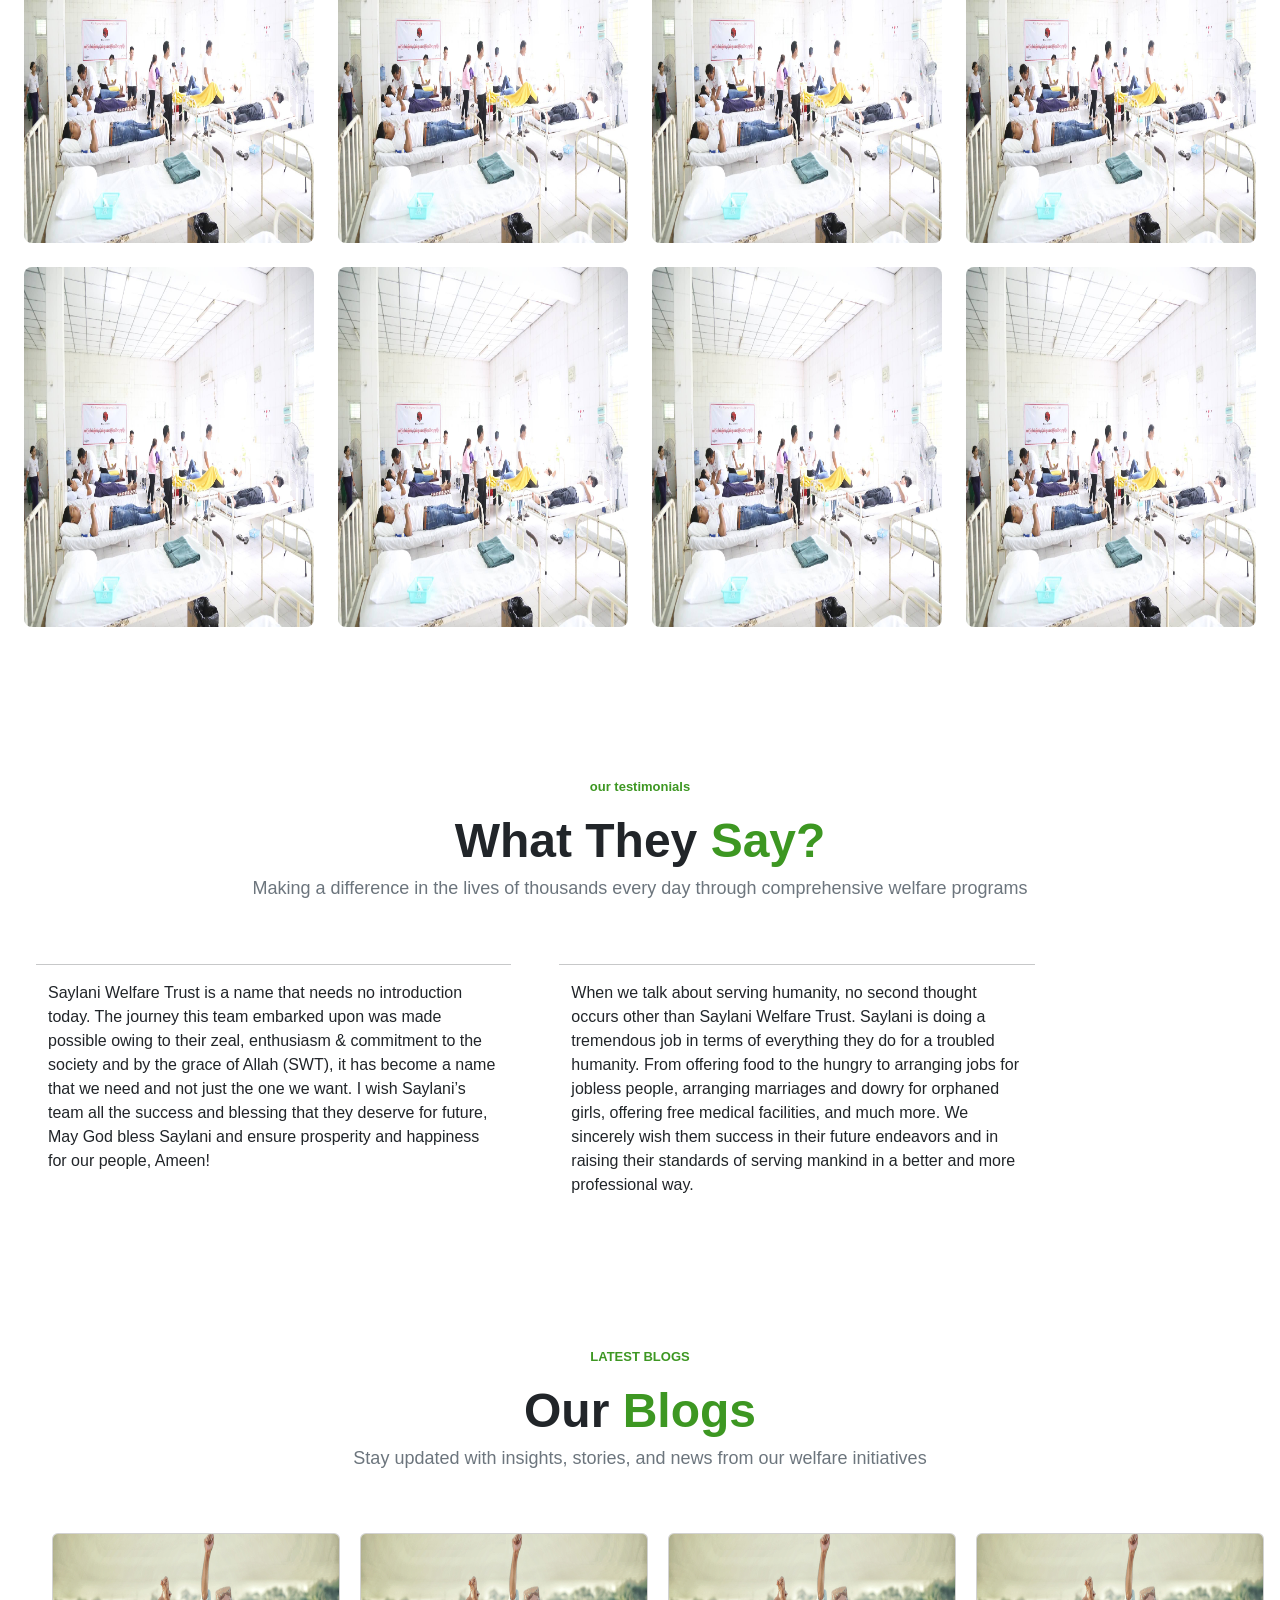
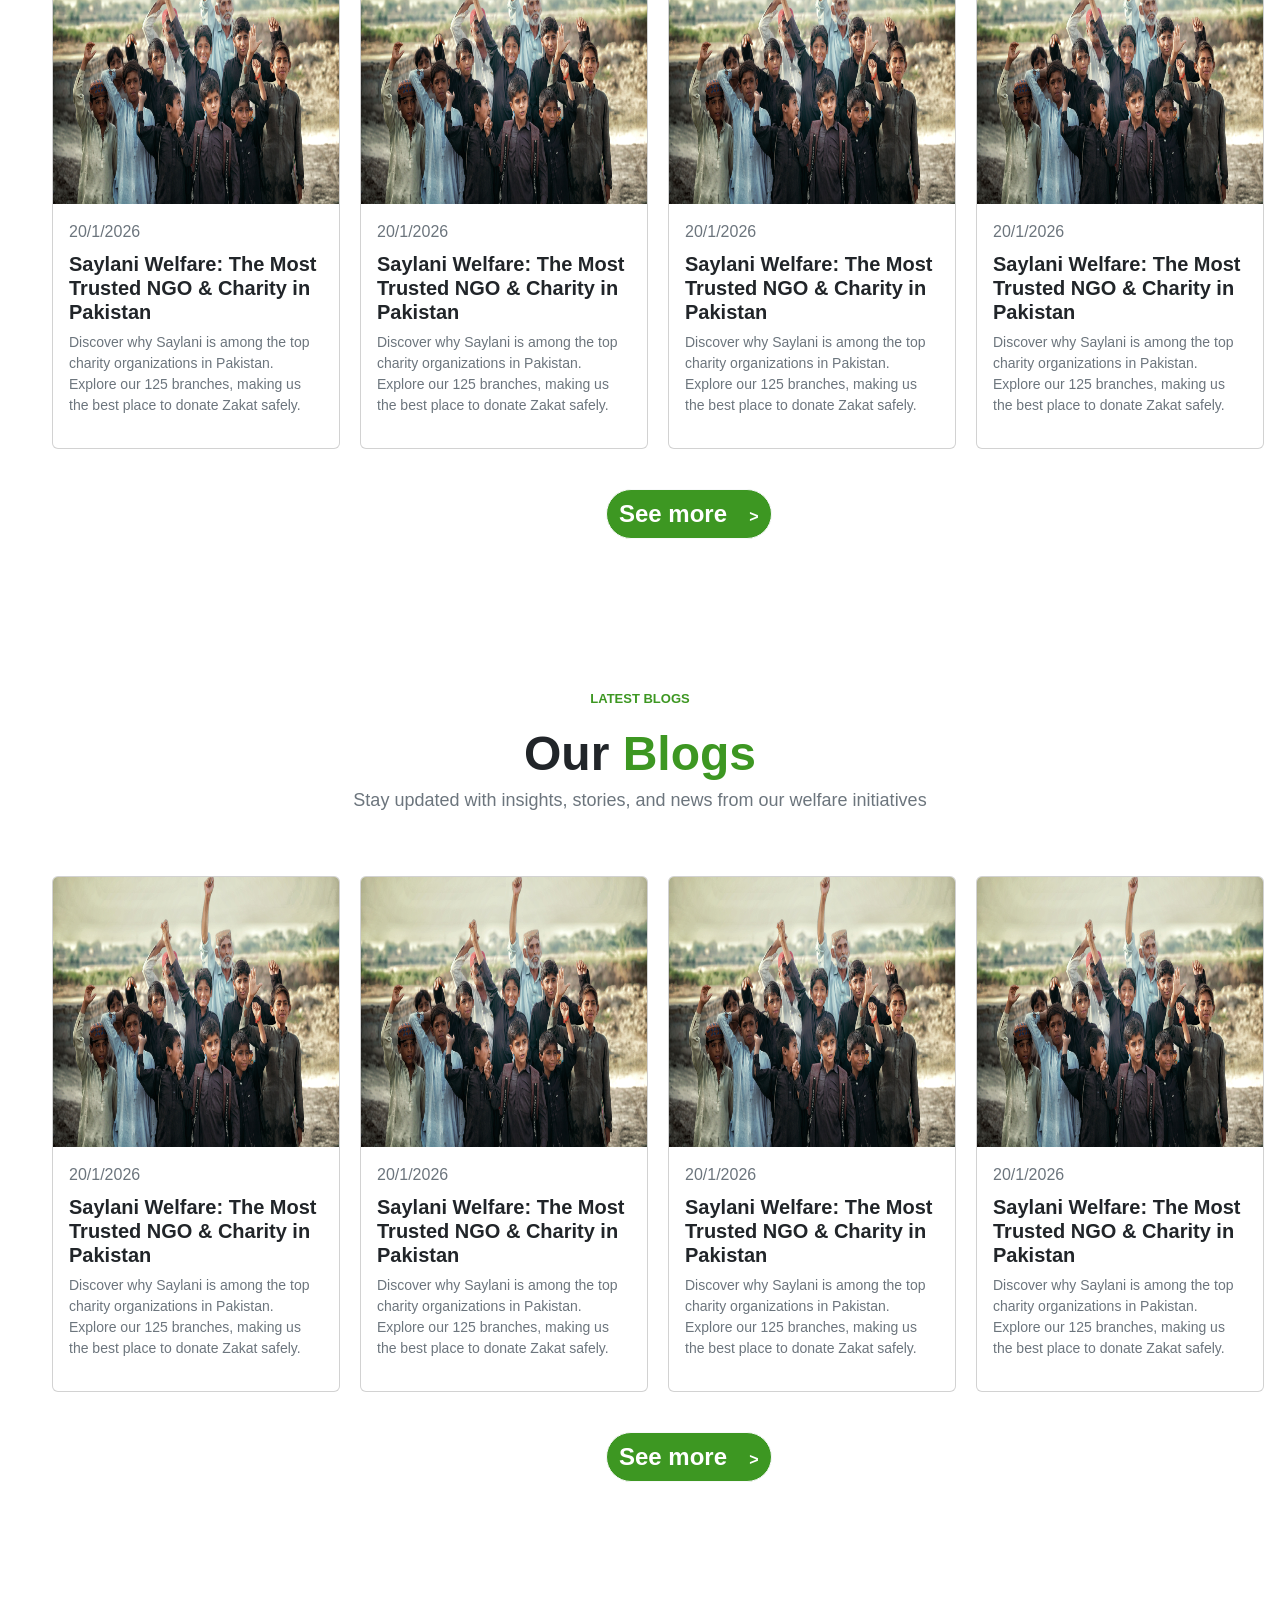
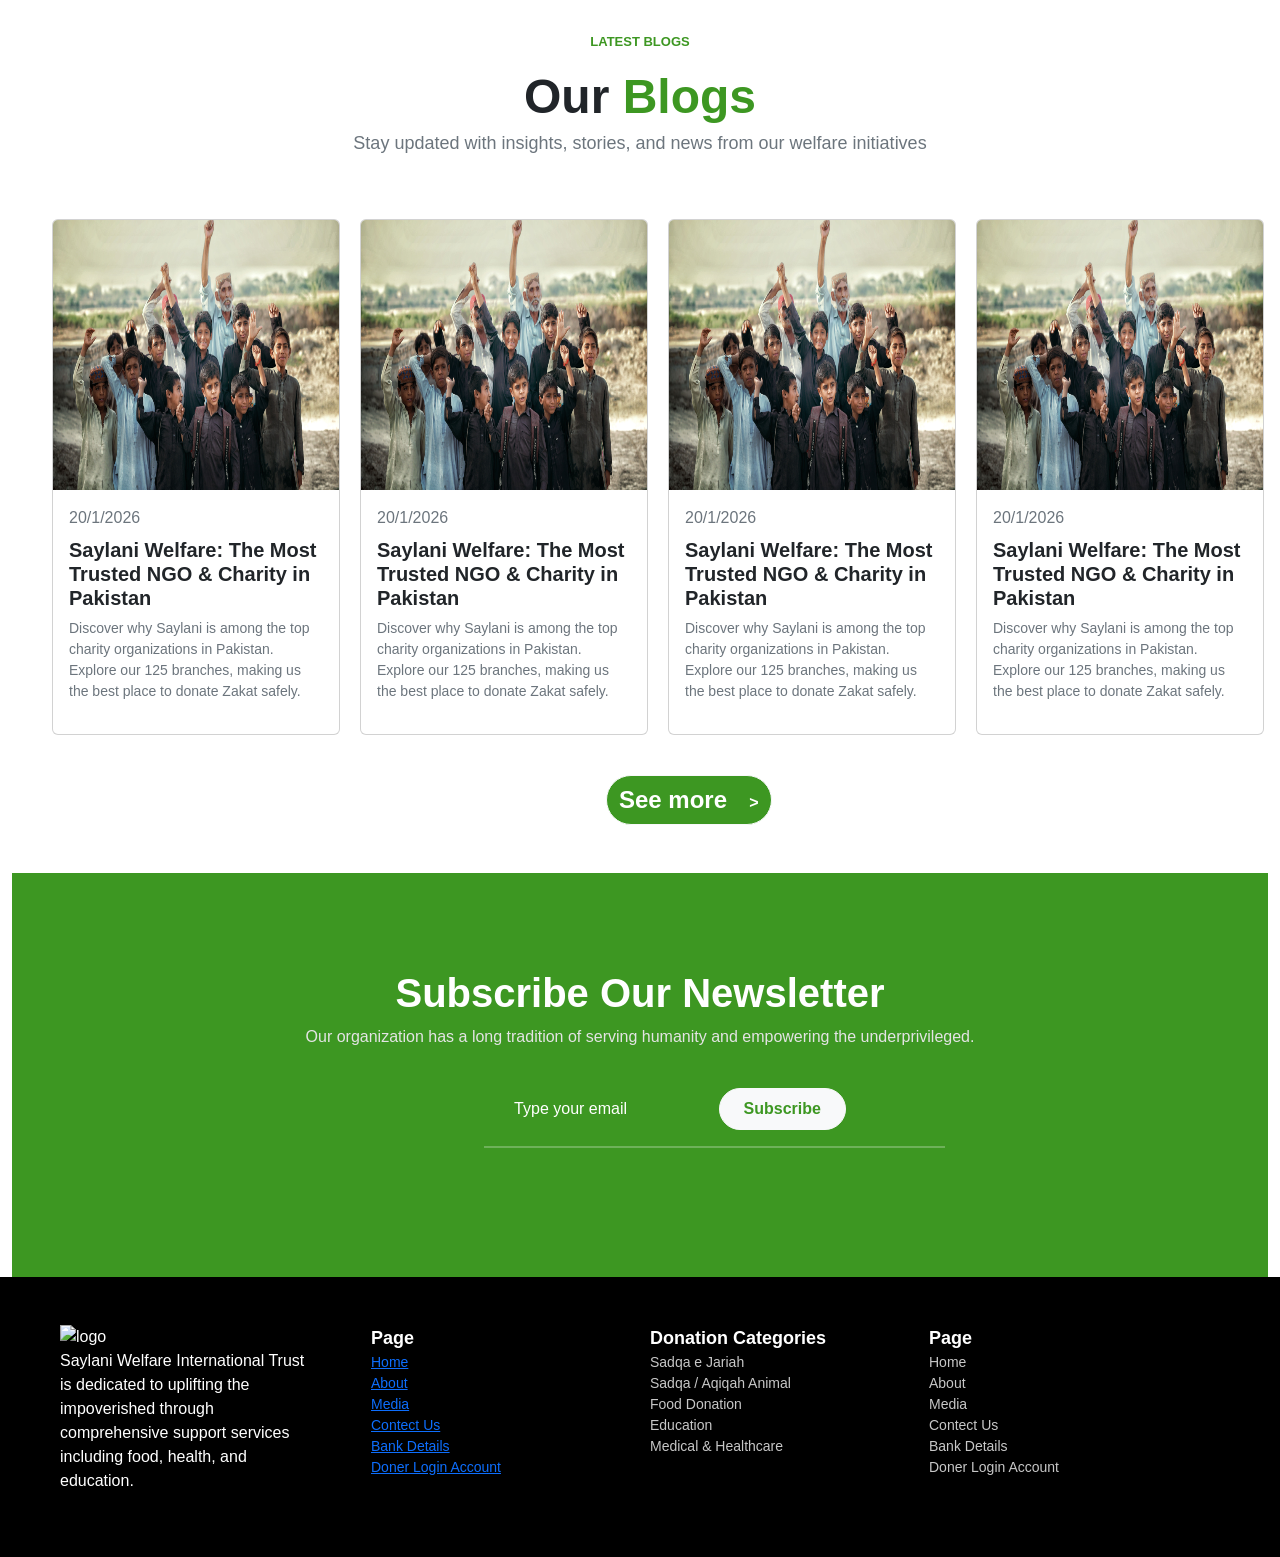
==== commit a2392882: "add my task" ====
--- a/index.html
+++ b/index.html
@@ -211,14 +211,22 @@
         <span class="item"> <svg xmlns="http://www.w3.org/2000/svg" width="16" height="16" fill="currentColor" class="bi bi-telephone" viewBox="0 0 16 16">
   <path d="M3.654 1.328a.678.678 0 0 0-1.015-.063L1.605 2.3c-.483.484-.661 1.169-.45 1.77a17.6 17.6 0 0 0 4.168 6.608 17.6 17.6 0 0 0 6.608 4.168c.601.211 1.286.033 1.77-.45l1.034-1.034a.678.678 0 0 0-.063-1.015l-2.307-1.794a.68.68 0 0 0-.58-.122l-2.19.547a1.75 1.75 0 0 1-1.657-.459L5.482 8.062a1.75 1.75 0 0 1-.46-1.657l.548-2.19a.68.68 0 0 0-.122-.58zM1.884.511a1.745 1.745 0 0 1 2.612.163L6.29 2.98c.329.423.445.974.315 1.494l-.547 2.19a.68.68 0 0 0 .178.643l2.457 2.457a.68.68 0 0 0 .644.178l2.189-.547a1.75 1.75 0 0 1 1.494.315l2.306 1.794c.829.645.905 1.87.163 2.611l-1.034 1.034c-.74.74-1.846 1.065-2.877.702a18.6 18.6 0 0 1-7.01-4.42 18.6 18.6 0 0 1-4.42-7.009c-.362-1.03-.037-2.137.703-2.877z"/>
 </svg>+92 21 111 729 526</span>
-<a href="@"><svg xmlns="http://www.w3.org/2000/svg" width="16" height="16" fill="currentColor" class="bi bi-globe" viewBox="0 0 16 16">
+<a href="@" class="text-decoration-none text-black"><svg xmlns="http://www.w3.org/2000/svg" width="16" height="16" fill="currentColor" class="bi bi-globe" viewBox="0 0 16 16">
   <path d="M0 8a8 8 0 1 1 16 0A8 8 0 0 1 0 8m7.5-6.923c-.67.204-1.335.82-1.887 1.855A8 8 0 0 0 5.145 4H7.5zM4.09 4a9.3 9.3 0 0 1 .64-1.539 7 7 0 0 1 .597-.933A7.03 7.03 0 0 0 2.255 4zm-.582 3.5c.03-.877.138-1.718.312-2.5H1.674a7 7 0 0 0-.656 2.5zM4.847 5a12.5 12.5 0 0 0-.338 2.5H7.5V5zM8.5 5v2.5h2.99a12.5 12.5 0 0 0-.337-2.5zM4.51 8.5a12.5 12.5 0 0 0 .337 2.5H7.5V8.5zm3.99 0V11h2.653c.187-.765.306-1.608.338-2.5zM5.145 12q.208.58.468 1.068c.552 1.035 1.218 1.65 1.887 1.855V12zm.182 2.472a7 7 0 0 1-.597-.933A9.3 9.3 0 0 1 4.09 12H2.255a7 7 0 0 0 3.072 2.472M3.82 11a13.7 13.7 0 0 1-.312-2.5h-2.49c.062.89.291 1.733.656 2.5zm6.853 3.472A7 7 0 0 0 13.745 12H11.91a9.3 9.3 0 0 1-.64 1.539 7 7 0 0 1-.597.933M8.5 12v2.923c.67-.204 1.335-.82 1.887-1.855q.26-.487.468-1.068zm3.68-1h2.146c.365-.767.594-1.61.656-2.5h-2.49a13.7 13.7 0 0 1-.312 2.5m2.802-3.5a7 7 0 0 0-.656-2.5H12.18c.174.782.282 1.623.312 2.5zM11.27 2.461c.247.464.462.98.64 1.539h1.835a7 7 0 0 0-3.072-2.472c.218.284.418.598.597.933M10.855 4a8 8 0 0 0-.468-1.068C9.835 1.897 9.17 1.282 8.5 1.077V4z"/>
 </svg></a>
         <span class="item">
           <span class="lang">ENGLISH </span>
 
-          <a class="btn-pill btn-blue" href="#">Be a Sponsor</a>
-          <a class="btn-pill btn-green" href="#">Donate Now &hearts;</a>
+
+          <div class="shoping fw-bold">
+            <svg xmlns="http://www.w3.org/2000/svg" width="16" height="16" fill="currentColor" class="bi bi-cart" viewBox="0 0 16 16">
+  <path d="M0 1.5A.5.5 0 0 1 .5 1H2a.5.5 0 0 1 .485.379L2.89 3H14.5a.5.5 0 0 1 .491.592l-1.5 8A.5.5 0 0 1 13 12H4a.5.5 0 0 1-.491-.408L2.01 3.607 1.61 2H.5a.5.5 0 0 1-.5-.5M3.102 4l1.313 7h8.17l1.313-7zM5 12a2 2 0 1 0 0 4 2 2 0 0 0 0-4m7 0a2 2 0 1 0 0 4 2 2 0 0 0 0-4m-7 1a1 1 0 1 1 0 2 1 1 0 0 1 0-2m7 0a1 1 0 1 1 0 2 1 1 0 0 1 0-2"/>
+</svg>
+          </div>
+          <a class="btn-pill btn-blue" href="#"> <svg xmlns="http://www.w3.org/2000/svg" width="16" height="16" fill="currentColor" class="bi bi-person" viewBox="0 0 16 16">
+  <path d="M8 8a3 3 0 1 0 0-6 3 3 0 0 0 0 6m2-3a2 2 0 1 1-4 0 2 2 0 0 1 4 0m4 8c0 1-1 1-1 1H3s-1 0-1-1 1-4 6-4 6 3 6 4m-1-.004c-.001-.246-.154-.986-.832-1.664C11.516 10.68 10.289 10 8 10s-3.516.68-4.168 1.332c-.678.678-.83 1.418-.832 1.664z"/>
+</svg>Be a Sponsor</a>
+          <a class="btn-pill btn-green" href="#">Donate Now </a>
       </div>
       <nav>
         <a href="#">Home</a>
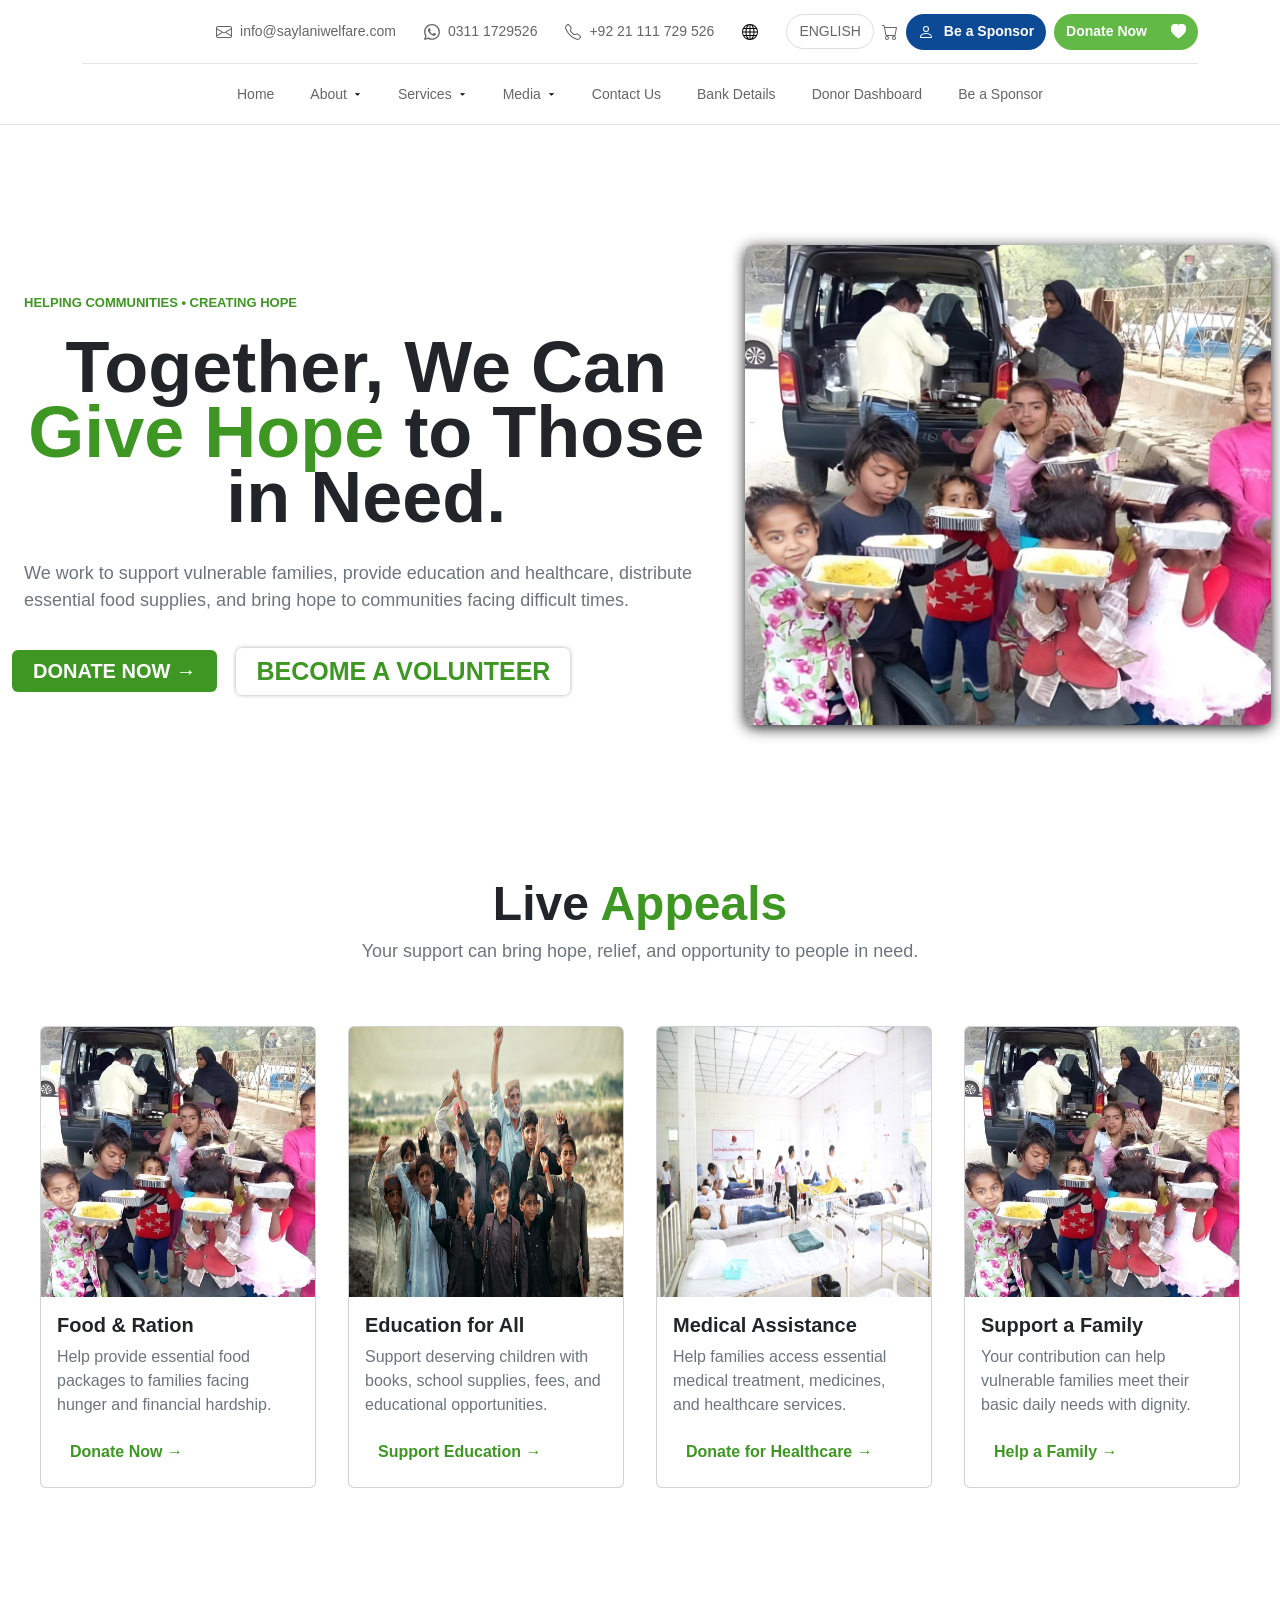
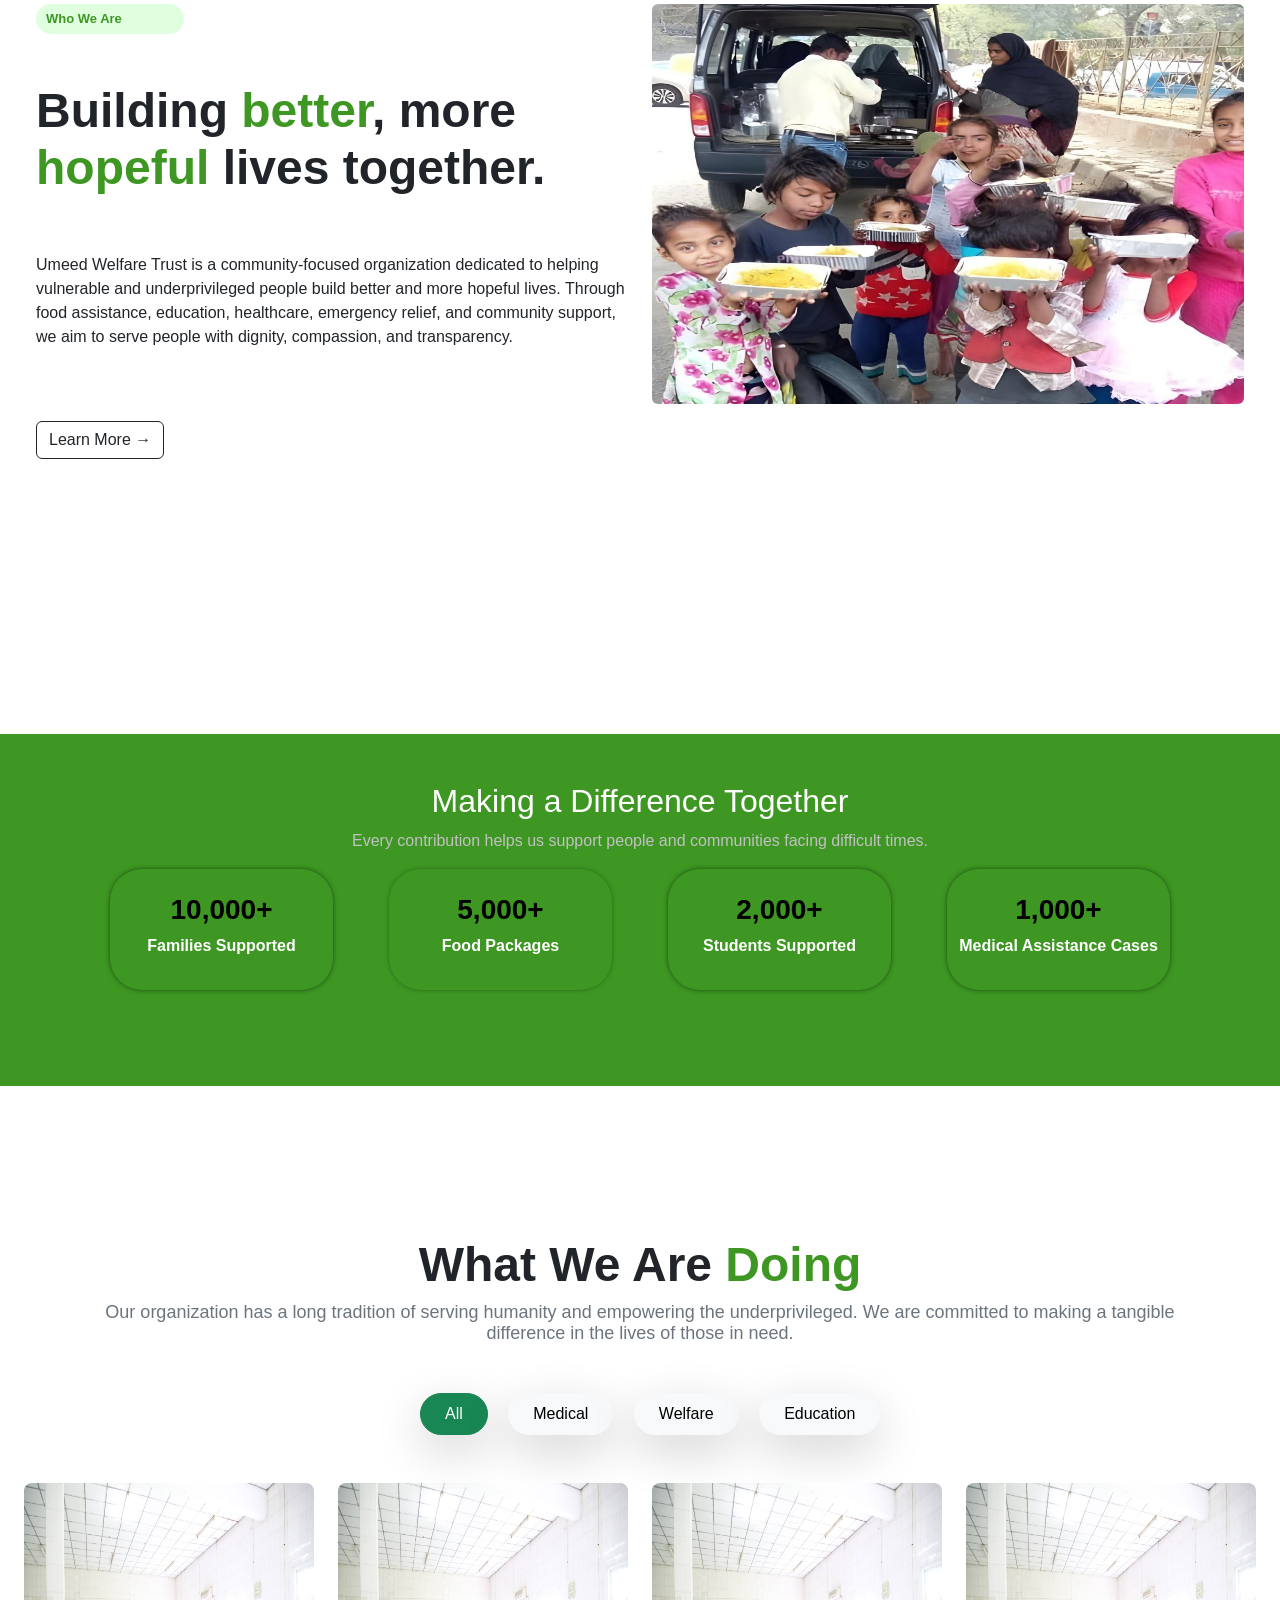
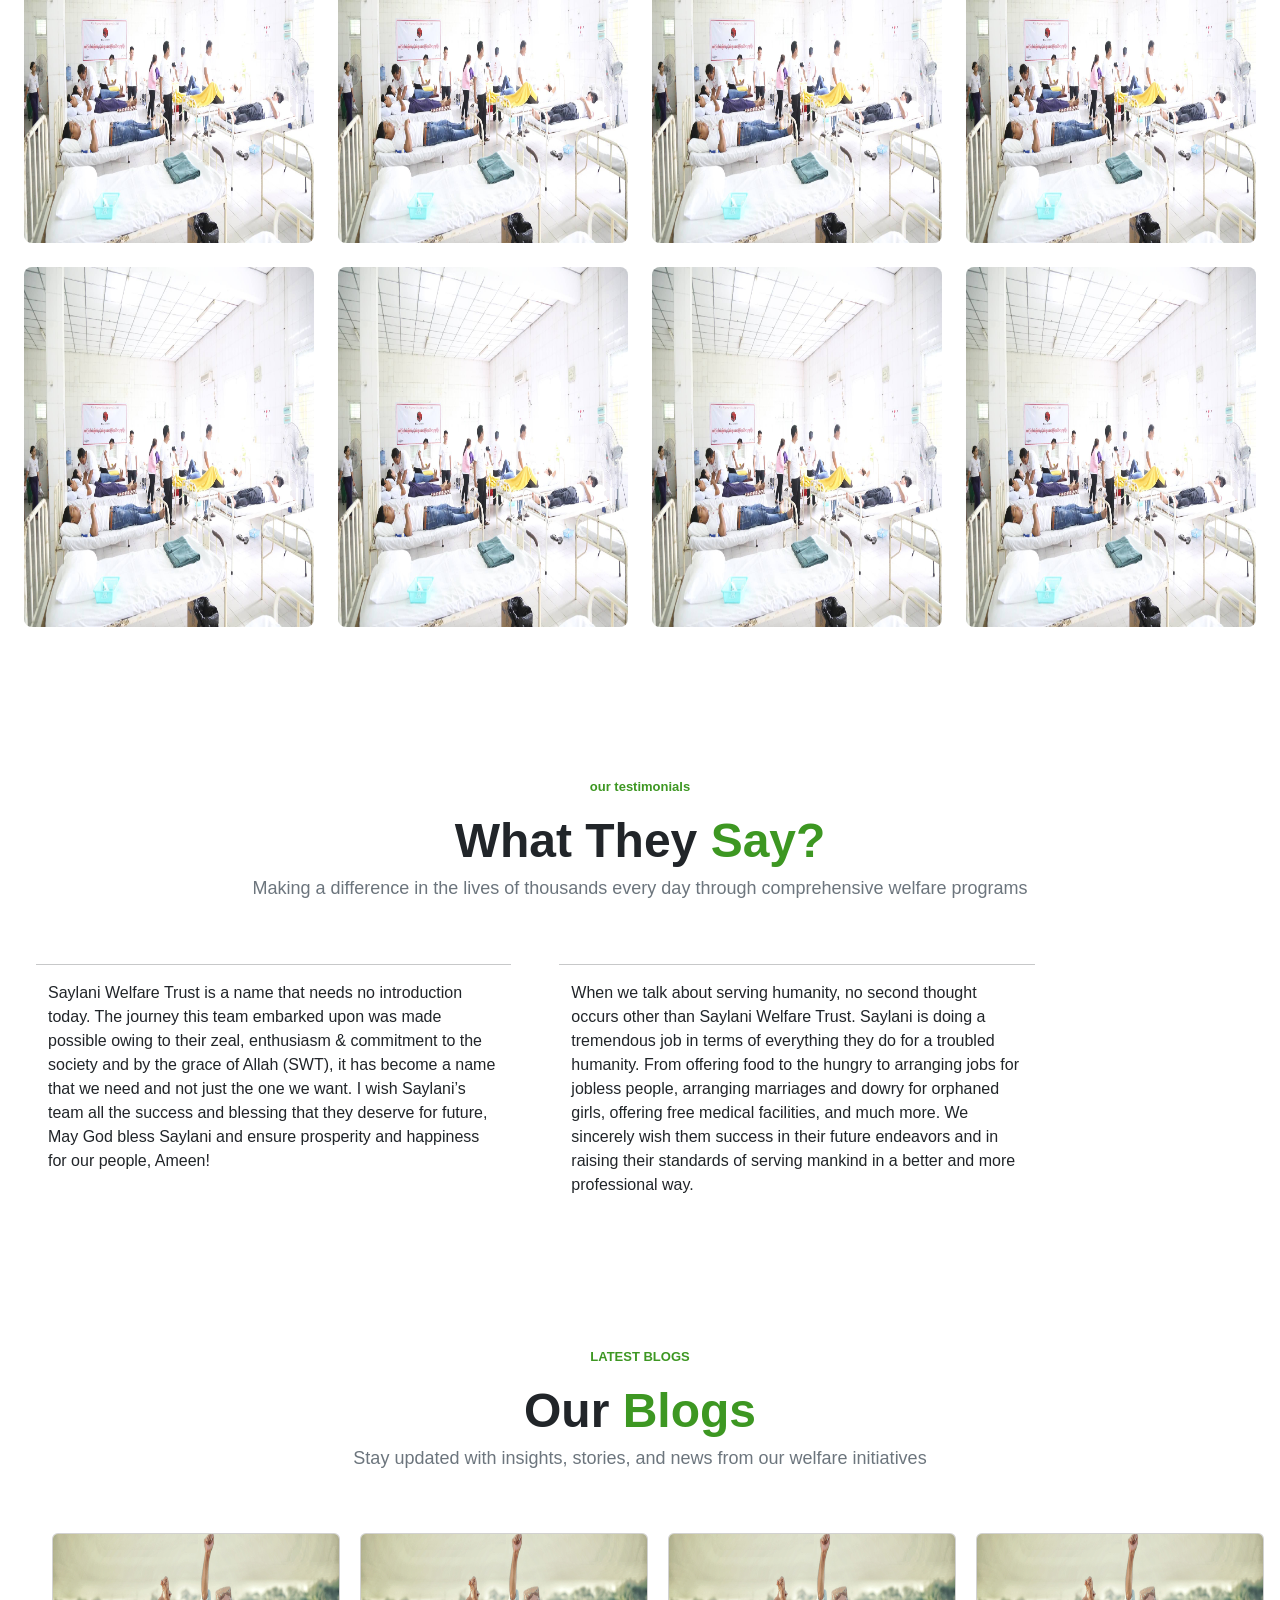
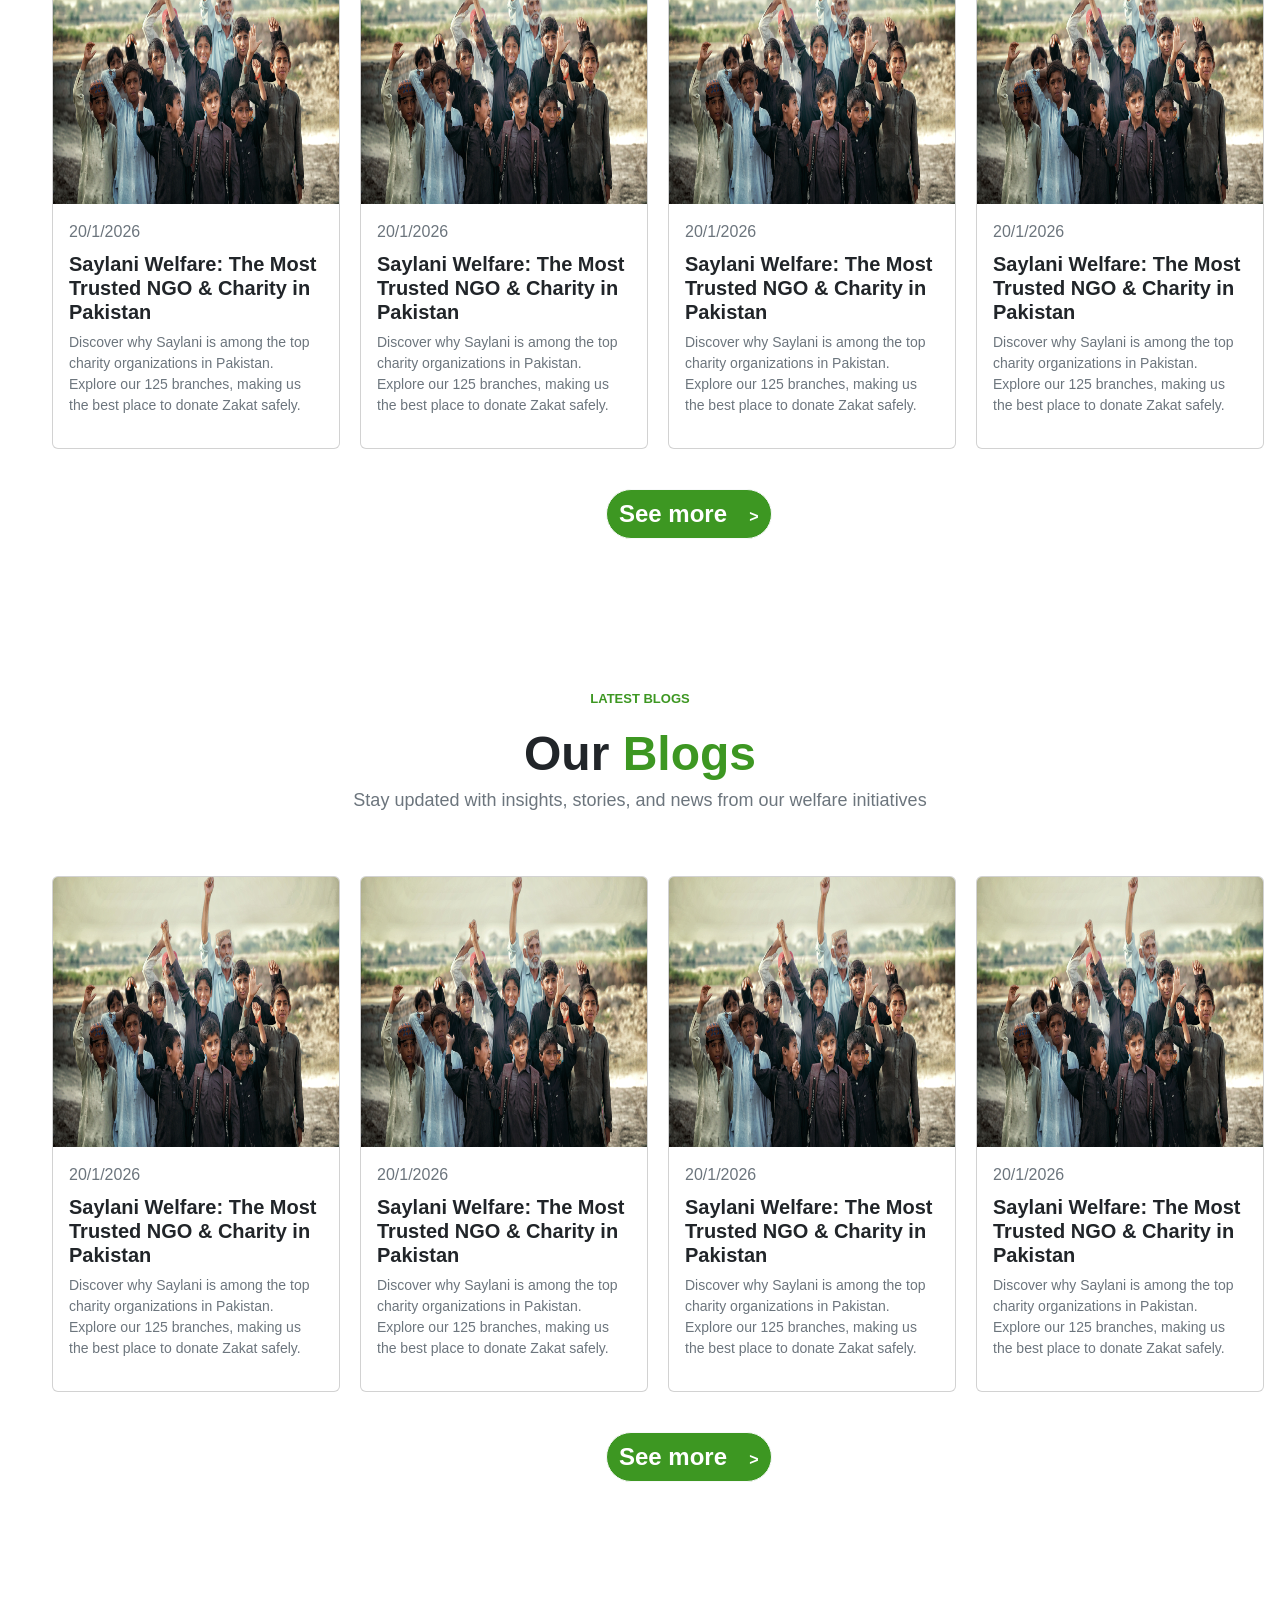
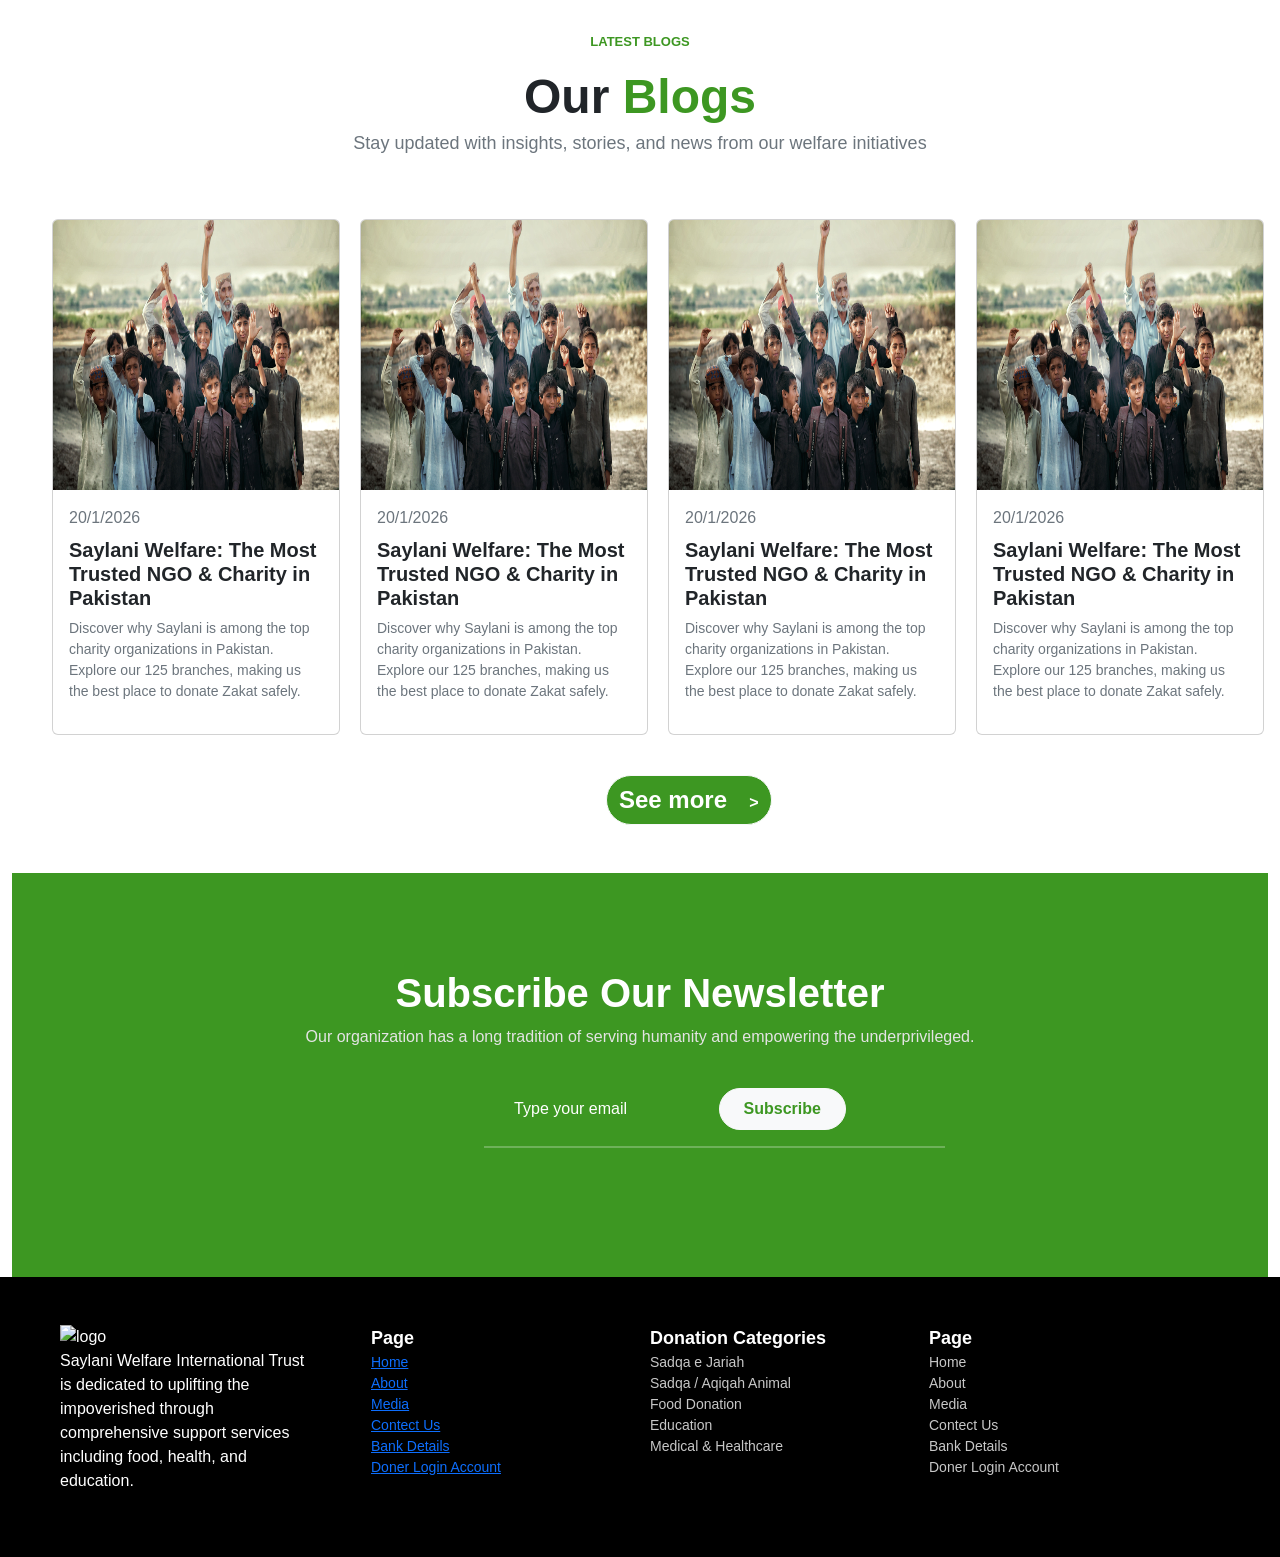
==== commit 80e249b6: "add my task" ====
--- a/index.html
+++ b/index.html
@@ -226,7 +226,9 @@
           <a class="btn-pill btn-blue" href="#"> <svg xmlns="http://www.w3.org/2000/svg" width="16" height="16" fill="currentColor" class="bi bi-person" viewBox="0 0 16 16">
   <path d="M8 8a3 3 0 1 0 0-6 3 3 0 0 0 0 6m2-3a2 2 0 1 1-4 0 2 2 0 0 1 4 0m4 8c0 1-1 1-1 1H3s-1 0-1-1 1-4 6-4 6 3 6 4m-1-.004c-.001-.246-.154-.986-.832-1.664C11.516 10.68 10.289 10 8 10s-3.516.68-4.168 1.332c-.678.678-.83 1.418-.832 1.664z"/>
 </svg>Be a Sponsor</a>
-          <a class="btn-pill btn-green" href="#">Donate Now </a>
+          <a class="btn-pill btn-green" href="#"> Donate Now <svg xmlns="http://www.w3.org/2000/svg" width="16" height="16" fill="currentColor" class="bi bi-heart-fill" viewBox="0 0 16 16">
+  <path fill-rule="evenodd" d="M8 1.314C12.438-3.248 23.534 4.735 8 15-7.534 4.736 3.562-3.248 8 1.314"/>
+</svg></a>
       </div>
       <nav>
         <a href="#">Home</a>
@@ -319,6 +321,9 @@
         </div>
       </div>
     </div>
+
+
+    
   </div>
   <div class="container-fluid" style="margin-top: 100px;">
     <div class="container-fluid d-flex">
@@ -415,6 +420,8 @@
     </div>
     </div>
 
+
+    
     <div class="container-fluid">
       <div class="container text-center" style="margin-top: 150px;">
         <p class="container fw-bold" style="font-size: 13px; color: #3d9722;">our testimonials</p>
